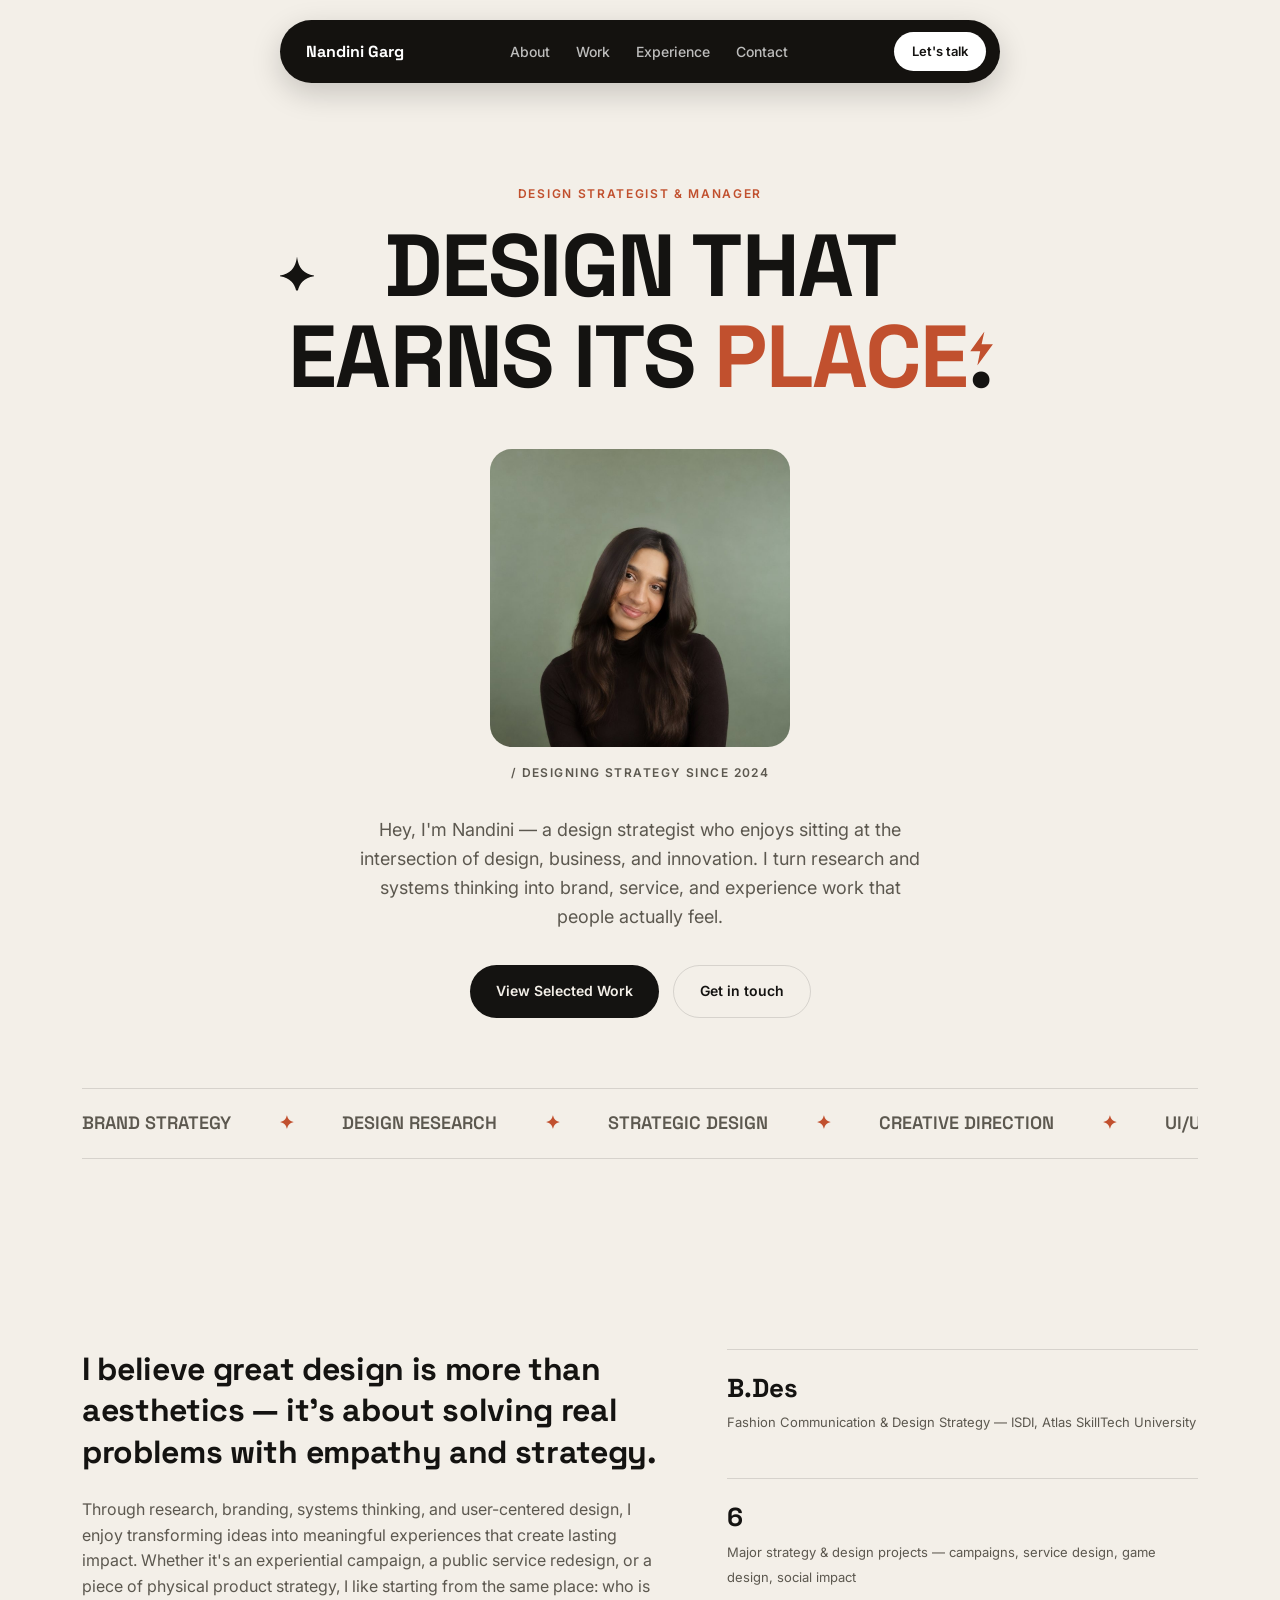
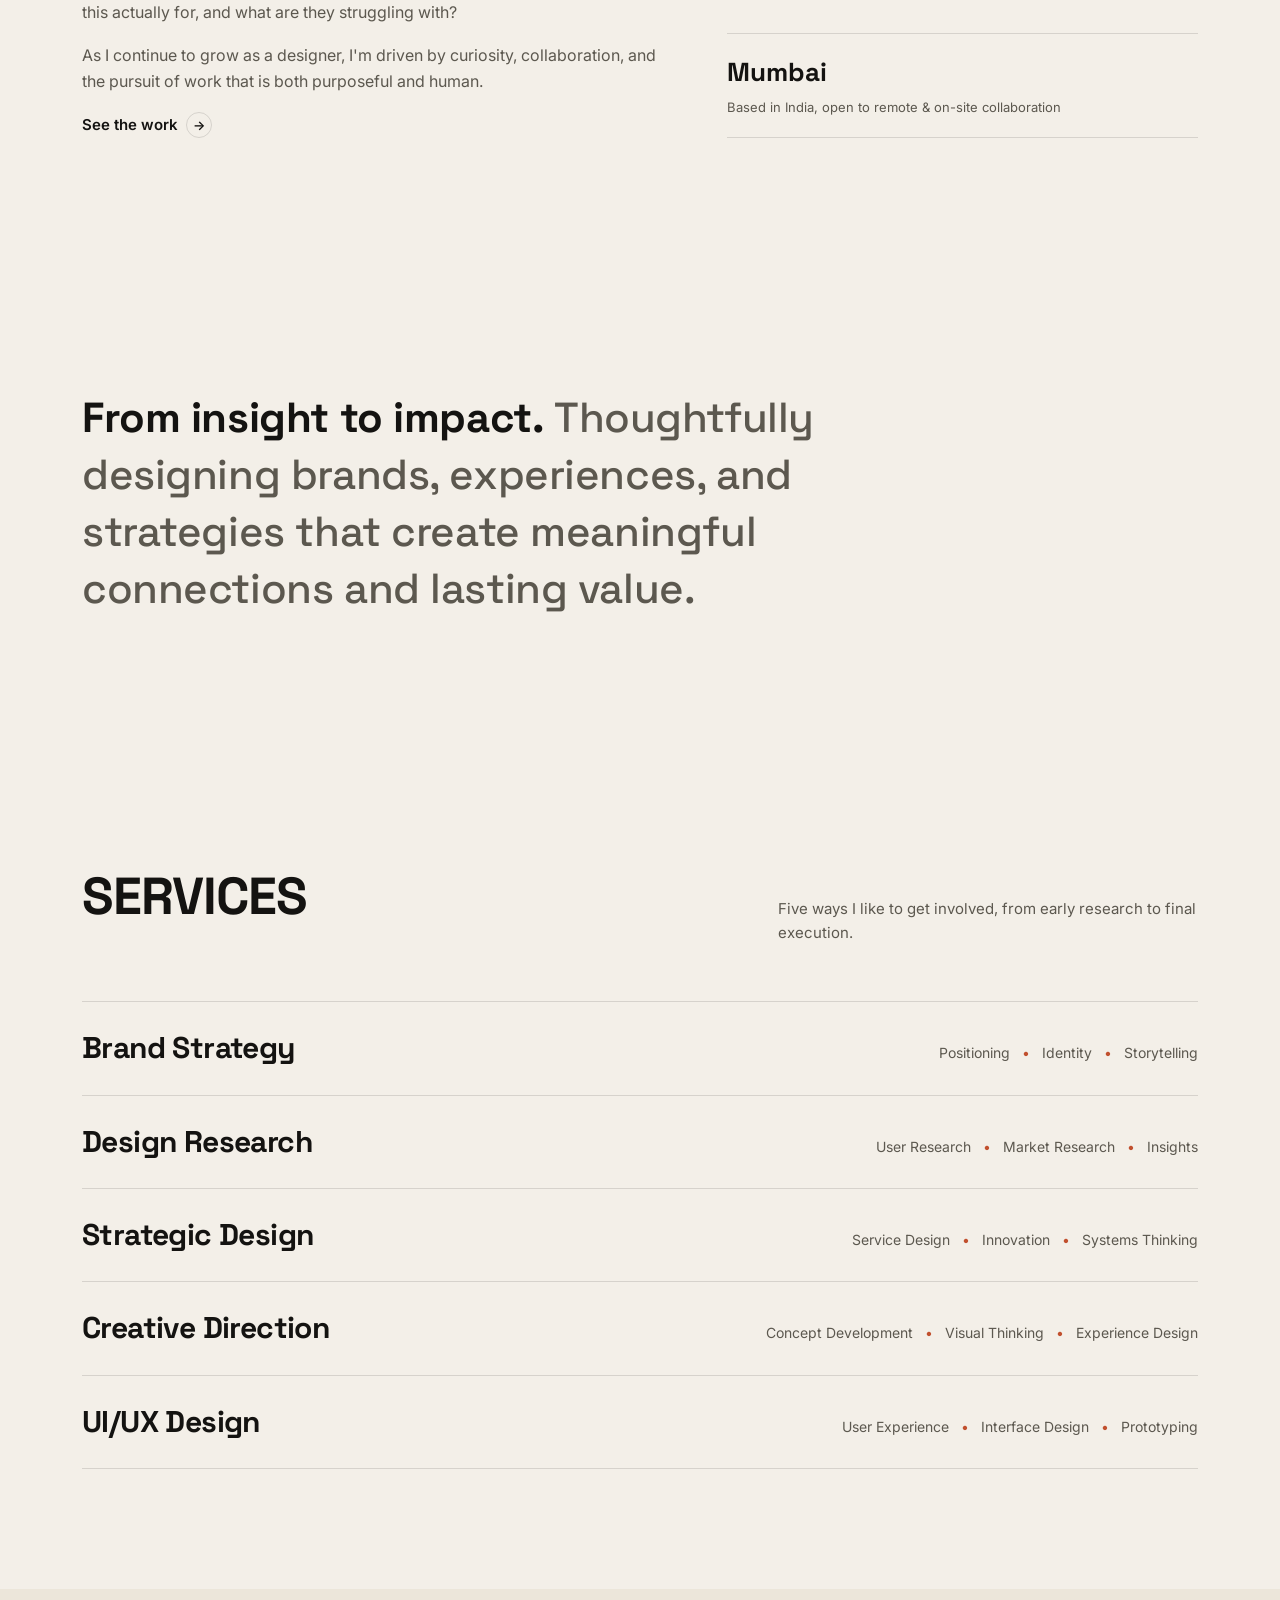
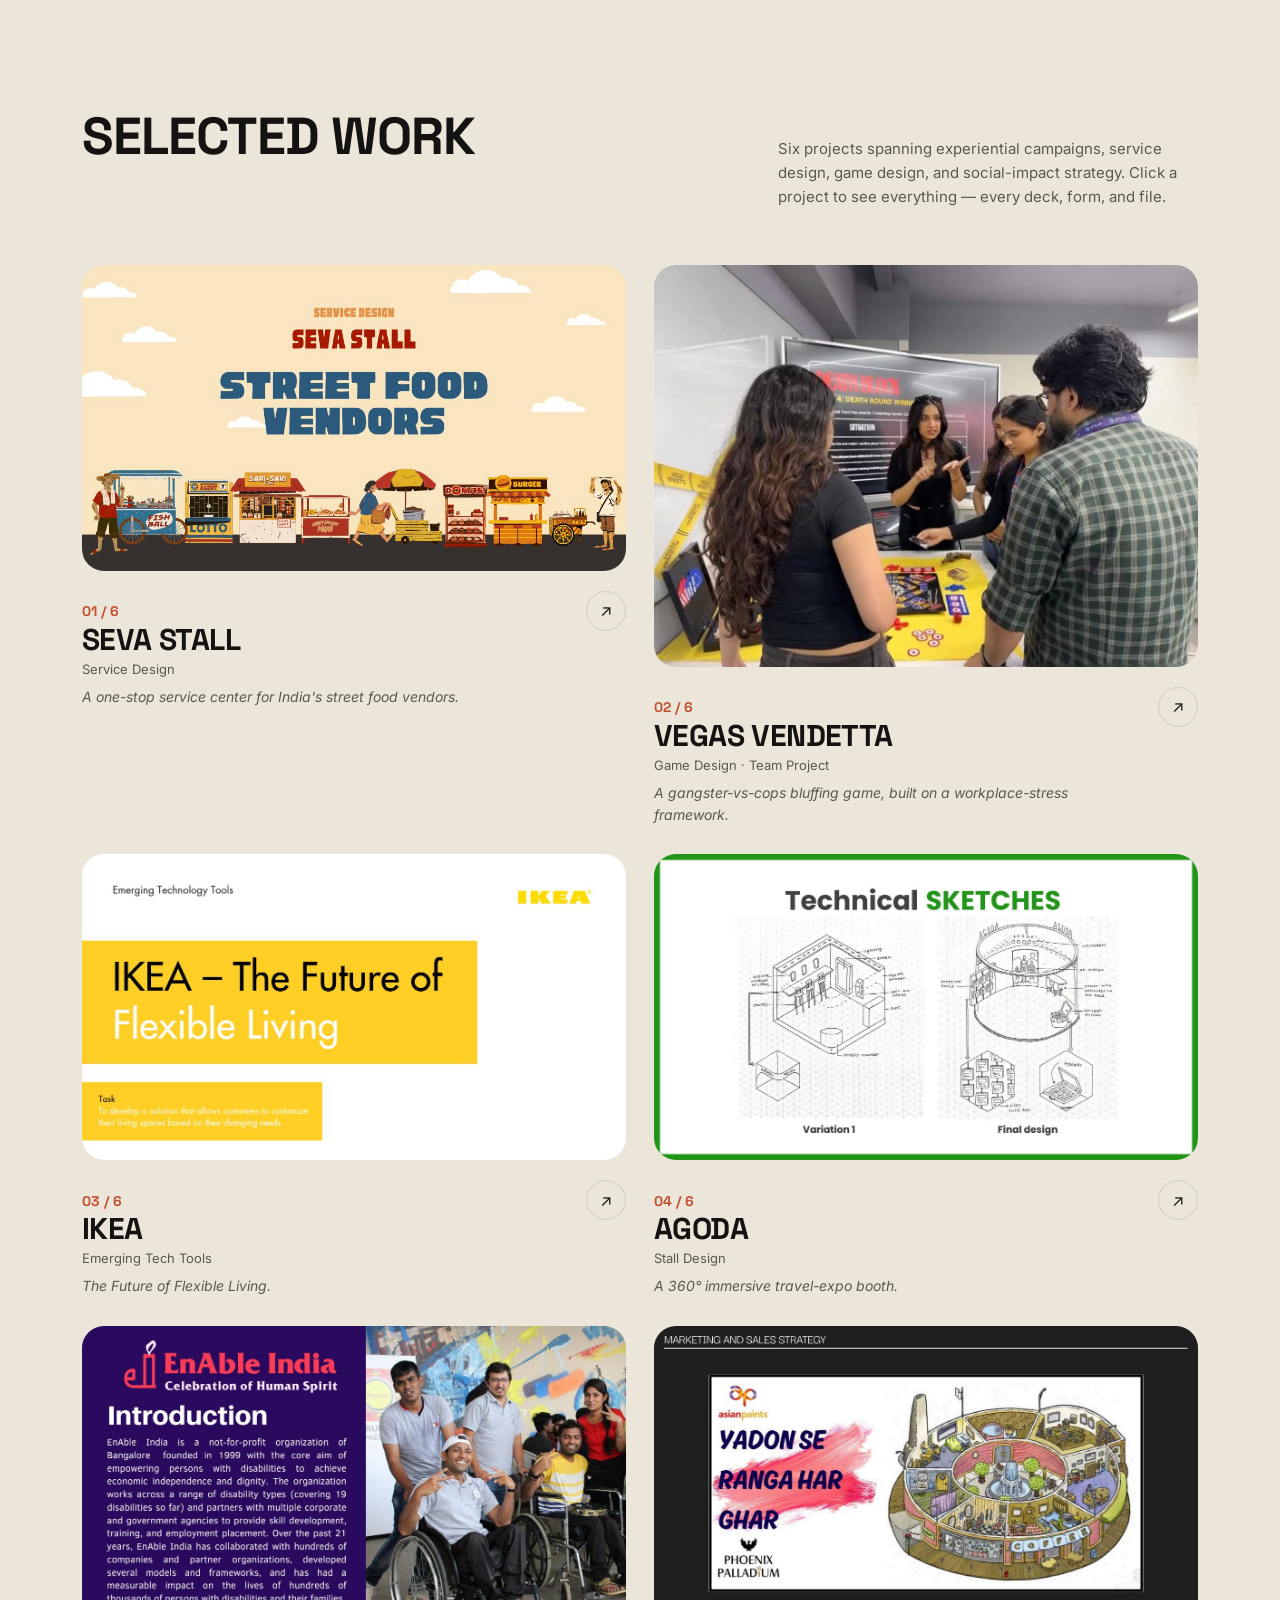
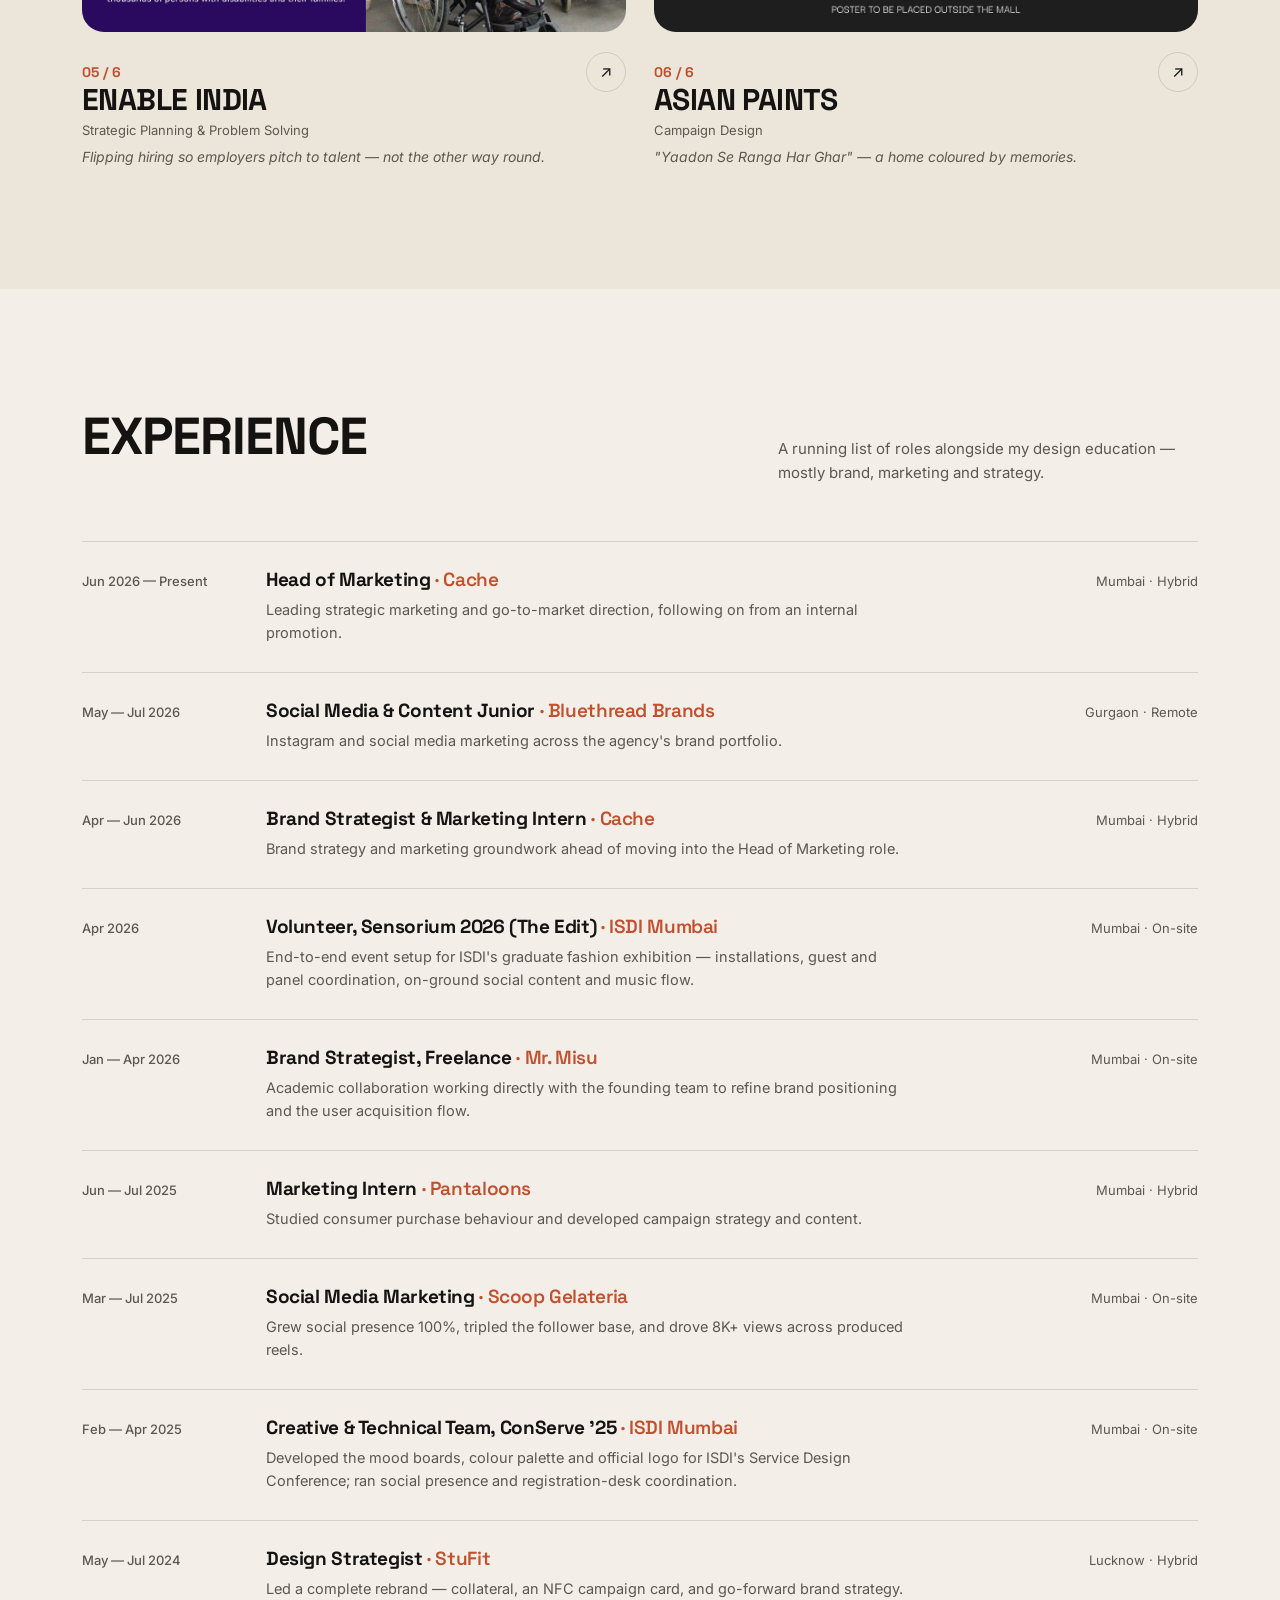
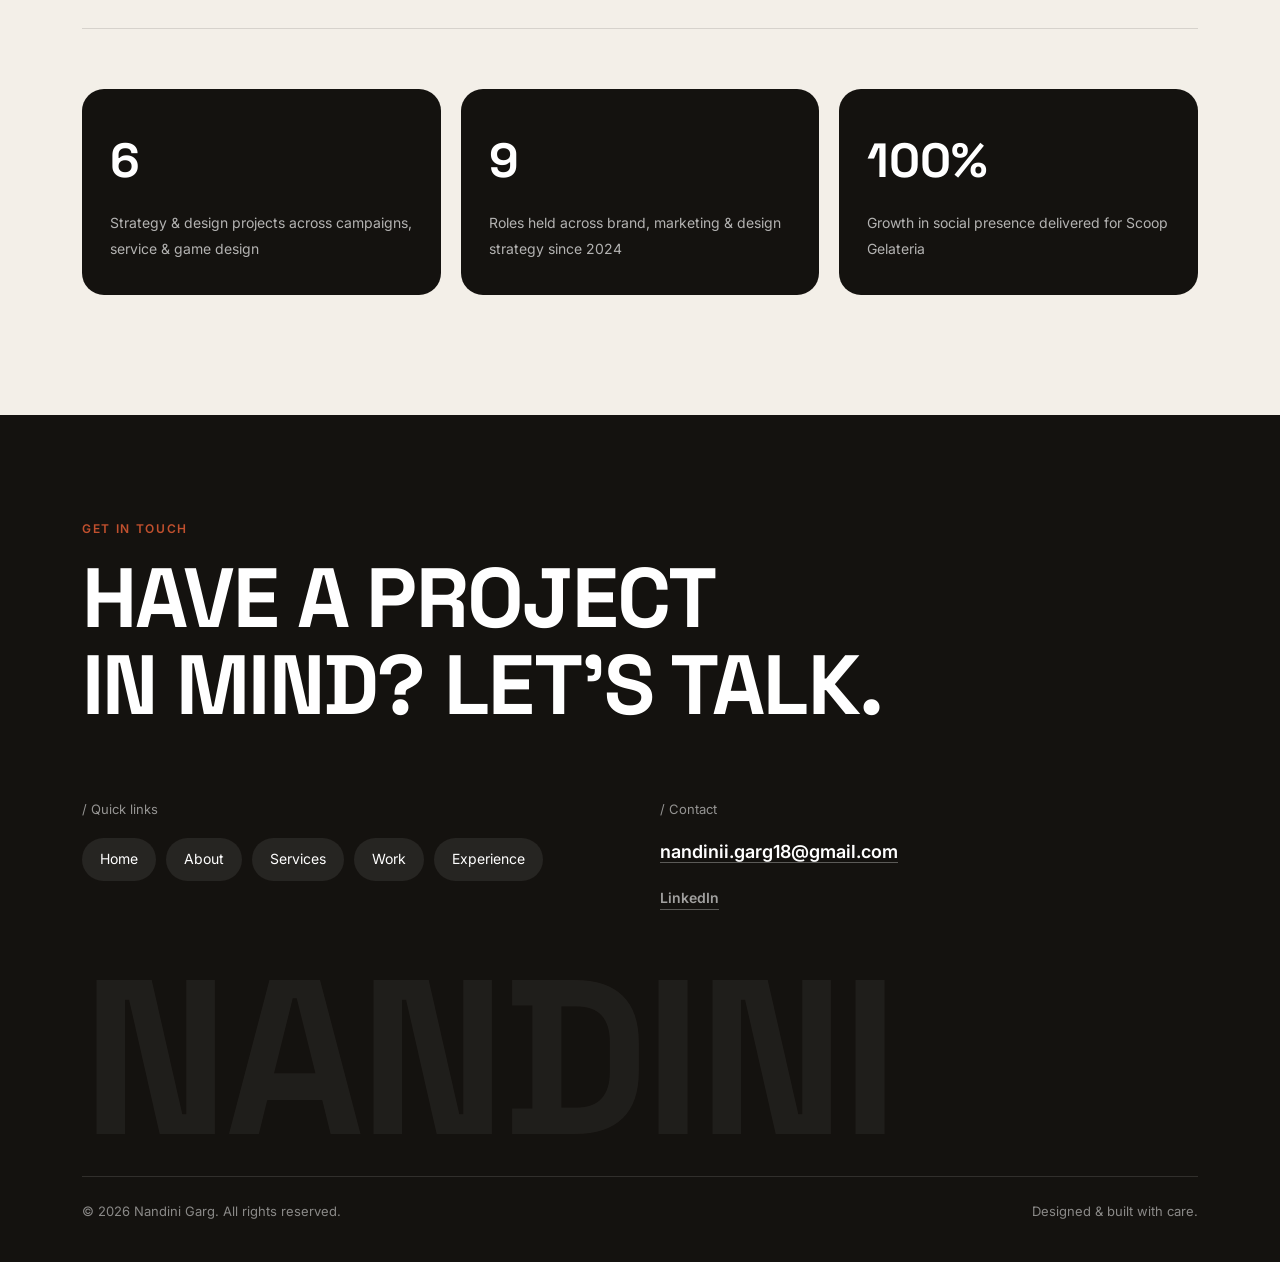
==== index.html @ 6c6f945d "Remove age reference from hero bio Co-Authored-By: Claude Sonnet 5 <noreply@anthropic.com>" ====
<!DOCTYPE html>
<html lang="en">
<head>
<meta charset="UTF-8" />
<meta name="viewport" content="width=device-width, initial-scale=1.0" />
<title>Nandini Garg — Design Strategist &amp; Manager</title>
<meta name="description" content="Portfolio of Nandini Garg — design strategist working across brand strategy, service design, and creative direction." />
<link rel="preconnect" href="https://fonts.googleapis.com">
<link rel="preconnect" href="https://fonts.gstatic.com" crossorigin>
<link href="https://fonts.googleapis.com/css2?family=Space+Grotesk:wght@500;700&family=Inter:wght@400;500;600;700&display=swap" rel="stylesheet">
<link rel="stylesheet" href="css/style.css" />
<link rel="icon" href="data:,">
</head>
<body>

<nav class="nav">
  <div class="nav-inner">
    <a href="#top" class="brand">Nandini Garg</a>
    <ul class="nav-links">
      <li><a href="#about">About</a></li>
      <li><a href="#work">Work</a></li>
      <li><a href="#experience">Experience</a></li>
      <li><a href="#contact">Contact</a></li>
    </ul>
    <a href="#contact" class="nav-cta">Let's talk</a>
    <button class="nav-toggle" aria-label="Toggle menu">&#8226;&#8226;&#8226;</button>
  </div>
</nav>

<main id="top">

  <!-- HERO -->
  <header class="hero">
    <div class="wrap hero-inner">
      <span class="eyebrow reveal in">Design Strategist &amp; Manager</span>
      <div class="hero-headline">
        <svg class="doodle doodle-star" viewBox="0 0 24 24" fill="currentColor"><path d="M12 0c.6 4.6 1.9 7.5 4 9.6 2.1 2.1 5 3.4 9.6 4-4.6.6-7.5 1.9-9.6 4-2.1 2.1-3.4 5-4 9.6-.6-4.6-1.9-7.5-4-9.6-2.1-2.1-5-3.4-9.6-4 4.6-.6 7.5-1.9 9.6-4 2.1-2.1 3.4-5 4-9.6z"/></svg>
        <h1 class="reveal in">Design that<br>earns its <span class="accent">place</span>.</h1>
        <svg class="doodle doodle-bolt" viewBox="0 0 24 24" fill="currentColor"><path d="M13 0 3 14h7l-2 10 11-15h-8l2-9z"/></svg>
      </div>

      <div class="hero-photo-wrap reveal in">
        <div class="hero-photo">
          <img src="images/headshot.jpg" alt="Portrait of Nandini Garg" />
        </div>
        <span class="hero-caption">/ Designing strategy since 2024</span>
      </div>

      <p class="hero-sub reveal in">Hey, I'm Nandini — a design strategist who enjoys sitting at the intersection of design, business, and innovation. I turn research and systems thinking into brand, service, and experience work that people actually feel.</p>

      <div class="hero-actions reveal in">
        <a href="#work" class="btn btn-solid">View Selected Work</a>
        <a href="#contact" class="btn btn-outline">Get in touch</a>
      </div>

      <div class="marquee">
        <div class="marquee-track">
          <span>Brand Strategy <i>&#10022;</i> Design Research <i>&#10022;</i> Strategic Design <i>&#10022;</i> Creative Direction <i>&#10022;</i> UI/UX Design <i>&#10022;</i></span>
          <span>Brand Strategy <i>&#10022;</i> Design Research <i>&#10022;</i> Strategic Design <i>&#10022;</i> Creative Direction <i>&#10022;</i> UI/UX Design <i>&#10022;</i></span>
        </div>
      </div>
    </div>
  </header>

  <!-- ABOUT -->
  <section id="about">
    <div class="wrap">
      <div class="about-grid">
        <div class="about-copy reveal">
          <p class="lede">I believe great design is more than aesthetics — it's about solving real problems with empathy and strategy.</p>
          <p class="body-p">Through research, branding, systems thinking, and user-centered design, I enjoy transforming ideas into meaningful experiences that create lasting impact. Whether it's an experiential campaign, a public service redesign, or a piece of physical product strategy, I like starting from the same place: who is this actually for, and what are they struggling with?</p>
          <p class="body-p">As I continue to grow as a designer, I'm driven by curiosity, collaboration, and the pursuit of work that is both purposeful and human.</p>
          <a href="#work" class="link-arrow">See the work <span>&#8594;</span></a>
        </div>
        <div class="about-side reveal">
          <div class="fact">
            <b>B.Des</b>
            <span>Fashion Communication &amp; Design Strategy — ISDI, Atlas SkillTech University</span>
          </div>
          <div class="fact">
            <b>6</b>
            <span>Major strategy &amp; design projects — campaigns, service design, game design, social impact</span>
          </div>
          <div class="fact">
            <b>Mumbai</b>
            <span>Based in India, open to remote &amp; on-site collaboration</span>
          </div>
        </div>
      </div>
    </div>
  </section>

  <!-- MISSION BAND -->
  <section class="mission">
    <div class="wrap">
      <p class="reveal"><strong>From insight to impact.</strong> <span class="dim">Thoughtfully designing brands, experiences, and strategies that create meaningful connections and lasting value.</span></p>
    </div>
  </section>

  <!-- SERVICES -->
  <section id="services-section">
    <div class="wrap">
      <div class="section-head reveal">
        <h2>Services</h2>
        <p>Five ways I like to get involved, from early research to final execution.</p>
      </div>
      <div class="services-list reveal">
        <div class="service-row">
          <h4>Brand Strategy</h4>
          <div class="tags">Positioning <i>&#8226;</i> Identity <i>&#8226;</i> Storytelling</div>
        </div>
        <div class="service-row">
          <h4>Design Research</h4>
          <div class="tags">User Research <i>&#8226;</i> Market Research <i>&#8226;</i> Insights</div>
        </div>
        <div class="service-row">
          <h4>Strategic Design</h4>
          <div class="tags">Service Design <i>&#8226;</i> Innovation <i>&#8226;</i> Systems Thinking</div>
        </div>
        <div class="service-row">
          <h4>Creative Direction</h4>
          <div class="tags">Concept Development <i>&#8226;</i> Visual Thinking <i>&#8226;</i> Experience Design</div>
        </div>
        <div class="service-row">
          <h4>UI/UX Design</h4>
          <div class="tags">User Experience <i>&#8226;</i> Interface Design <i>&#8226;</i> Prototyping</div>
        </div>
      </div>
    </div>
  </section>

  <!-- WORK -->
  <section id="work" class="work">
    <div class="wrap">
      <div class="section-head reveal">
        <h2>Selected Work</h2>
        <p>Six projects spanning experiential campaigns, service design, game design, and social-impact strategy. Click a project to see everything — every deck, form, and file.</p>
      </div>

      <div class="tile-grid" id="tile-grid"></div>
    </div>
  </section>

  <!-- EXPERIENCE -->
  <section id="experience">
    <div class="wrap">
      <div class="section-head reveal">
        <h2>Experience</h2>
        <p>A running list of roles alongside my design education — mostly brand, marketing and strategy.</p>
      </div>
      <div class="timeline reveal">

        <div class="trow">
          <div class="dates">Jun 2026 — Present</div>
          <div class="role">
            <h4>Head of Marketing <span class="company">· Cache</span></h4>
            <p>Leading strategic marketing and go-to-market direction, following on from an internal promotion.</p>
          </div>
          <div class="loc">Mumbai · Hybrid</div>
        </div>

        <div class="trow">
          <div class="dates">May — Jul 2026</div>
          <div class="role">
            <h4>Social Media &amp; Content Junior <span class="company">· Bluethread Brands</span></h4>
            <p>Instagram and social media marketing across the agency's brand portfolio.</p>
          </div>
          <div class="loc">Gurgaon · Remote</div>
        </div>

        <div class="trow">
          <div class="dates">Apr — Jun 2026</div>
          <div class="role">
            <h4>Brand Strategist &amp; Marketing Intern <span class="company">· Cache</span></h4>
            <p>Brand strategy and marketing groundwork ahead of moving into the Head of Marketing role.</p>
          </div>
          <div class="loc">Mumbai · Hybrid</div>
        </div>

        <div class="trow">
          <div class="dates">Apr 2026</div>
          <div class="role">
            <h4>Volunteer, Sensorium 2026 (The Edit) <span class="company">· ISDI Mumbai</span></h4>
            <p>End-to-end event setup for ISDI's graduate fashion exhibition — installations, guest and panel coordination, on-ground social content and music flow.</p>
          </div>
          <div class="loc">Mumbai · On-site</div>
        </div>

        <div class="trow">
          <div class="dates">Jan — Apr 2026</div>
          <div class="role">
            <h4>Brand Strategist, Freelance <span class="company">· Mr. Misu</span></h4>
            <p>Academic collaboration working directly with the founding team to refine brand positioning and the user acquisition flow.</p>
          </div>
          <div class="loc">Mumbai · On-site</div>
        </div>

        <div class="trow">
          <div class="dates">Jun — Jul 2025</div>
          <div class="role">
            <h4>Marketing Intern <span class="company">· Pantaloons</span></h4>
            <p>Studied consumer purchase behaviour and developed campaign strategy and content.</p>
          </div>
          <div class="loc">Mumbai · Hybrid</div>
        </div>

        <div class="trow">
          <div class="dates">Mar — Jul 2025</div>
          <div class="role">
            <h4>Social Media Marketing <span class="company">· Scoop Gelateria</span></h4>
            <p>Grew social presence 100%, tripled the follower base, and drove 8K+ views across produced reels.</p>
          </div>
          <div class="loc">Mumbai · On-site</div>
        </div>

        <div class="trow">
          <div class="dates">Feb — Apr 2025</div>
          <div class="role">
            <h4>Creative &amp; Technical Team, ConServe '25 <span class="company">· ISDI Mumbai</span></h4>
            <p>Developed the mood boards, colour palette and official logo for ISDI's Service Design Conference; ran social presence and registration-desk coordination.</p>
          </div>
          <div class="loc">Mumbai · On-site</div>
        </div>

        <div class="trow">
          <div class="dates">May — Jul 2024</div>
          <div class="role">
            <h4>Design Strategist <span class="company">· StuFit</span></h4>
            <p>Led a complete rebrand — collateral, an NFC campaign card, and go-forward brand strategy.</p>
          </div>
          <div class="loc">Lucknow · Hybrid</div>
        </div>

      </div>

      <div class="stats reveal" style="margin-top:60px;">
        <div class="stat-card"><b>6</b><span>Strategy &amp; design projects across campaigns, service &amp; game design</span></div>
        <div class="stat-card"><b>9</b><span>Roles held across brand, marketing &amp; design strategy since 2024</span></div>
        <div class="stat-card"><b>100%</b><span>Growth in social presence delivered for Scoop Gelateria</span></div>
      </div>
    </div>
  </section>

</main>

<!-- FOOTER / CONTACT -->
<footer id="contact" class="footer-band">
  <div class="wrap">
    <span class="eyebrow reveal">Get in touch</span>
    <h2 class="reveal">Have a project<br>in mind? Let's talk.</h2>

    <div class="footer-grid">
      <div class="footer-col reveal">
        <span class="label">/ Quick links</span>
        <div class="quick-links">
          <a href="#top">Home</a>
          <a href="#about">About</a>
          <a href="#services-section">Services</a>
          <a href="#work">Work</a>
          <a href="#experience">Experience</a>
        </div>
      </div>
      <div class="footer-col footer-contact reveal">
        <span class="label">/ Contact</span>
        <a href="mailto:nandinii.garg18@gmail.com">nandinii.garg18@gmail.com</a>
        <div class="footer-social">
          <a href="https://linkedin.com/in/nandini-garg-9a07162a7" target="_blank" rel="noopener">LinkedIn</a>
        </div>
      </div>
    </div>

    <div class="footer-wordmark" aria-hidden="true">NANDINI</div>

    <div class="copyline">
      <span>&copy; <span id="year"></span> Nandini Garg. All rights reserved.</span>
      <span>Designed &amp; built with care.</span>
    </div>
  </div>
</footer>

<div class="lightbox">
  <button class="lightbox-close" aria-label="Close">&times;</button>
  <img src="" alt="" />
</div>

<script src="js/projects-data.js"></script>
<script src="js/home.js"></script>
<script src="js/main.js"></script>
</body>
</html>
---- css/style.css ----
/* ============================================
   Nandini Garg — Portfolio
   ============================================ */

:root {
  --paper: #f3efe8;
  --paper-dim: #ece6da;
  --ink: #141311;
  --ink-soft: #5c584f;
  --rust: #c1502e;
  --rust-dark: #9c3d22;
  --sage: #7c8a6e;
  --line: rgba(20, 19, 17, 0.13);
  --card: #ffffff;
  --pill: #14120f;

  --font-display: "Space Grotesk", "Inter", -apple-system, sans-serif;
  --font-body: "Inter", -apple-system, BlinkMacSystemFont, "Segoe UI", sans-serif;

  --maxw: 1180px;
  --radius: 22px;
}

* { box-sizing: border-box; }
html { scroll-behavior: smooth; }

body {
  margin: 0;
  background: var(--paper);
  color: var(--ink);
  font-family: var(--font-body);
  font-size: 16px;
  line-height: 1.6;
  -webkit-font-smoothing: antialiased;
}

img { max-width: 100%; display: block; }
a { color: inherit; }

.wrap {
  max-width: var(--maxw);
  margin: 0 auto;
  padding: 0 32px;
}

h1, h2, h3, h4 {
  font-family: var(--font-display);
  font-weight: 700;
  line-height: 1.04;
  margin: 0;
  letter-spacing: -0.02em;
}

.eyebrow {
  font-family: var(--font-body);
  text-transform: uppercase;
  letter-spacing: 0.14em;
  font-size: 12px;
  font-weight: 600;
  color: var(--rust);
}

.section-head {
  display: flex;
  align-items: baseline;
  justify-content: space-between;
  gap: 24px;
  margin-bottom: 56px;
  flex-wrap: wrap;
}

.section-head h2 {
  font-size: clamp(34px, 4.4vw, 52px);
  text-transform: uppercase;
}

.section-head p {
  max-width: 420px;
  color: var(--ink-soft);
  margin: 0;
  font-size: 15px;
}

section { padding: 120px 0; }

/* ---------- Floating pill nav ---------- */
.nav {
  position: fixed;
  top: 20px; left: 20px; right: 20px;
  z-index: 100;
  display: flex;
  justify-content: center;
}

.nav-inner {
  width: 100%;
  max-width: 720px;
  margin: 0 auto;
  padding: 12px 14px 12px 26px;
  display: flex;
  align-items: center;
  justify-content: space-between;
  background: var(--pill);
  border-radius: 100px;
  box-shadow: 0 10px 30px rgba(0,0,0,0.18);
}

.brand {
  font-family: var(--font-display);
  font-size: 16px;
  font-weight: 700;
  text-decoration: none;
  color: #fff;
  white-space: nowrap;
}

.nav-links {
  display: flex;
  gap: 26px;
  list-style: none;
  margin: 0;
  padding: 0;
}

.nav-links a {
  text-decoration: none;
  font-size: 14px;
  font-weight: 500;
  color: rgba(255,255,255,0.72);
  transition: color 0.2s ease;
}
.nav-links a:hover { color: #fff; }

.nav-cta {
  background: #fff;
  color: var(--ink);
  padding: 9px 18px;
  border-radius: 100px;
  font-size: 13px;
  font-weight: 600;
  text-decoration: none;
  white-space: nowrap;
  transition: background 0.2s ease;
}
.nav-cta:hover { background: var(--rust); color: #fff; }

.nav-toggle {
  display: none;
  width: 34px; height: 34px;
  align-items: center;
  justify-content: center;
  border-radius: 50%;
  background: rgba(255,255,255,0.1);
  border: none;
  cursor: pointer;
  color: #fff;
  font-size: 20px;
  letter-spacing: 1px;
}

/* ---------- Hero ---------- */
.hero {
  padding: 180px 0 70px;
  overflow: hidden;
  position: relative;
}

.hero-inner { text-align: center; }

.hero-headline {
  position: relative;
  margin-top: 14px;
}

.hero h1 {
  font-size: clamp(40px, 7vw, 88px);
  text-transform: uppercase;
}

.hero h1 .accent { color: var(--rust); }

.doodle {
  position: absolute;
  width: 34px; height: 34px;
  color: var(--ink);
  top: 50%;
}
.doodle-star { left: calc(50% - min(46vw, 360px)); transform: translateY(-160%); }
.doodle-bolt { right: calc(50% - min(46vw, 360px)); transform: translateY(60%); color: var(--rust); }

.hero-photo-wrap {
  margin: 46px auto 14px;
  display: flex;
  flex-direction: column;
  align-items: center;
}

.hero-photo {
  width: min(300px, 62vw);
  border-radius: var(--radius);
  overflow: hidden;
  background: var(--sage);
  line-height: 0;
}
.hero-photo img { width: 100%; height: auto; }

.hero-caption {
  margin-top: 16px;
  font-size: 12px;
  font-weight: 600;
  text-transform: uppercase;
  letter-spacing: 0.12em;
  color: var(--ink-soft);
}

.hero-sub {
  margin: 34px auto 0;
  font-size: 18px;
  color: var(--ink-soft);
  max-width: 560px;
}

.hero-actions {
  margin-top: 34px;
  display: flex;
  gap: 14px;
  flex-wrap: wrap;
  justify-content: center;
}

.btn {
  display: inline-flex;
  align-items: center;
  gap: 8px;
  padding: 14px 26px;
  border-radius: 100px;
  text-decoration: none;
  font-weight: 600;
  font-size: 14px;
  transition: transform 0.2s ease, background 0.2s ease, color 0.2s ease;
}

.btn-solid { background: var(--ink); color: var(--paper); }
.btn-solid:hover { background: var(--rust); transform: translateY(-2px); }

.btn-outline { border: 1px solid var(--line); color: var(--ink); }
.btn-outline:hover { border-color: var(--ink); transform: translateY(-2px); }

.link-arrow {
  display: inline-flex;
  align-items: center;
  gap: 8px;
  text-decoration: none;
  font-weight: 600;
  font-size: 15px;
  color: var(--ink);
}
.link-arrow span {
  width: 26px; height: 26px;
  border-radius: 50%;
  border: 1px solid var(--line);
  display: inline-flex;
  align-items: center;
  justify-content: center;
  font-size: 13px;
  transition: background 0.2s ease, color 0.2s ease;
}
.link-arrow:hover span { background: var(--ink); color: var(--paper); }

.marquee {
  margin-top: 70px;
  border-top: 1px solid var(--line);
  border-bottom: 1px solid var(--line);
  padding: 20px 0;
  overflow: hidden;
  white-space: nowrap;
}
.marquee-track { display: inline-flex; gap: 48px; animation: scroll-left 28s linear infinite; }
.marquee span {
  font-family: var(--font-display);
  font-size: 18px;
  font-weight: 600;
  text-transform: uppercase;
  color: var(--ink-soft);
  display: inline-flex; align-items: center; gap: 48px;
}
.marquee span i { color: var(--rust); font-style: normal; }

@keyframes scroll-left {
  from { transform: translateX(0); }
  to { transform: translateX(-50%); }
}

/* ---------- About ---------- */
.about-grid {
  display: grid;
  grid-template-columns: 1.1fr 0.9fr;
  gap: 70px;
}

.about-copy .lede {
  font-family: var(--font-display);
  font-size: clamp(24px, 2.6vw, 32px);
  font-weight: 700;
  line-height: 1.3;
  margin: 0 0 24px;
  letter-spacing: -0.01em;
}
.about-copy p.body-p {
  font-size: 16px;
  color: var(--ink-soft);
  margin: 0 0 18px;
}

.about-side { display: flex; flex-direction: column; justify-content: space-between; }
.about-side .fact {
  border-top: 1px solid var(--line);
  padding: 18px 0;
}
.about-side .fact:last-child { border-bottom: 1px solid var(--line); }
.about-side .fact b {
  display: block;
  font-family: var(--font-display);
  font-size: 26px;
}
.about-side .fact span {
  font-size: 13px;
  color: var(--ink-soft);
}

/* ---------- Mission band ---------- */
.mission {
  padding: 90px 0;
}
.mission p {
  font-family: var(--font-display);
  font-size: clamp(24px, 4vw, 42px);
  font-weight: 700;
  line-height: 1.35;
  max-width: 920px;
  letter-spacing: -0.01em;
}
.mission p .dim { color: var(--ink-soft); font-weight: 500; }

/* ---------- Services (stacked, template-style) ---------- */
.services-list { margin-top: 10px; }
.service-row {
  padding: 30px 0;
  border-top: 1px solid var(--line);
  display: flex;
  align-items: baseline;
  justify-content: space-between;
  gap: 20px;
  flex-wrap: wrap;
}
.services-list .service-row:last-child { border-bottom: 1px solid var(--line); }
.service-row h4 {
  font-size: clamp(22px, 3vw, 30px);
  font-weight: 700;
}
.service-row .tags {
  color: var(--ink-soft);
  font-size: 14px;
}
.service-row .tags i { color: var(--rust); font-style: normal; margin: 0 8px; }

/* ---------- Work (tile grid) ---------- */
.work { background: var(--paper-dim); }

.tile-grid {
  display: grid;
  grid-template-columns: 1fr 1fr;
  gap: 28px;
}

.tile {
  text-decoration: none;
  color: var(--ink);
  display: block;
  grid-column: span 1;
}
.tile.tile-wide { grid-column: span 2; }

.tile-media {
  border-radius: var(--radius);
  overflow: hidden;
  position: relative;
  transition: transform 0.35s ease, box-shadow 0.35s ease;
}
.tile:hover .tile-media { transform: translateY(-4px); box-shadow: 0 20px 40px rgba(0,0,0,0.15); }
.tile-media img {
  width: 100%;
  height: auto;
  display: block;
}

.tile-info {
  display: flex;
  justify-content: space-between;
  align-items: baseline;
  gap: 16px;
  margin-top: 20px;
  flex-wrap: wrap;
}
.tile-info h3 {
  font-size: clamp(22px, 2.6vw, 30px);
  text-transform: uppercase;
}
.tile-num {
  font-family: var(--font-display);
  font-weight: 700;
  color: var(--rust);
  font-size: 14px;
}
.tile-cat {
  font-size: 13px;
  color: var(--ink-soft);
  margin-top: 4px;
}
.tile-tagline {
  font-size: 14px;
  color: var(--ink-soft);
  font-style: italic;
  margin-top: 6px;
  max-width: 480px;
}
.tile-arrow {
  width: 40px; height: 40px;
  border-radius: 50%;
  border: 1px solid var(--line);
  display: inline-flex;
  align-items: center;
  justify-content: center;
  font-size: 16px;
  flex-shrink: 0;
  transition: background 0.2s ease, color 0.2s ease, transform 0.2s ease;
}
.tile:hover .tile-arrow { background: var(--ink); color: var(--paper); transform: rotate(45deg); }

/* ---------- Project detail page ---------- */
.project-hero { padding: 150px 0 60px; }
.back-link {
  display: inline-flex;
  align-items: center;
  gap: 8px;
  text-decoration: none;
  color: var(--ink-soft);
  font-size: 14px;
  font-weight: 500;
  margin-bottom: 40px;
}
.back-link:hover { color: var(--ink); }

.project-hero h1 {
  font-size: clamp(36px, 6vw, 68px);
  text-transform: uppercase;
  margin-top: 10px;
}
.project-tagline {
  font-family: var(--font-display);
  font-size: clamp(18px, 2.2vw, 24px);
  font-style: italic;
  color: var(--ink-soft);
  margin: 20px 0 30px;
  max-width: 760px;
}
.project-desc {
  font-size: 16px;
  color: var(--ink-soft);
  max-width: 760px;
  margin: 0 0 28px;
}
.project-desc strong { color: var(--ink); }
.project-meta-row {
  display: flex;
  align-items: center;
  gap: 24px;
  flex-wrap: wrap;
}
.project-role {
  font-size: 14px;
  color: var(--ink);
}
.project-role strong {
  display: block;
  font-size: 11px;
  text-transform: uppercase;
  letter-spacing: 0.1em;
  color: var(--rust);
  margin-bottom: 6px;
}
.project-tags { display: flex; gap: 8px; flex-wrap: wrap; }
.tag {
  font-size: 11px;
  font-weight: 600;
  letter-spacing: 0.03em;
  padding: 6px 12px;
  border-radius: 100px;
  background: var(--card);
  border: 1px solid var(--line);
  color: var(--ink-soft);
}

.gallery-section { background: var(--paper-dim); padding: 70px 0 100px; }
.gallery-head {
  display: flex;
  justify-content: space-between;
  align-items: baseline;
  margin-bottom: 40px;
  flex-wrap: wrap;
  gap: 10px;
}
.gallery-head h2 { font-size: 22px; text-transform: uppercase; }
.gallery-head span { font-size: 13px; color: var(--ink-soft); }

.gallery {
  display: flex;
  flex-direction: column;
  gap: 22px;
  max-width: 920px;
  margin: 0 auto;
}
.gallery img {
  width: 100%;
  height: auto;
  border-radius: 12px;
  cursor: zoom-in;
  box-shadow: 0 2px 14px rgba(0,0,0,0.06);
}

.project-next {
  text-align: center;
  padding: 90px 0;
}
.project-next .eyebrow { display: block; margin-bottom: 14px; }
.project-next a.next-project {
  text-decoration: none;
  color: var(--ink);
  font-family: var(--font-display);
  font-size: clamp(30px, 5vw, 56px);
  text-transform: uppercase;
  display: inline-flex;
  align-items: center;
  gap: 18px;
}
.project-next a.next-project:hover { color: var(--rust); }

/* ---------- Experience ---------- */
.timeline { display: flex; flex-direction: column; }
.trow {
  display: grid;
  grid-template-columns: 160px 1fr auto;
  gap: 24px;
  padding: 28px 0;
  border-top: 1px solid var(--line);
  align-items: baseline;
}
.timeline .trow:last-child { border-bottom: 1px solid var(--line); }
.trow .dates { font-size: 13px; color: var(--ink-soft); font-weight: 500; }
.trow .role h4 { font-size: 19px; font-weight: 700; margin-bottom: 4px; font-family: var(--font-display); }
.trow .role span.company { color: var(--rust); font-weight: 600; }
.trow .role p { margin: 8px 0 0; color: var(--ink-soft); font-size: 14.5px; max-width: 640px; }
.trow .loc { font-size: 13px; color: var(--ink-soft); text-align: right; white-space: nowrap; }

/* ---------- Stats band ---------- */
.stats {
  display: grid;
  grid-template-columns: repeat(3, 1fr);
  gap: 20px;
}
.stat-card {
  background: var(--pill);
  color: #fff;
  border-radius: var(--radius);
  padding: 34px 28px;
}
.stat-card b {
  display: block;
  font-family: var(--font-display);
  font-size: clamp(34px, 4vw, 48px);
  margin-bottom: 10px;
}
.stat-card span { color: rgba(255,255,255,0.68); font-size: 14px; }

/* ---------- Footer / Contact ---------- */
.footer-band {
  background: var(--pill);
  color: #fff;
  padding: 100px 0 40px;
  position: relative;
  overflow: hidden;
}
.footer-band .eyebrow { color: var(--rust); }
.footer-band h2 {
  font-size: clamp(40px, 7vw, 84px);
  text-transform: uppercase;
  max-width: 900px;
  color: #fff;
  margin-top: 14px;
}
.footer-grid {
  display: grid;
  grid-template-columns: 1fr 1fr;
  gap: 40px;
  margin-top: 70px;
  position: relative;
  z-index: 2;
}
.footer-col span.label {
  display: block;
  font-size: 13px;
  color: rgba(255,255,255,0.55);
  margin-bottom: 18px;
}
.quick-links { display: flex; flex-wrap: wrap; gap: 10px; }
.quick-links a {
  background: rgba(255,255,255,0.08);
  color: #fff;
  padding: 10px 18px;
  border-radius: 100px;
  text-decoration: none;
  font-size: 14px;
  transition: background 0.2s ease;
}
.quick-links a:hover { background: var(--rust); }

.footer-contact a {
  color: #fff;
  text-decoration: none;
  font-size: 18px;
  font-weight: 600;
  border-bottom: 1px solid rgba(255,255,255,0.3);
}
.footer-contact a:hover { border-color: var(--rust); color: var(--rust); }
.footer-social { margin-top: 20px; display: flex; gap: 20px; }
.footer-social a { color: rgba(255,255,255,0.6); text-decoration: none; font-size: 14px; }
.footer-social a:hover { color: #fff; }

.footer-wordmark {
  position: relative;
  z-index: 1;
  margin-top: 60px;
  font-family: var(--font-display);
  font-weight: 700;
  font-size: clamp(90px, 18vw, 220px);
  line-height: 0.8;
  color: rgba(255,255,255,0.05);
  white-space: nowrap;
  letter-spacing: -0.02em;
  user-select: none;
}

.copyline {
  position: relative;
  z-index: 2;
  margin-top: 30px;
  padding-top: 24px;
  border-top: 1px solid rgba(255,255,255,0.12);
  font-size: 13px;
  color: rgba(255,255,255,0.5);
  display: flex;
  justify-content: space-between;
  flex-wrap: wrap;
  gap: 10px;
}

/* ---------- Lightbox ---------- */
.lightbox {
  position: fixed; inset: 0;
  background: rgba(20, 18, 15, 0.92);
  display: none;
  align-items: center;
  justify-content: center;
  z-index: 999;
  padding: 40px;
}
.lightbox.open { display: flex; }
.lightbox img { max-width: 100%; max-height: 90vh; border-radius: 8px; }
.lightbox-close {
  position: absolute; top: 28px; right: 32px;
  color: #fff; font-size: 28px; background: none; border: none; cursor: pointer;
}

/* ---------- Reveal ---------- */
.reveal { opacity: 0; transform: translateY(24px); transition: opacity 0.7s ease, transform 0.7s ease; }
.reveal.in { opacity: 1; transform: translateY(0); }

/* ---------- Responsive ---------- */
@media (max-width: 900px) {
  .about-grid { grid-template-columns: 1fr; gap: 40px; }
  .tile-grid { grid-template-columns: 1fr; }
  .tile.tile-wide { grid-column: span 1; }
  .stats { grid-template-columns: 1fr; }
  .footer-grid { grid-template-columns: 1fr; gap: 36px; }
  .trow { grid-template-columns: 1fr; gap: 6px; }
  .trow .loc { text-align: left; }
  .nav-links { display: none; }
  .nav-links.open {
    display: flex;
    flex-direction: column;
    position: absolute;
    top: 64px; left: 0; right: 0;
    background: var(--pill);
    border-radius: 20px;
    padding: 14px 22px;
    gap: 14px;
  }
  .nav-toggle { display: inline-flex; }
  .doodle { display: none; }
}

@media (max-width: 560px) {
  .wrap { padding: 0 20px; }
  section { padding: 80px 0; }
  .hero { padding-top: 130px; }
  .nav { left: 12px; right: 12px; top: 12px; }
  .nav-inner { padding: 10px 10px 10px 20px; }
  .case-block { padding: 16px; }
}
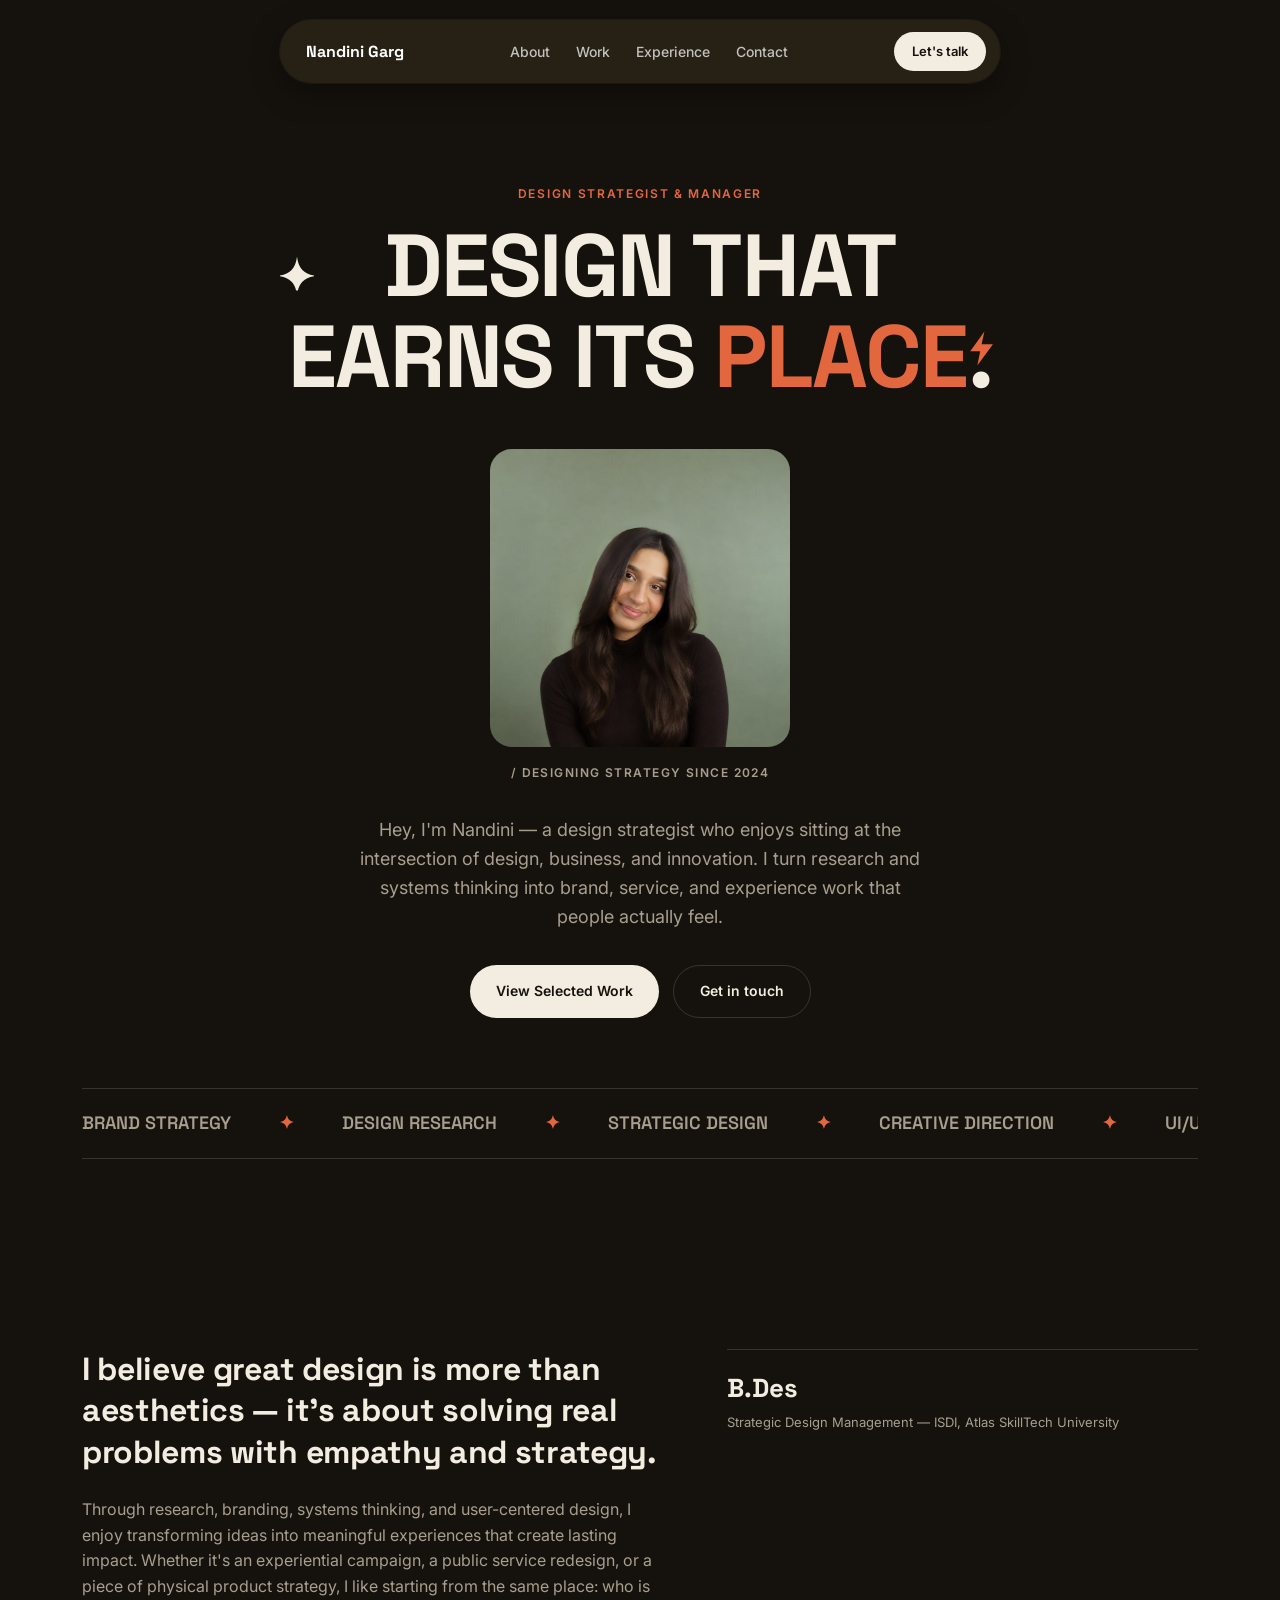
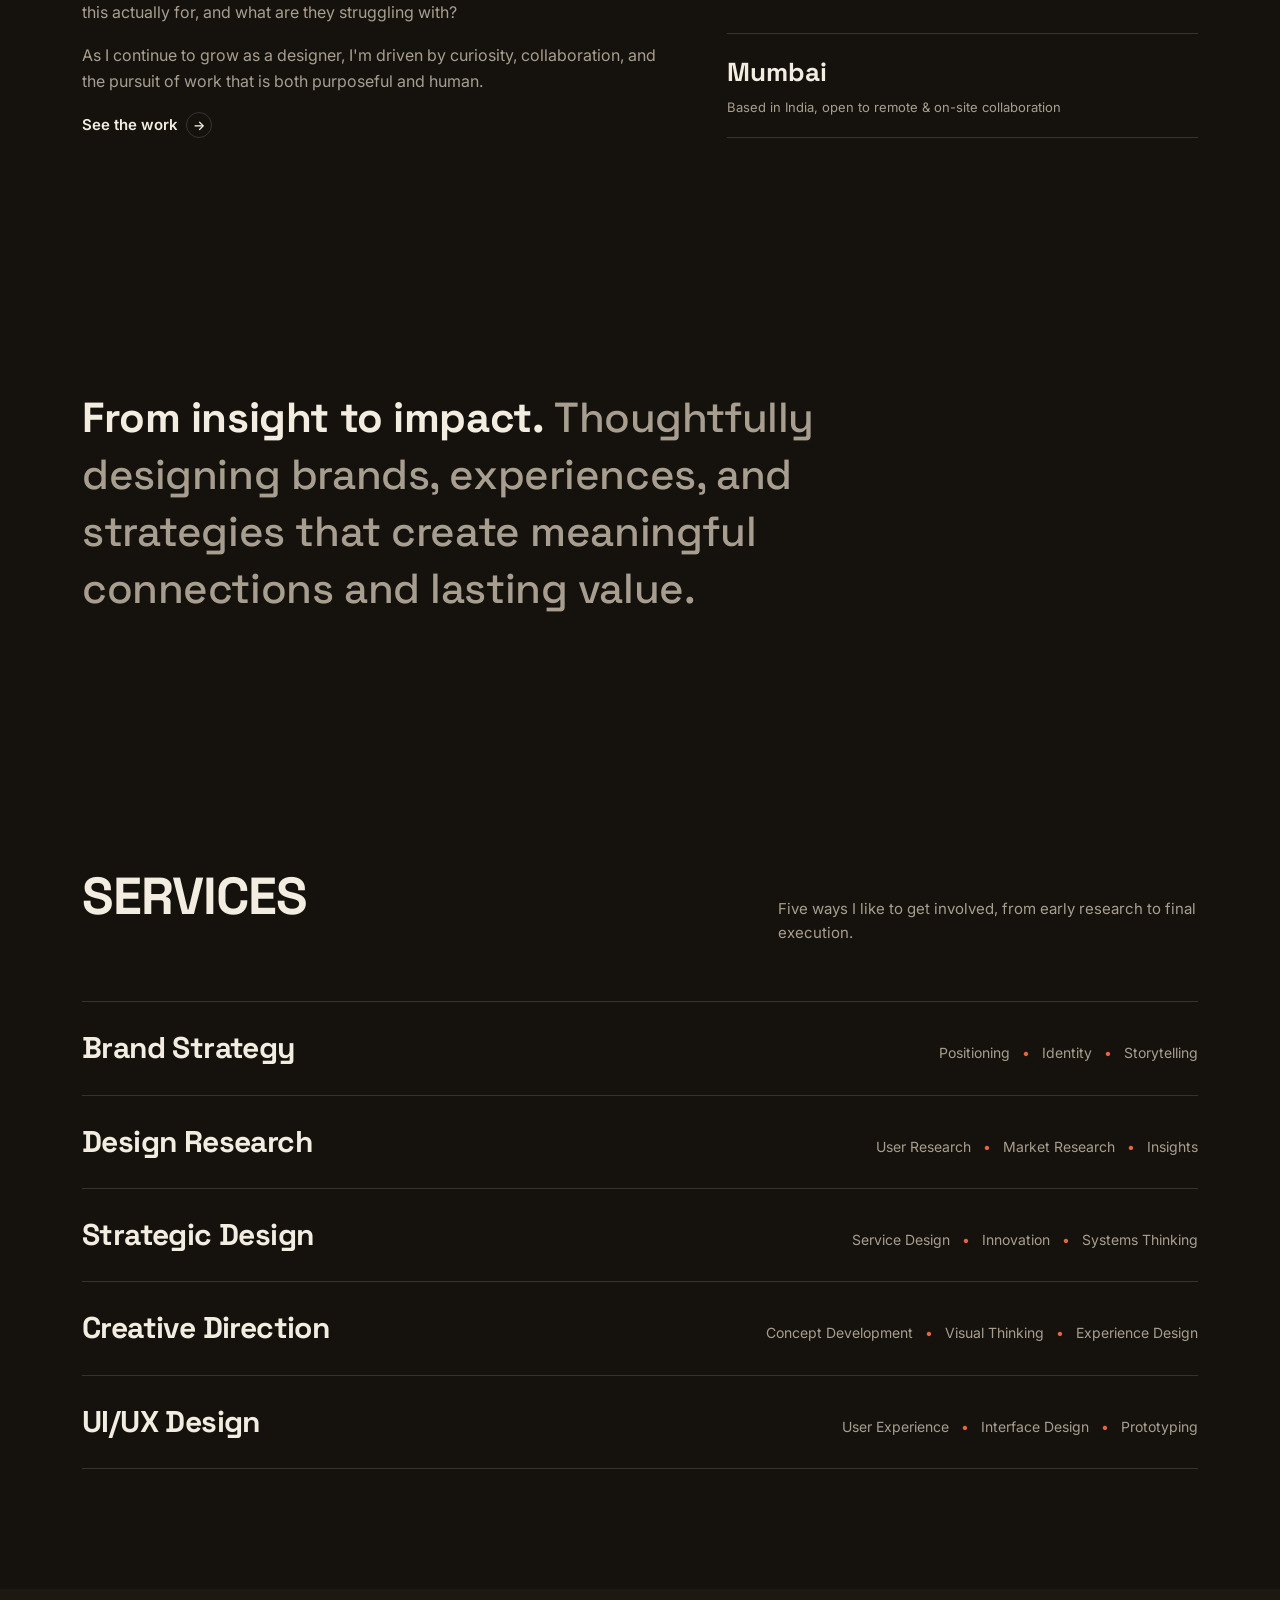
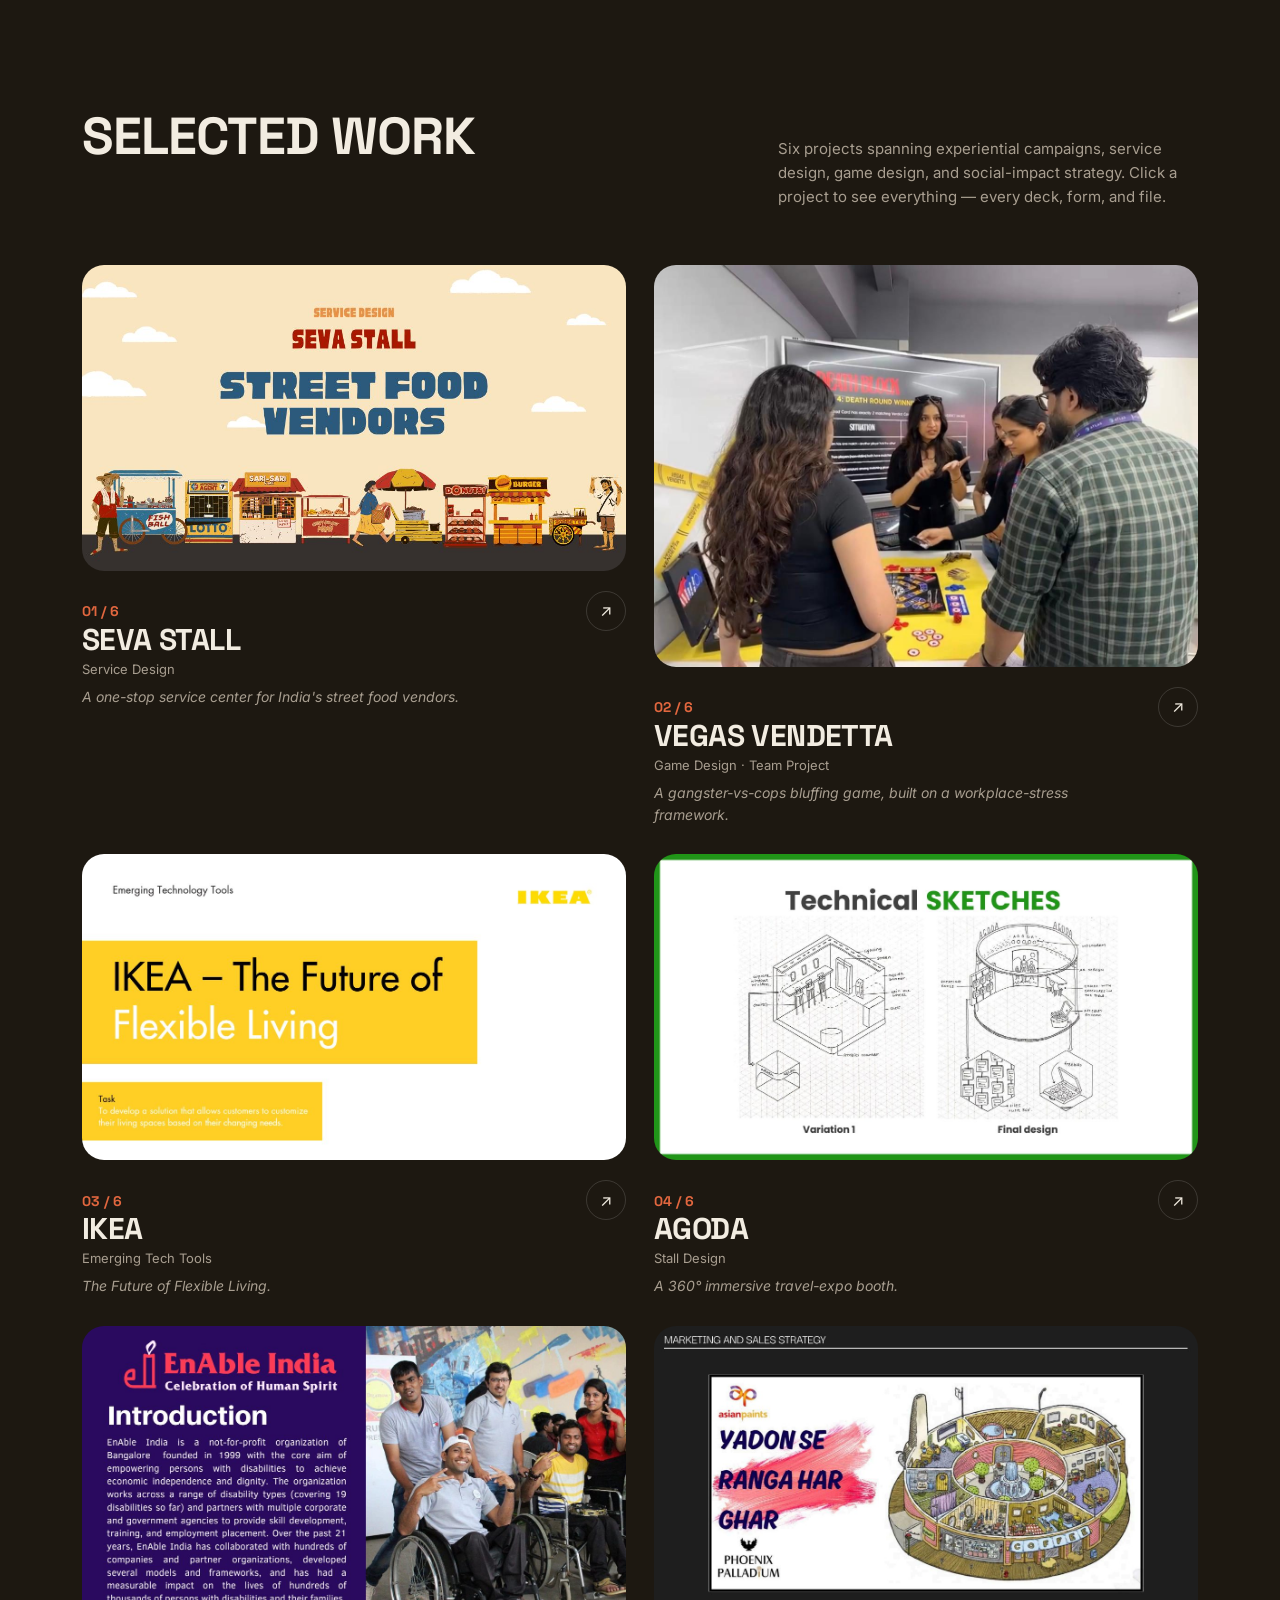
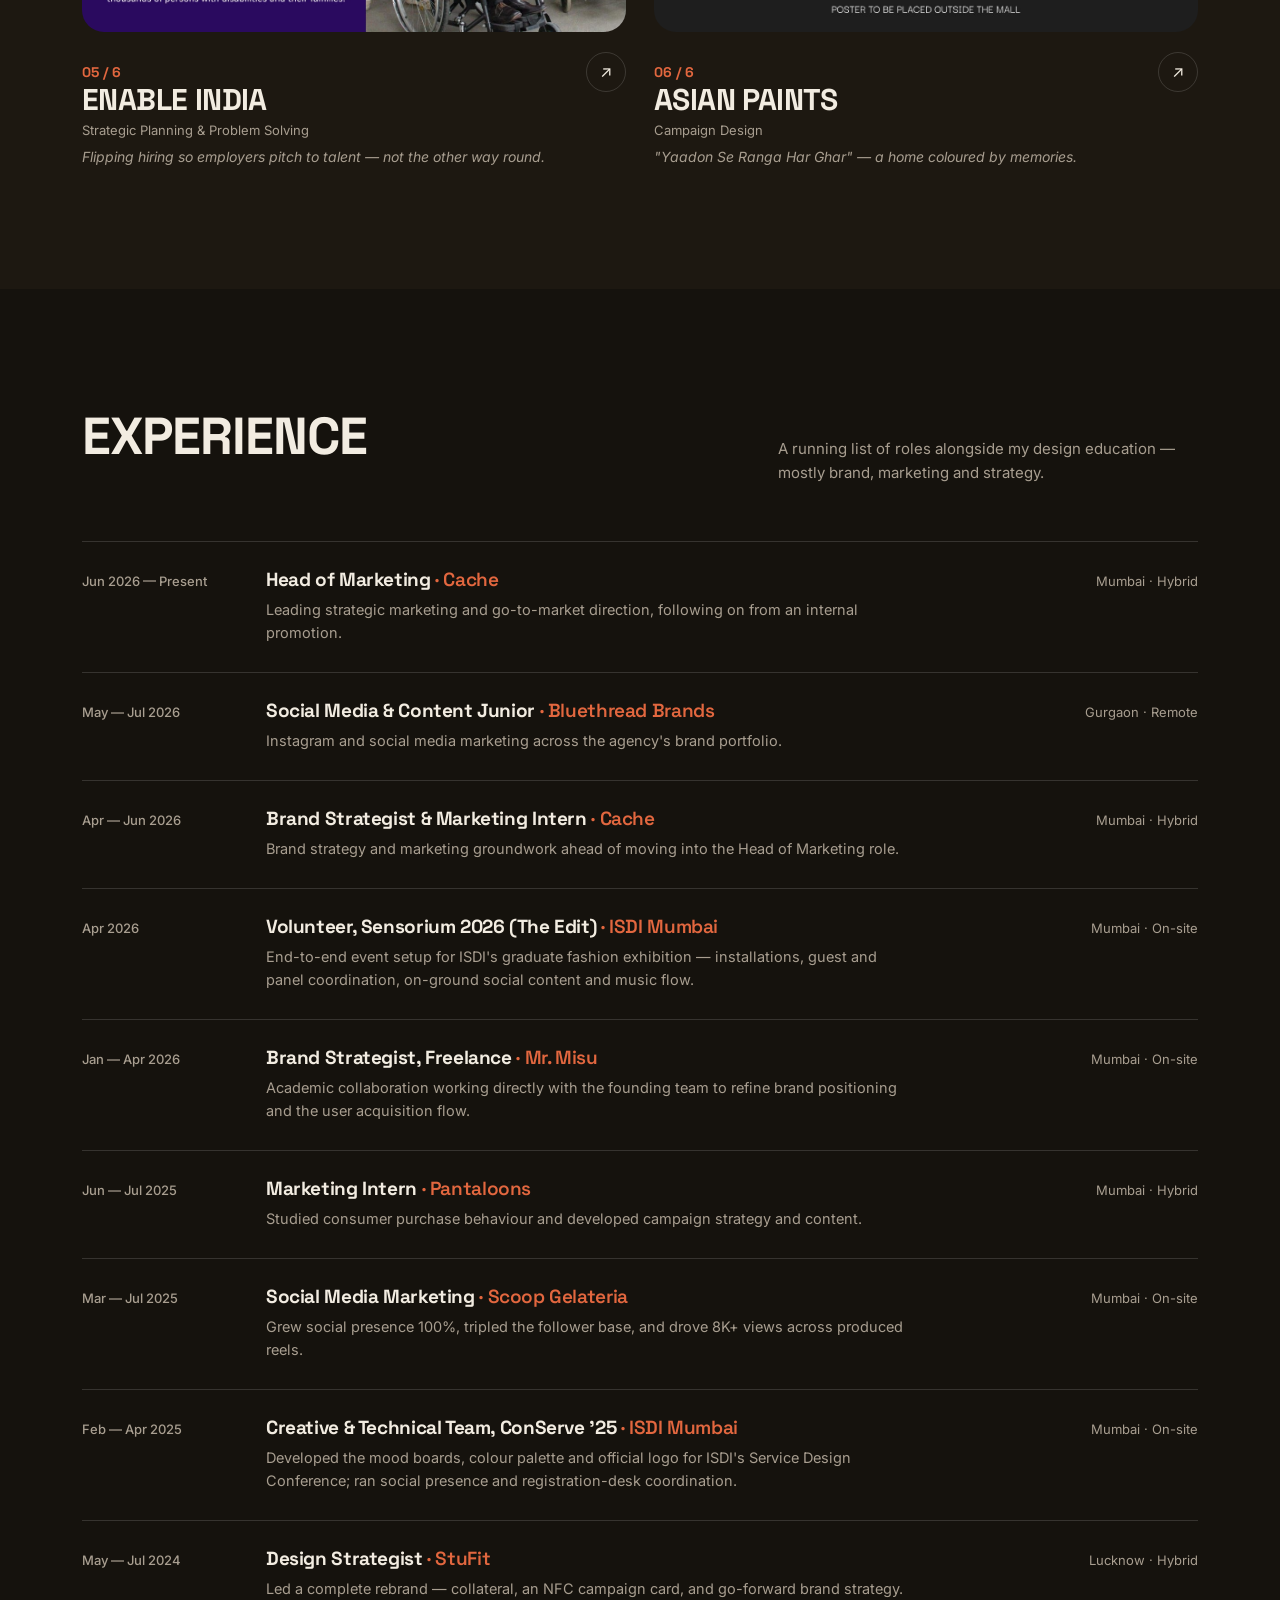
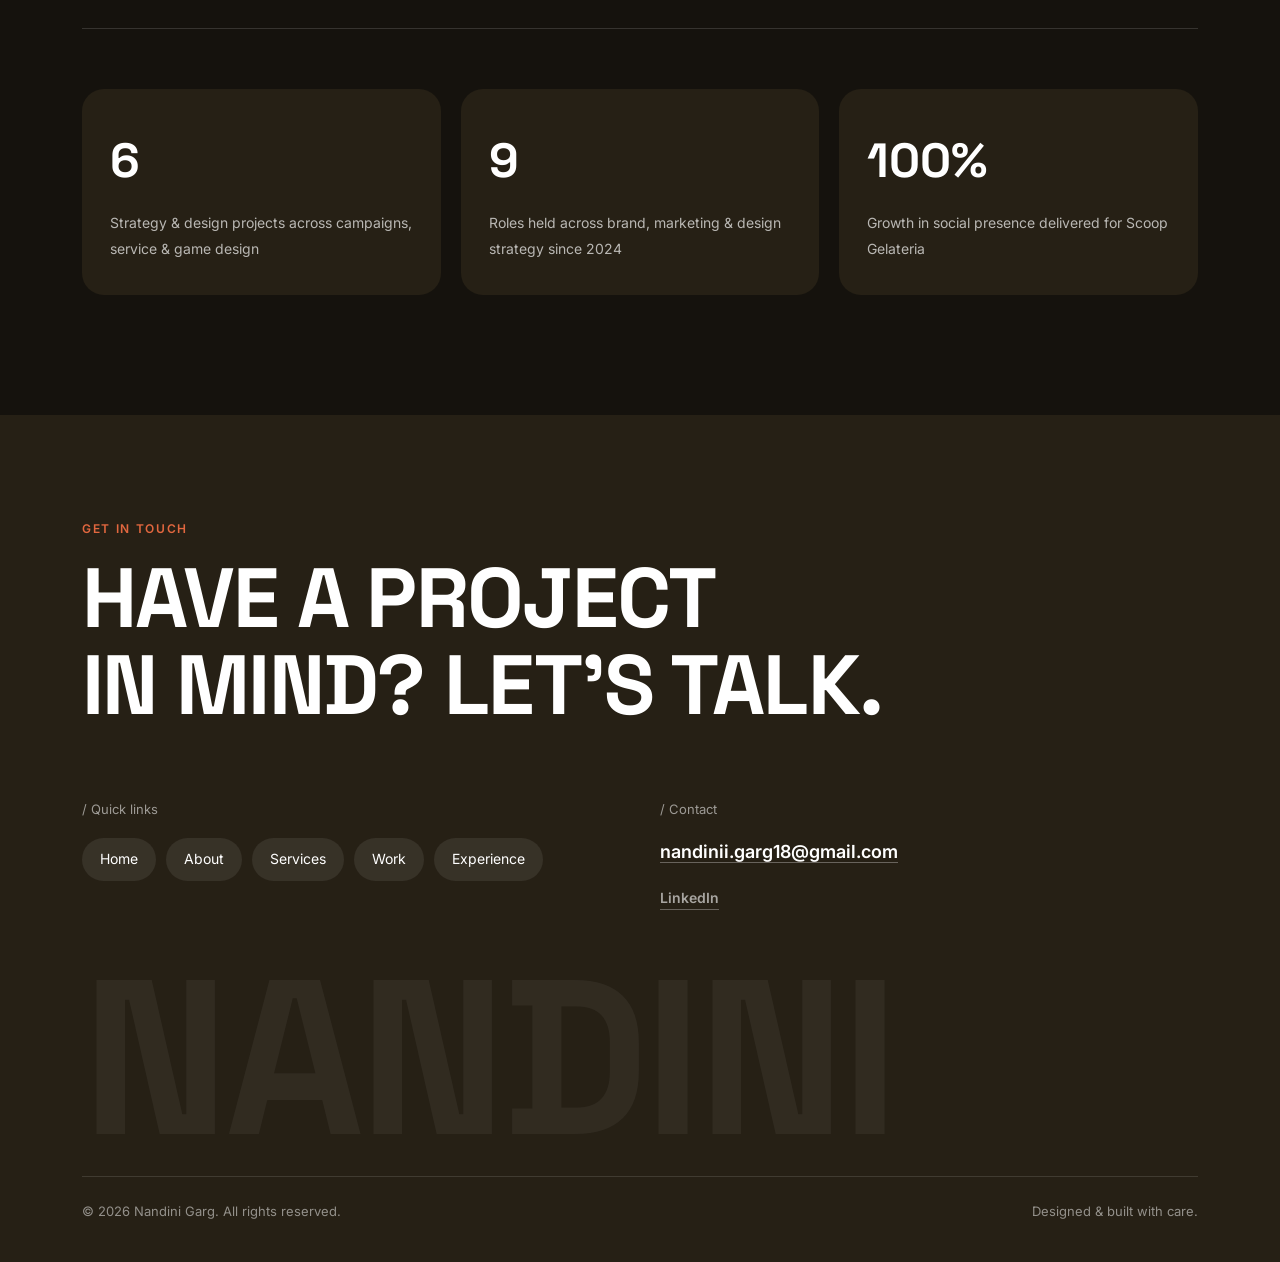
==== commit 9d604a30: "Switch to dark theme; update bio/education copy - Flip color system to dark background with light te" ====
--- a/index.html
+++ b/index.html
@@ -75,11 +75,7 @@
         <div class="about-side reveal">
           <div class="fact">
             <b>B.Des</b>
-            <span>Fashion Communication &amp; Design Strategy — ISDI, Atlas SkillTech University</span>
-          </div>
-          <div class="fact">
-            <b>6</b>
-            <span>Major strategy &amp; design projects — campaigns, service design, game design, social impact</span>
+            <span>Strategic Design Management — ISDI, Atlas SkillTech University</span>
           </div>
           <div class="fact">
             <b>Mumbai</b>
--- a/css/style.css
+++ b/css/style.css
@@ -3,16 +3,16 @@
    ============================================ */
 
 :root {
-  --paper: #f3efe8;
-  --paper-dim: #ece6da;
-  --ink: #141311;
-  --ink-soft: #5c584f;
-  --rust: #c1502e;
-  --rust-dark: #9c3d22;
+  --paper: #15120d;
+  --paper-dim: #1d1811;
+  --ink: #f2ece1;
+  --ink-soft: #a89e90;
+  --rust: #e2673f;
+  --rust-dark: #b8502e;
   --sage: #7c8a6e;
-  --line: rgba(20, 19, 17, 0.13);
-  --card: #ffffff;
-  --pill: #14120f;
+  --line: rgba(255, 255, 255, 0.14);
+  --card: #241f17;
+  --pill: #262015;
 
   --font-display: "Space Grotesk", "Inter", -apple-system, sans-serif;
   --font-body: "Inter", -apple-system, BlinkMacSystemFont, "Segoe UI", sans-serif;
@@ -102,7 +102,7 @@
   justify-content: space-between;
   background: var(--pill);
   border-radius: 100px;
-  box-shadow: 0 10px 30px rgba(0,0,0,0.18);
+  box-shadow: 0 10px 30px rgba(0,0,0,0.35), 0 0 0 1px rgba(255,255,255,0.06);
 }
 
 .brand {
@@ -132,8 +132,8 @@
 .nav-links a:hover { color: #fff; }
 
 .nav-cta {
-  background: #fff;
-  color: var(--ink);
+  background: var(--ink);
+  color: var(--paper);
   padding: 9px 18px;
   border-radius: 100px;
   font-size: 13px;
@@ -387,7 +387,7 @@
   position: relative;
   transition: transform 0.35s ease, box-shadow 0.35s ease;
 }
-.tile:hover .tile-media { transform: translateY(-4px); box-shadow: 0 20px 40px rgba(0,0,0,0.15); }
+.tile:hover .tile-media { transform: translateY(-4px); box-shadow: 0 20px 40px rgba(0,0,0,0.5); }
 .tile-media img {
   width: 100%;
   height: auto;
@@ -525,7 +525,7 @@
   height: auto;
   border-radius: 12px;
   cursor: zoom-in;
-  box-shadow: 0 2px 14px rgba(0,0,0,0.06);
+  box-shadow: 0 2px 14px rgba(0,0,0,0.35);
 }
 
 .project-next {
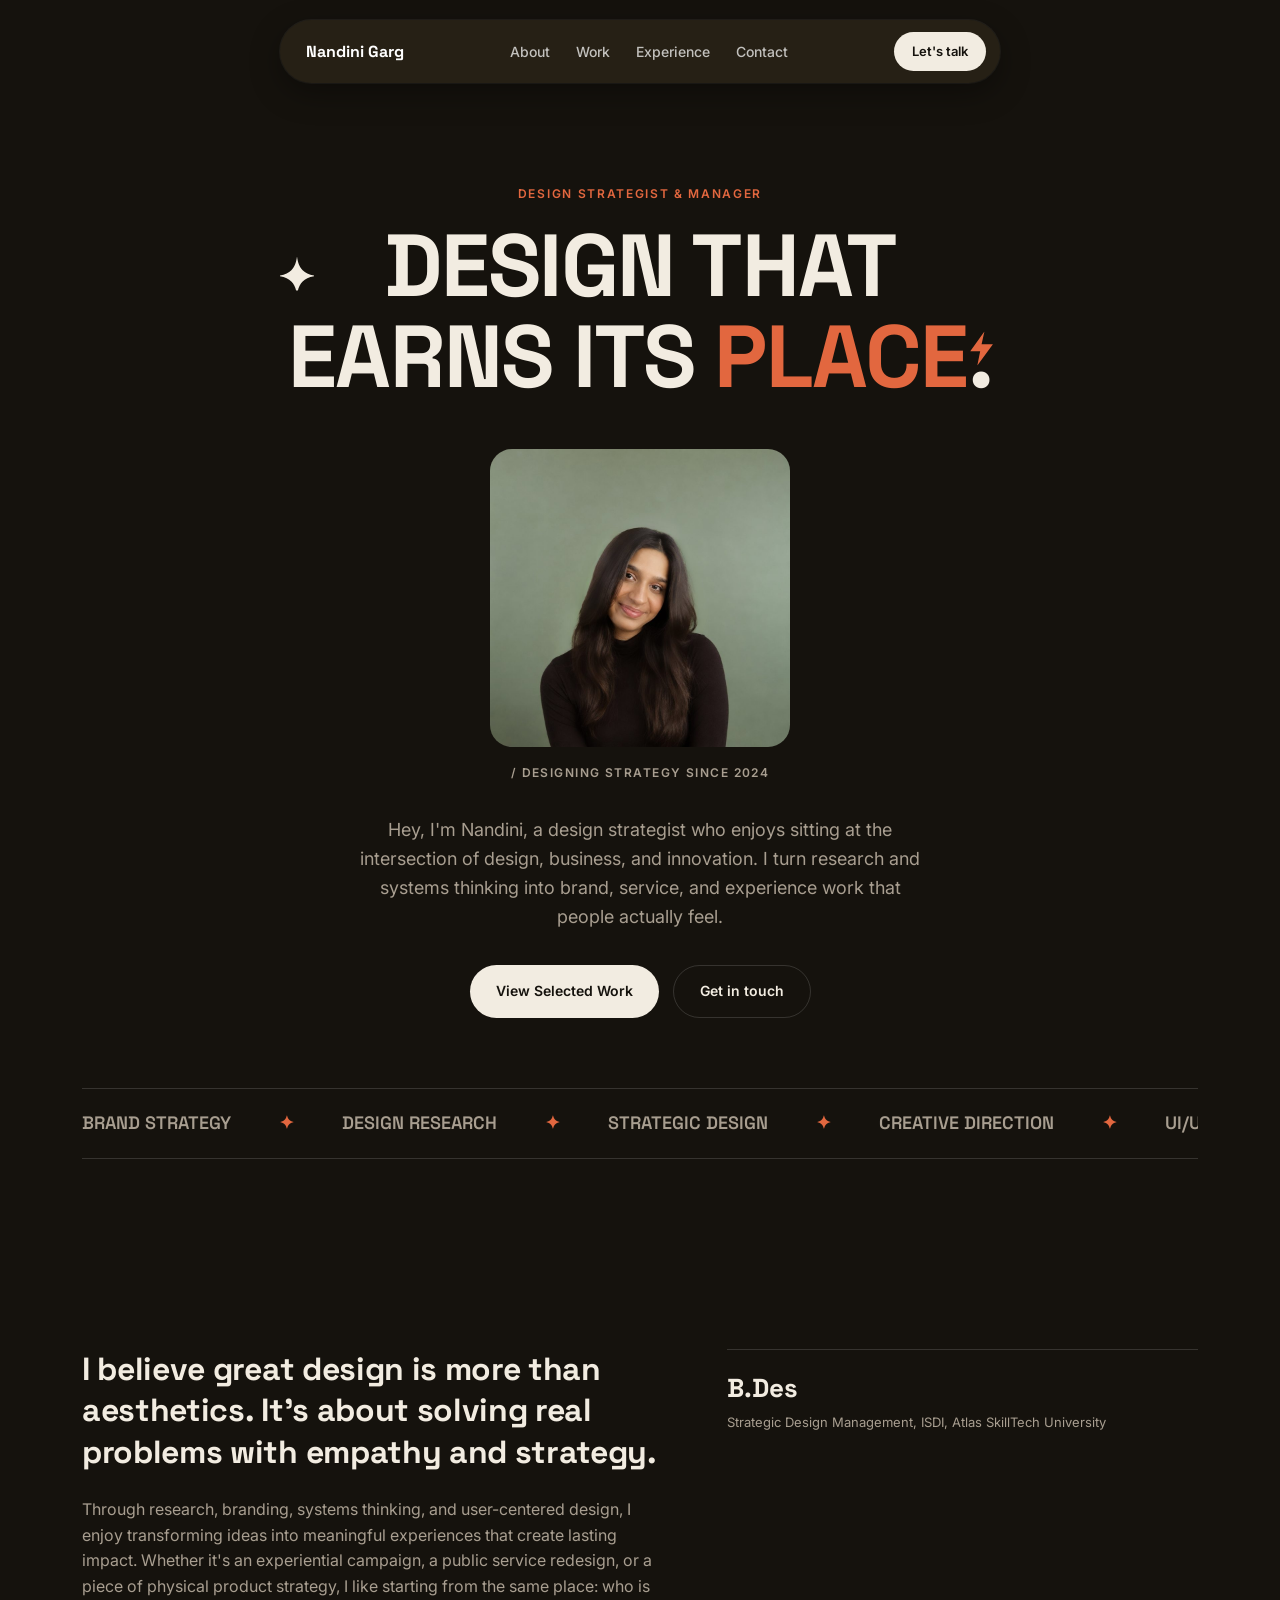
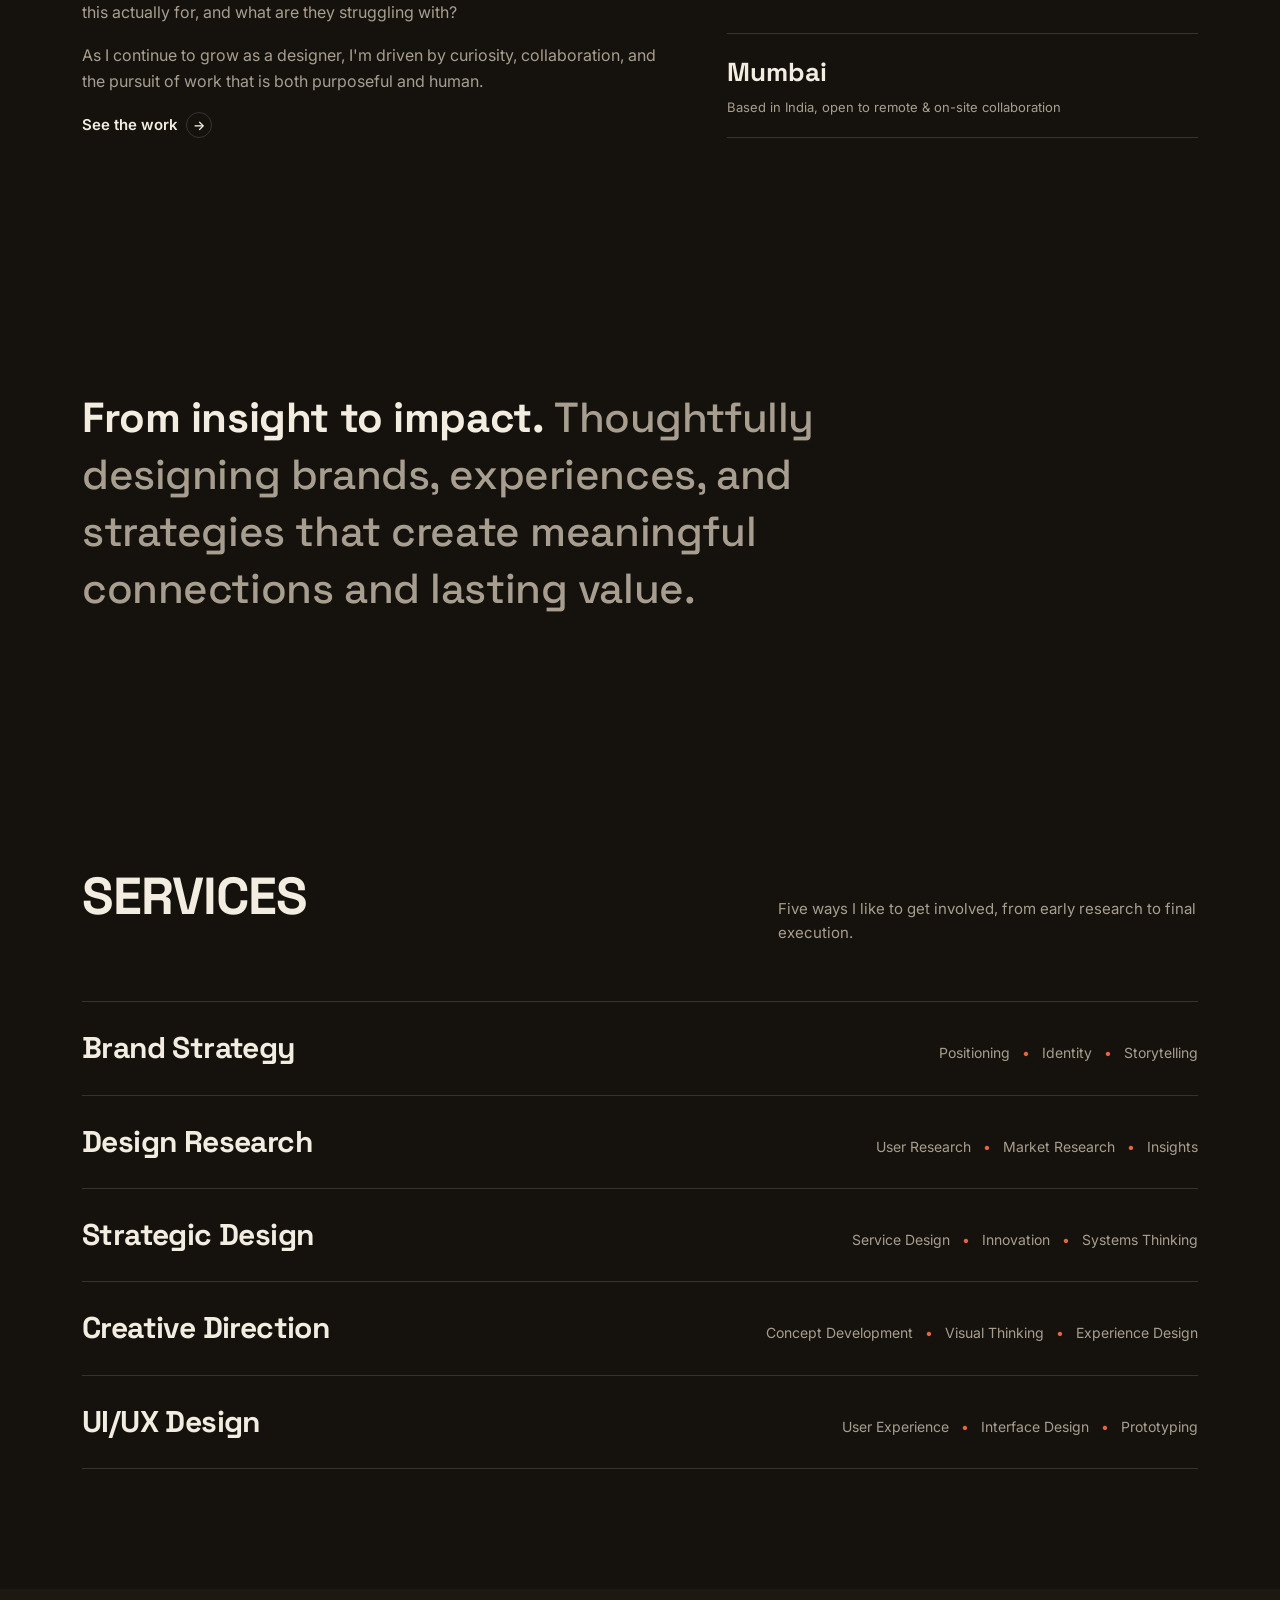
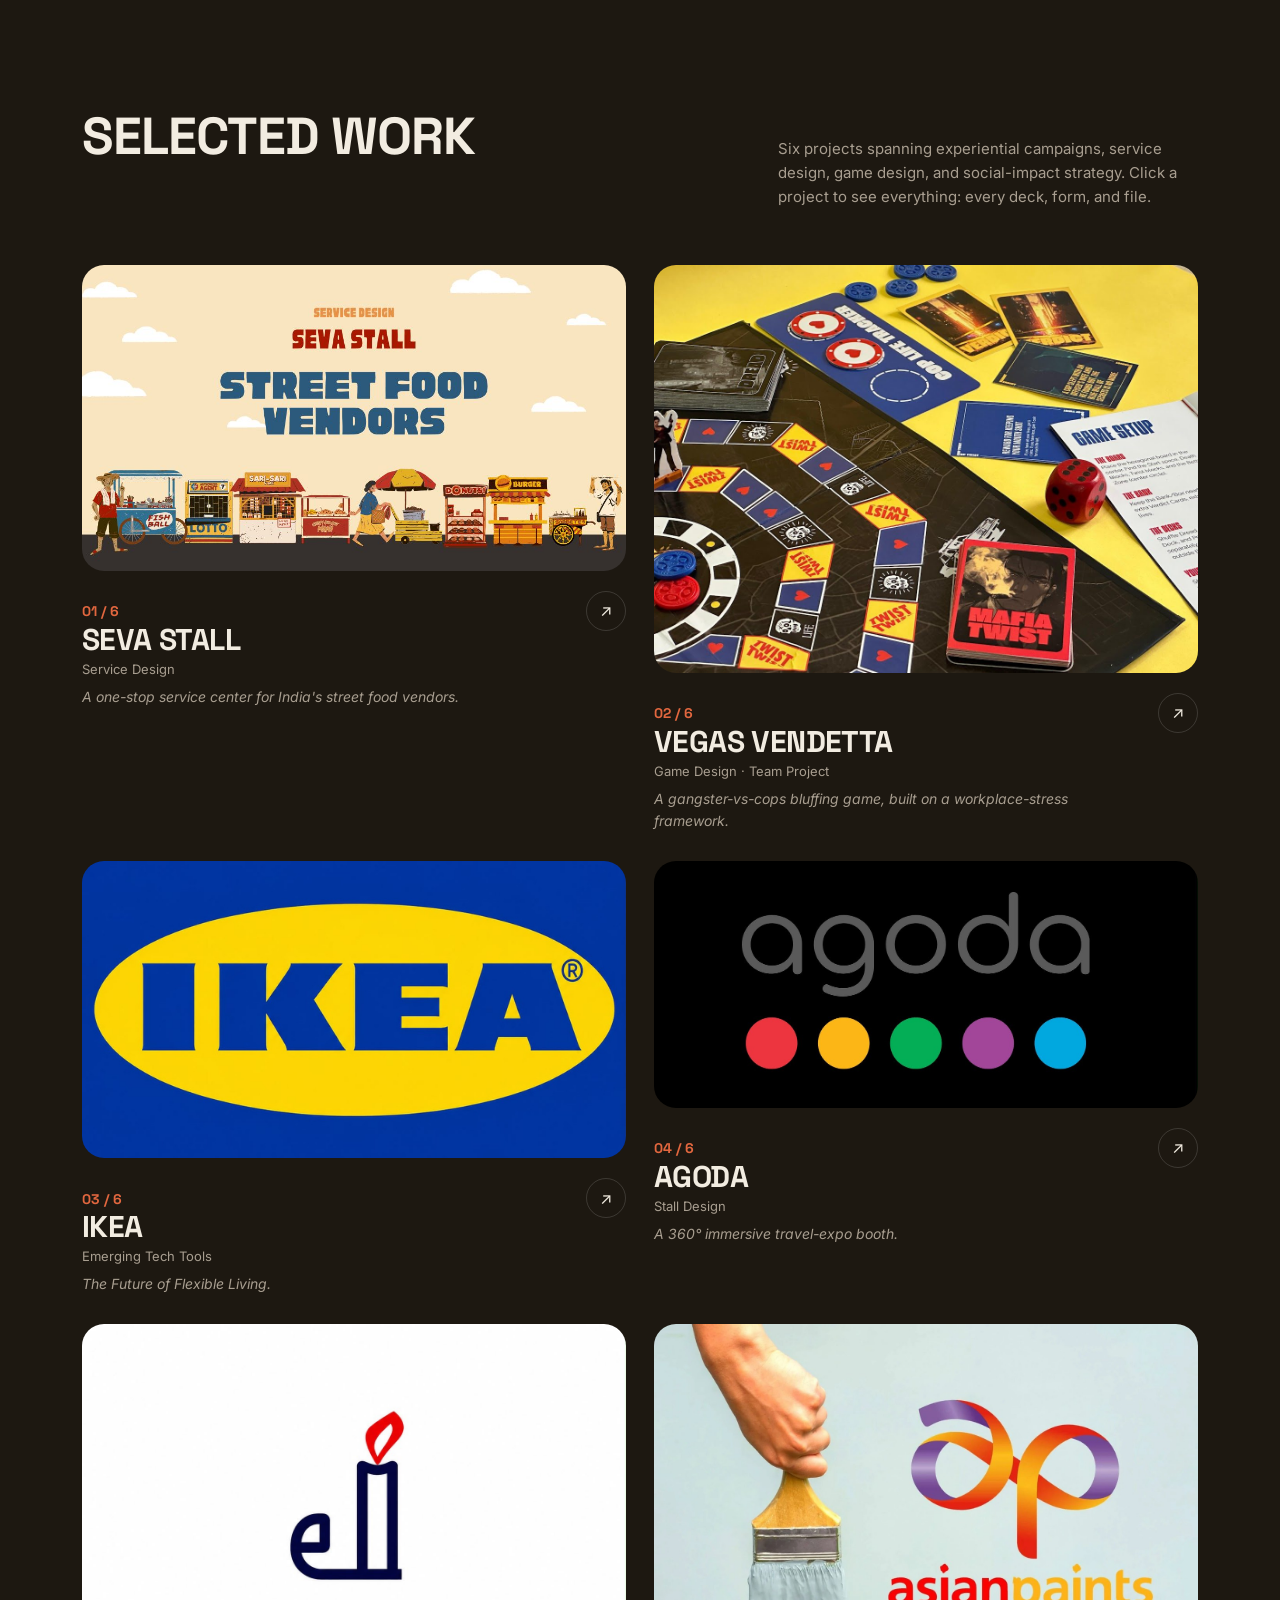
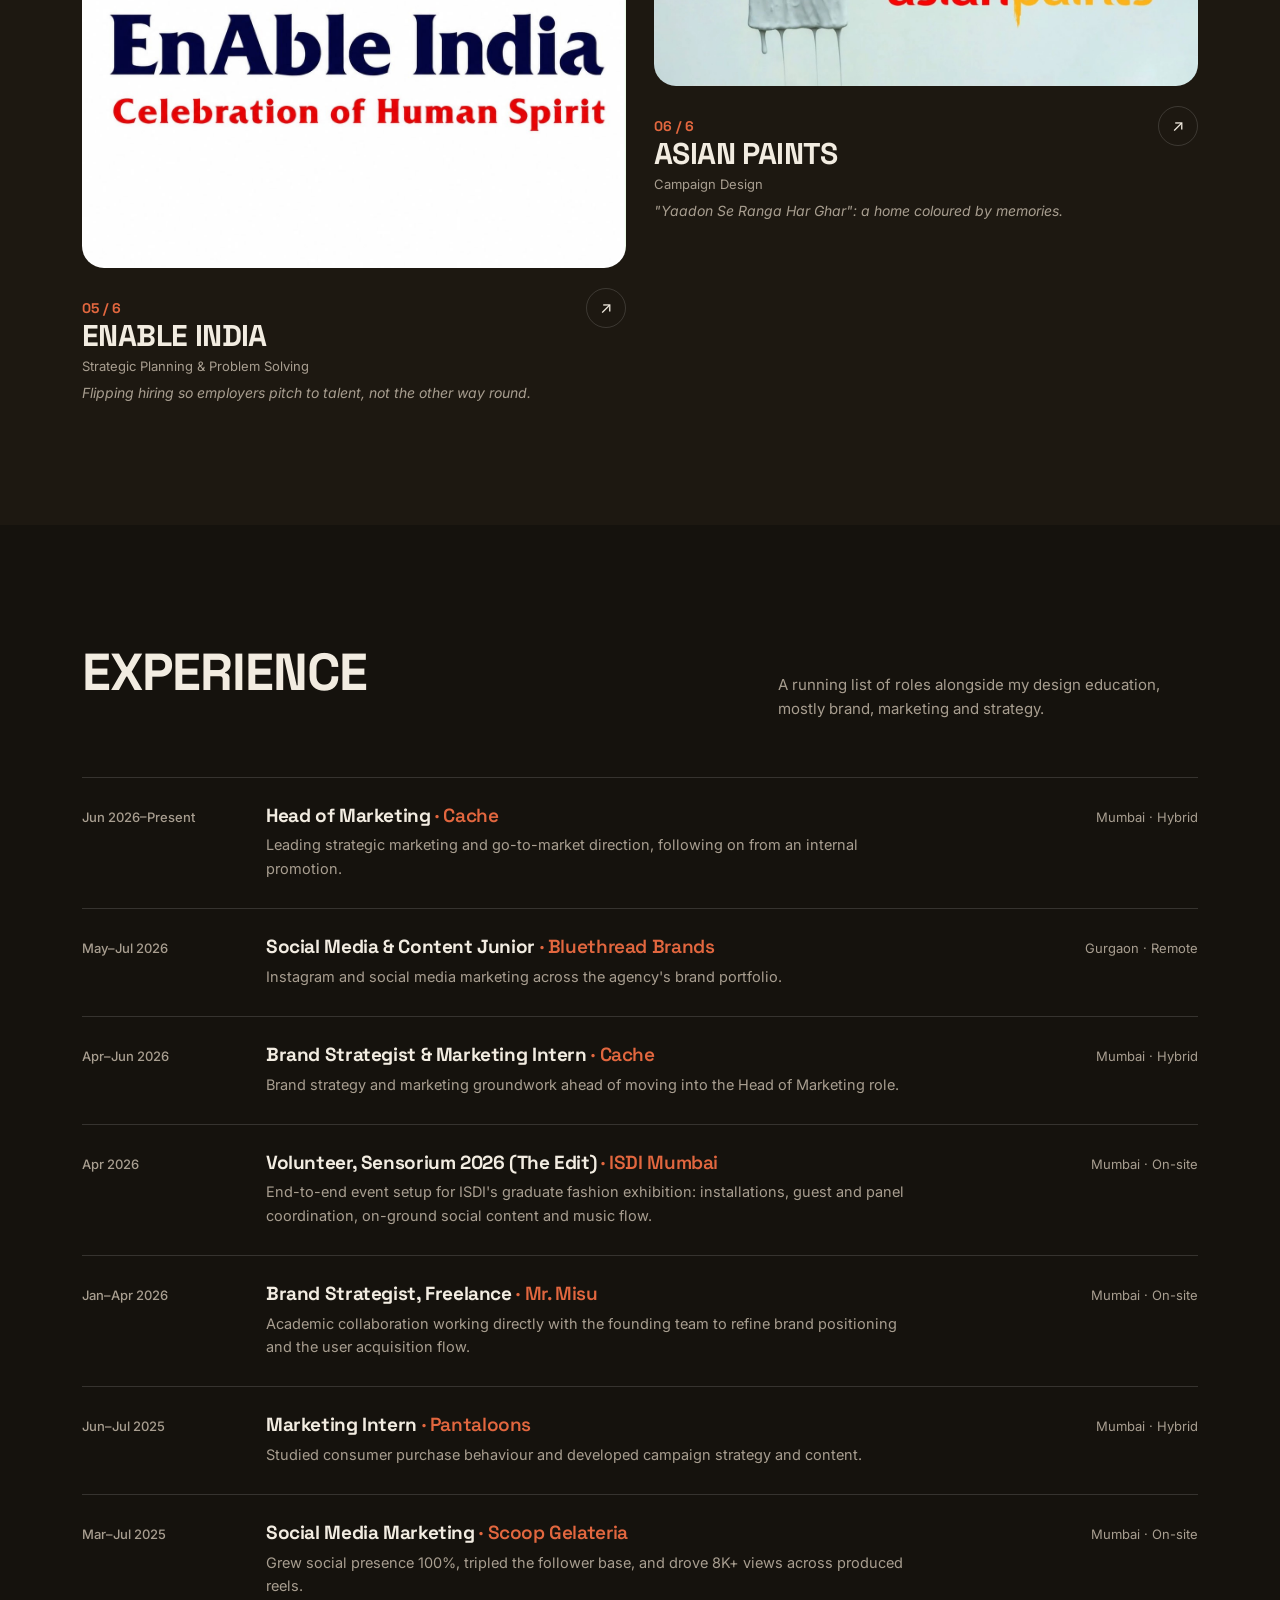
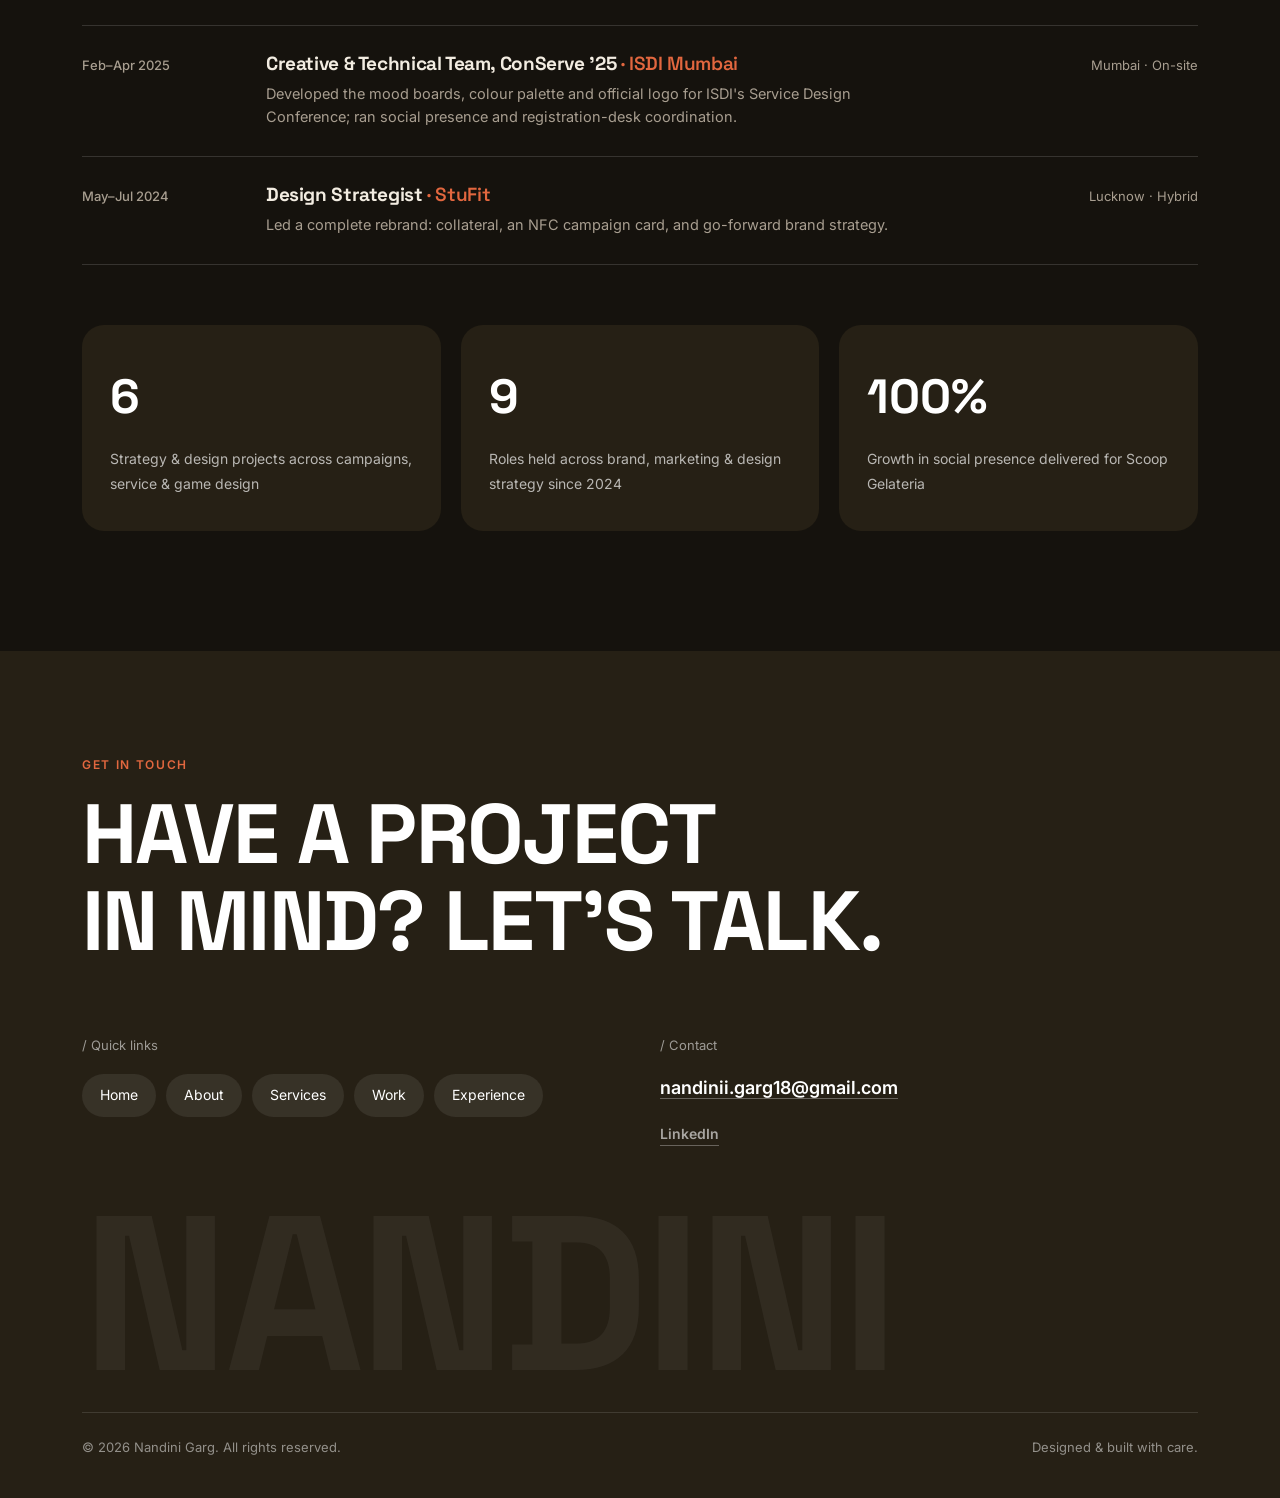
==== commit 23e3658d: "Move project collateral to labeled link buttons; remove em dashes site-wide - EnAble India: gallery " ====
--- a/index.html
+++ b/index.html
@@ -3,8 +3,8 @@
 <head>
 <meta charset="UTF-8" />
 <meta name="viewport" content="width=device-width, initial-scale=1.0" />
-<title>Nandini Garg — Design Strategist &amp; Manager</title>
-<meta name="description" content="Portfolio of Nandini Garg — design strategist working across brand strategy, service design, and creative direction." />
+<title>Nandini Garg: Design Strategist &amp; Manager</title>
+<meta name="description" content="Portfolio of Nandini Garg, design strategist working across brand strategy, service design, and creative direction." />
 <link rel="preconnect" href="https://fonts.googleapis.com">
 <link rel="preconnect" href="https://fonts.gstatic.com" crossorigin>
 <link href="https://fonts.googleapis.com/css2?family=Space+Grotesk:wght@500;700&family=Inter:wght@400;500;600;700&display=swap" rel="stylesheet">
@@ -46,7 +46,7 @@
         <span class="hero-caption">/ Designing strategy since 2024</span>
       </div>
 
-      <p class="hero-sub reveal in">Hey, I'm Nandini — a design strategist who enjoys sitting at the intersection of design, business, and innovation. I turn research and systems thinking into brand, service, and experience work that people actually feel.</p>
+      <p class="hero-sub reveal in">Hey, I'm Nandini, a design strategist who enjoys sitting at the intersection of design, business, and innovation. I turn research and systems thinking into brand, service, and experience work that people actually feel.</p>
 
       <div class="hero-actions reveal in">
         <a href="#work" class="btn btn-solid">View Selected Work</a>
@@ -67,7 +67,7 @@
     <div class="wrap">
       <div class="about-grid">
         <div class="about-copy reveal">
-          <p class="lede">I believe great design is more than aesthetics — it's about solving real problems with empathy and strategy.</p>
+          <p class="lede">I believe great design is more than aesthetics. It's about solving real problems with empathy and strategy.</p>
           <p class="body-p">Through research, branding, systems thinking, and user-centered design, I enjoy transforming ideas into meaningful experiences that create lasting impact. Whether it's an experiential campaign, a public service redesign, or a piece of physical product strategy, I like starting from the same place: who is this actually for, and what are they struggling with?</p>
           <p class="body-p">As I continue to grow as a designer, I'm driven by curiosity, collaboration, and the pursuit of work that is both purposeful and human.</p>
           <a href="#work" class="link-arrow">See the work <span>&#8594;</span></a>
@@ -75,7 +75,7 @@
         <div class="about-side reveal">
           <div class="fact">
             <b>B.Des</b>
-            <span>Strategic Design Management — ISDI, Atlas SkillTech University</span>
+            <span>Strategic Design Management, ISDI, Atlas SkillTech University</span>
           </div>
           <div class="fact">
             <b>Mumbai</b>
@@ -130,7 +130,7 @@
     <div class="wrap">
       <div class="section-head reveal">
         <h2>Selected Work</h2>
-        <p>Six projects spanning experiential campaigns, service design, game design, and social-impact strategy. Click a project to see everything — every deck, form, and file.</p>
+        <p>Six projects spanning experiential campaigns, service design, game design, and social-impact strategy. Click a project to see everything: every deck, form, and file.</p>
       </div>
 
       <div class="tile-grid" id="tile-grid"></div>
@@ -142,12 +142,12 @@
     <div class="wrap">
       <div class="section-head reveal">
         <h2>Experience</h2>
-        <p>A running list of roles alongside my design education — mostly brand, marketing and strategy.</p>
+        <p>A running list of roles alongside my design education, mostly brand, marketing and strategy.</p>
       </div>
       <div class="timeline reveal">
 
         <div class="trow">
-          <div class="dates">Jun 2026 — Present</div>
+          <div class="dates">Jun 2026–Present</div>
           <div class="role">
             <h4>Head of Marketing <span class="company">· Cache</span></h4>
             <p>Leading strategic marketing and go-to-market direction, following on from an internal promotion.</p>
@@ -156,7 +156,7 @@
         </div>
 
         <div class="trow">
-          <div class="dates">May — Jul 2026</div>
+          <div class="dates">May–Jul 2026</div>
           <div class="role">
             <h4>Social Media &amp; Content Junior <span class="company">· Bluethread Brands</span></h4>
             <p>Instagram and social media marketing across the agency's brand portfolio.</p>
@@ -165,7 +165,7 @@
         </div>
 
         <div class="trow">
-          <div class="dates">Apr — Jun 2026</div>
+          <div class="dates">Apr–Jun 2026</div>
           <div class="role">
             <h4>Brand Strategist &amp; Marketing Intern <span class="company">· Cache</span></h4>
             <p>Brand strategy and marketing groundwork ahead of moving into the Head of Marketing role.</p>
@@ -177,13 +177,13 @@
           <div class="dates">Apr 2026</div>
           <div class="role">
             <h4>Volunteer, Sensorium 2026 (The Edit) <span class="company">· ISDI Mumbai</span></h4>
-            <p>End-to-end event setup for ISDI's graduate fashion exhibition — installations, guest and panel coordination, on-ground social content and music flow.</p>
-          </div>
-          <div class="loc">Mumbai · On-site</div>
-        </div>
-
-        <div class="trow">
-          <div class="dates">Jan — Apr 2026</div>
+            <p>End-to-end event setup for ISDI's graduate fashion exhibition: installations, guest and panel coordination, on-ground social content and music flow.</p>
+          </div>
+          <div class="loc">Mumbai · On-site</div>
+        </div>
+
+        <div class="trow">
+          <div class="dates">Jan–Apr 2026</div>
           <div class="role">
             <h4>Brand Strategist, Freelance <span class="company">· Mr. Misu</span></h4>
             <p>Academic collaboration working directly with the founding team to refine brand positioning and the user acquisition flow.</p>
@@ -192,7 +192,7 @@
         </div>
 
         <div class="trow">
-          <div class="dates">Jun — Jul 2025</div>
+          <div class="dates">Jun–Jul 2025</div>
           <div class="role">
             <h4>Marketing Intern <span class="company">· Pantaloons</span></h4>
             <p>Studied consumer purchase behaviour and developed campaign strategy and content.</p>
@@ -201,7 +201,7 @@
         </div>
 
         <div class="trow">
-          <div class="dates">Mar — Jul 2025</div>
+          <div class="dates">Mar–Jul 2025</div>
           <div class="role">
             <h4>Social Media Marketing <span class="company">· Scoop Gelateria</span></h4>
             <p>Grew social presence 100%, tripled the follower base, and drove 8K+ views across produced reels.</p>
@@ -210,7 +210,7 @@
         </div>
 
         <div class="trow">
-          <div class="dates">Feb — Apr 2025</div>
+          <div class="dates">Feb–Apr 2025</div>
           <div class="role">
             <h4>Creative &amp; Technical Team, ConServe '25 <span class="company">· ISDI Mumbai</span></h4>
             <p>Developed the mood boards, colour palette and official logo for ISDI's Service Design Conference; ran social presence and registration-desk coordination.</p>
@@ -219,10 +219,10 @@
         </div>
 
         <div class="trow">
-          <div class="dates">May — Jul 2024</div>
+          <div class="dates">May–Jul 2024</div>
           <div class="role">
             <h4>Design Strategist <span class="company">· StuFit</span></h4>
-            <p>Led a complete rebrand — collateral, an NFC campaign card, and go-forward brand strategy.</p>
+            <p>Led a complete rebrand: collateral, an NFC campaign card, and go-forward brand strategy.</p>
           </div>
           <div class="loc">Lucknow · Hybrid</div>
         </div>
--- a/css/style.css
+++ b/css/style.css
@@ -1,5 +1,5 @@
 /* ============================================
-   Nandini Garg — Portfolio
+   Nandini Garg: Portfolio
    ============================================ */
 
 :root {
@@ -490,6 +490,13 @@
   margin-bottom: 6px;
 }
 .project-tags { display: flex; gap: 8px; flex-wrap: wrap; }
+.project-links {
+  display: flex;
+  gap: 14px;
+  flex-wrap: wrap;
+  margin-top: 30px;
+}
+.project-links .btn span { font-size: 13px; }
 .tag {
   font-size: 11px;
   font-weight: 600;
@@ -502,6 +509,19 @@
 }
 
 .gallery-section { background: var(--paper-dim); padding: 70px 0 100px; }
+.video-wrap {
+  max-width: 920px;
+  margin: 0 auto 50px;
+}
+.video-wrap video {
+  width: 100%;
+  height: auto;
+  border-radius: 14px;
+  box-shadow: 0 8px 30px rgba(0,0,0,0.4);
+  display: block;
+  background: #000;
+}
+
 .gallery-head {
   display: flex;
   justify-content: space-between;
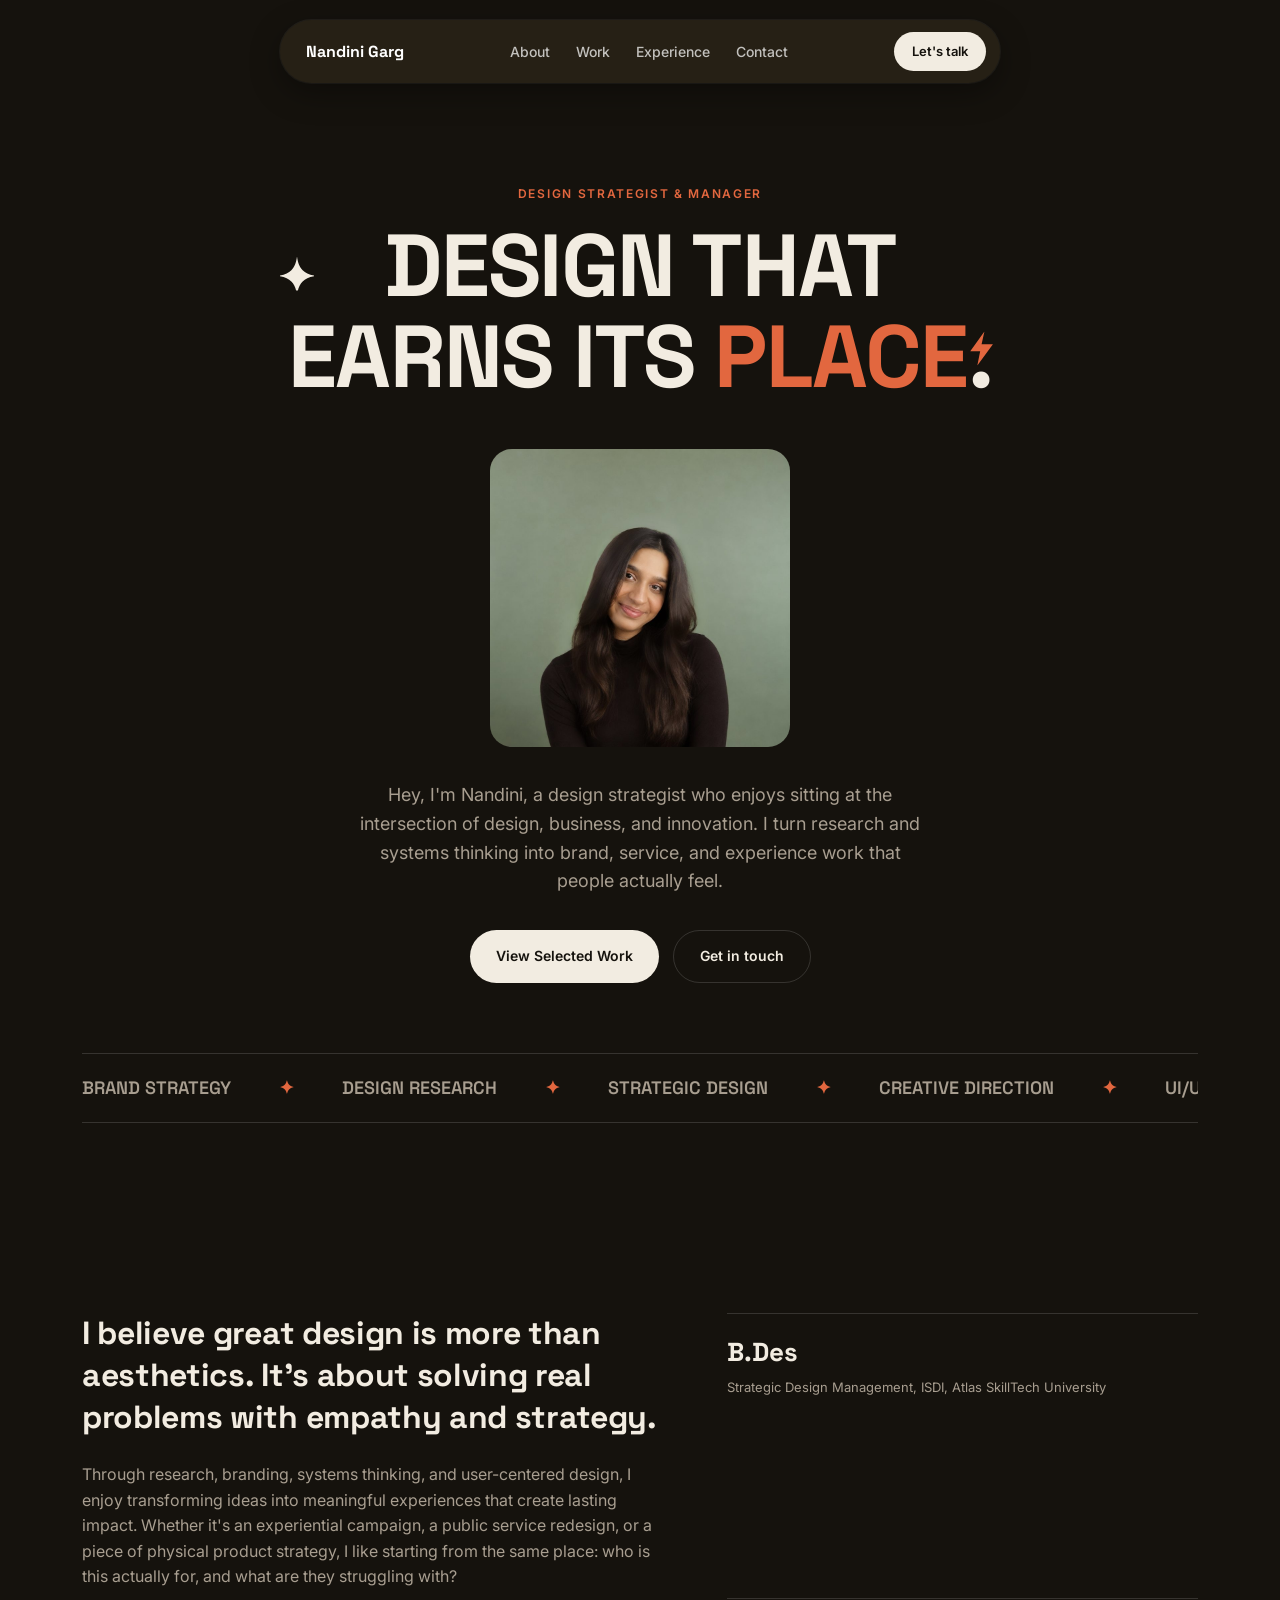
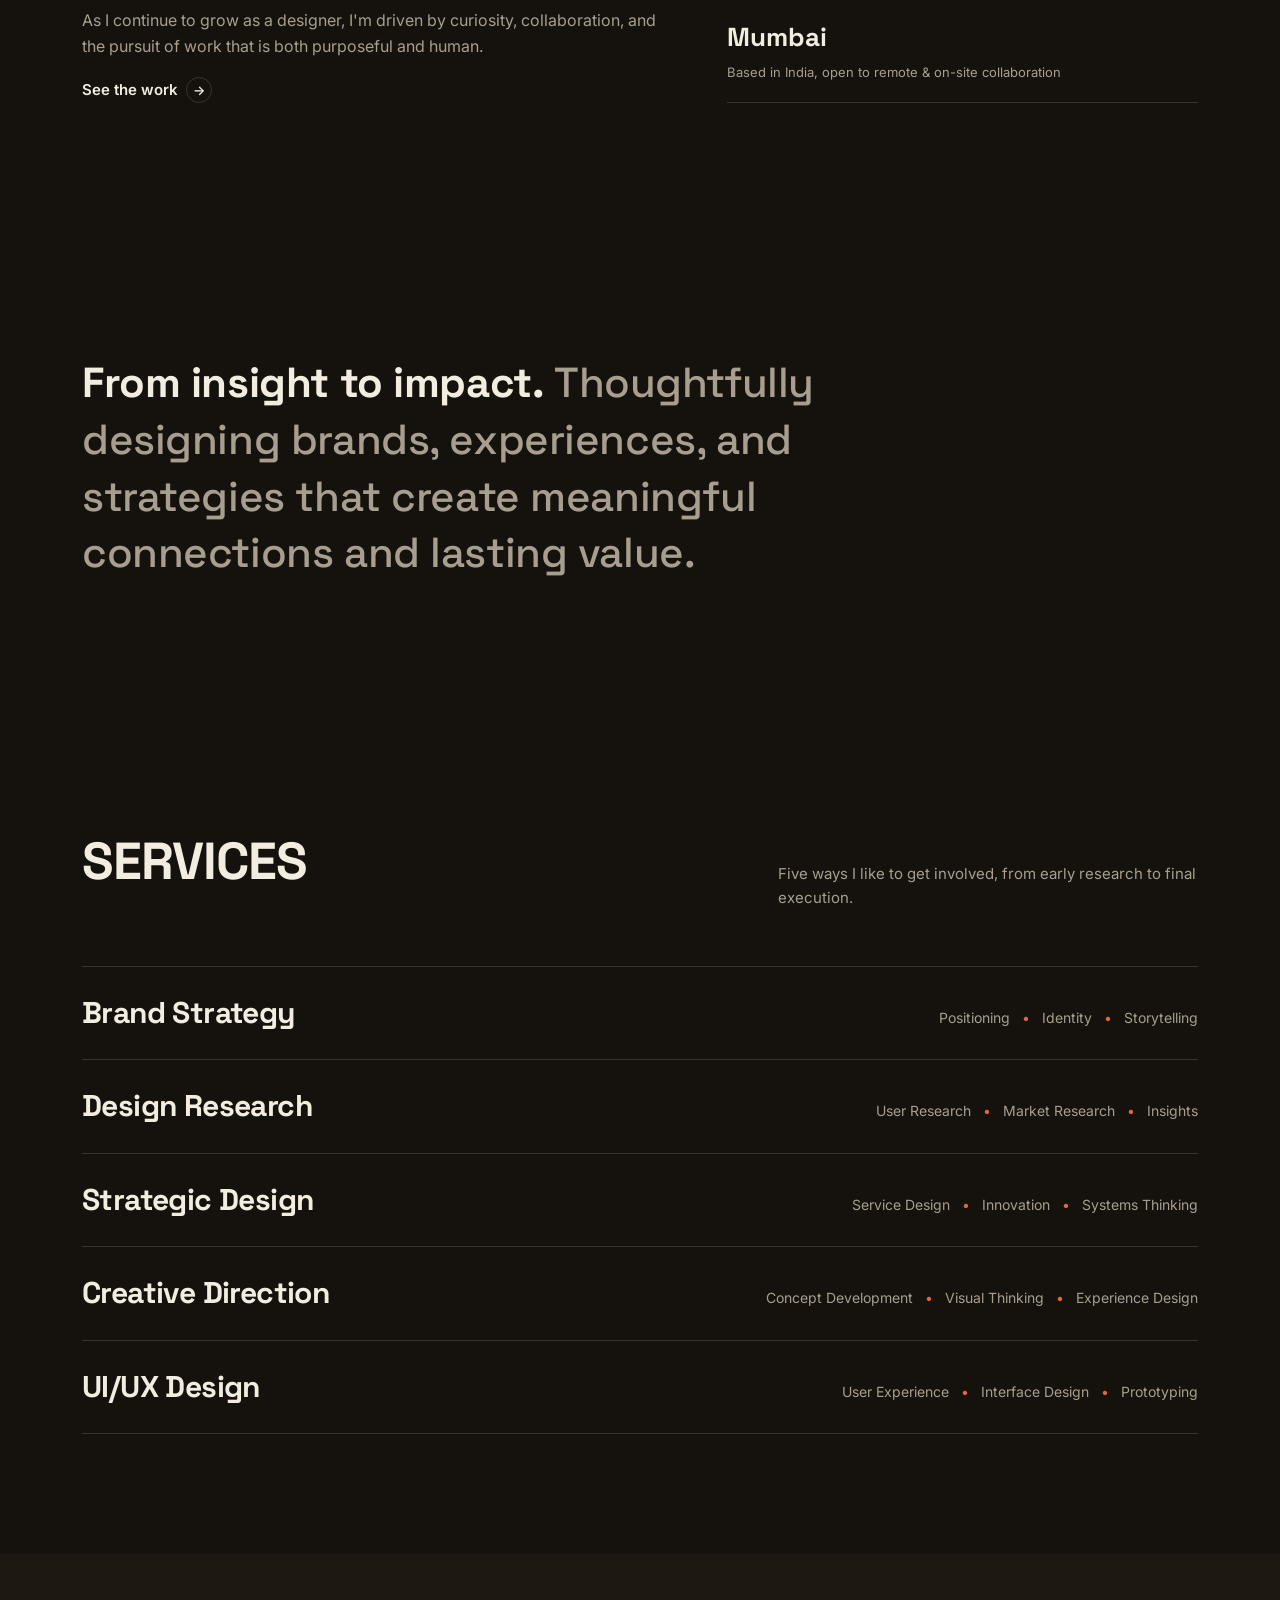
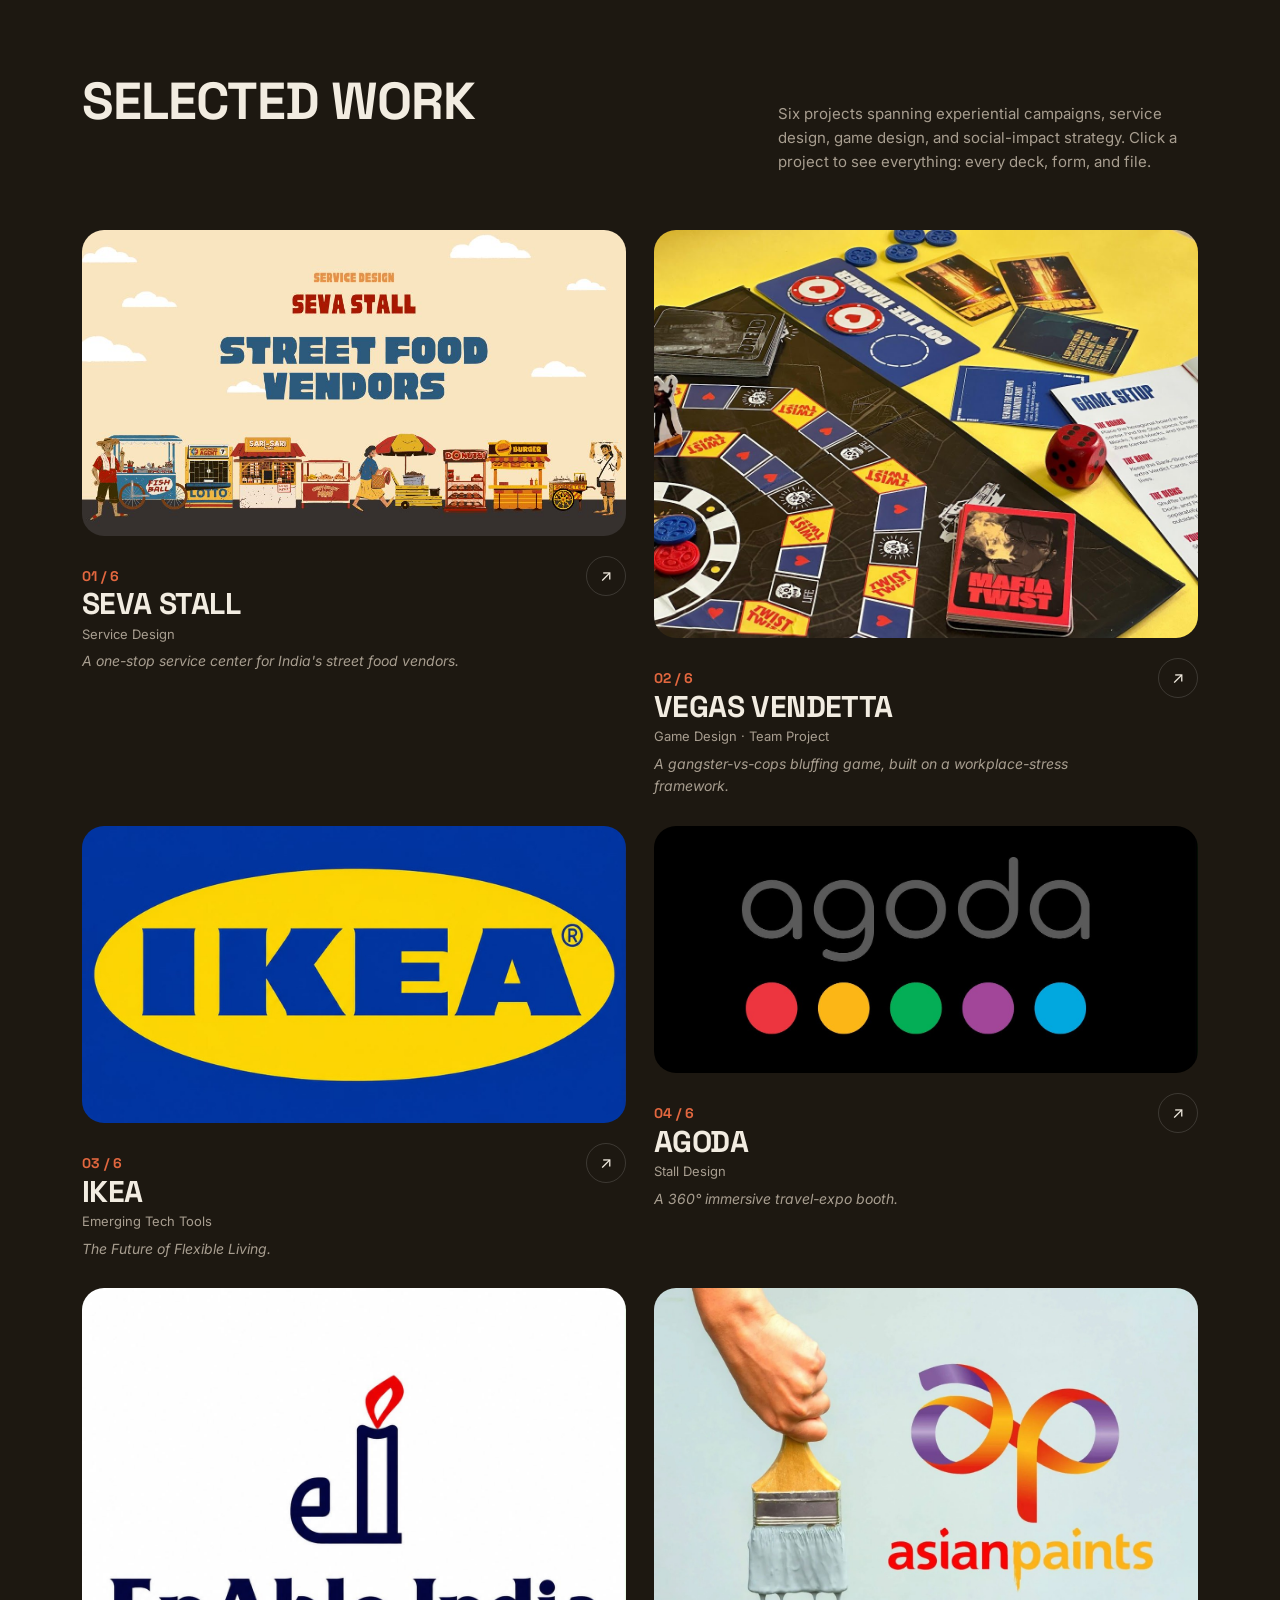
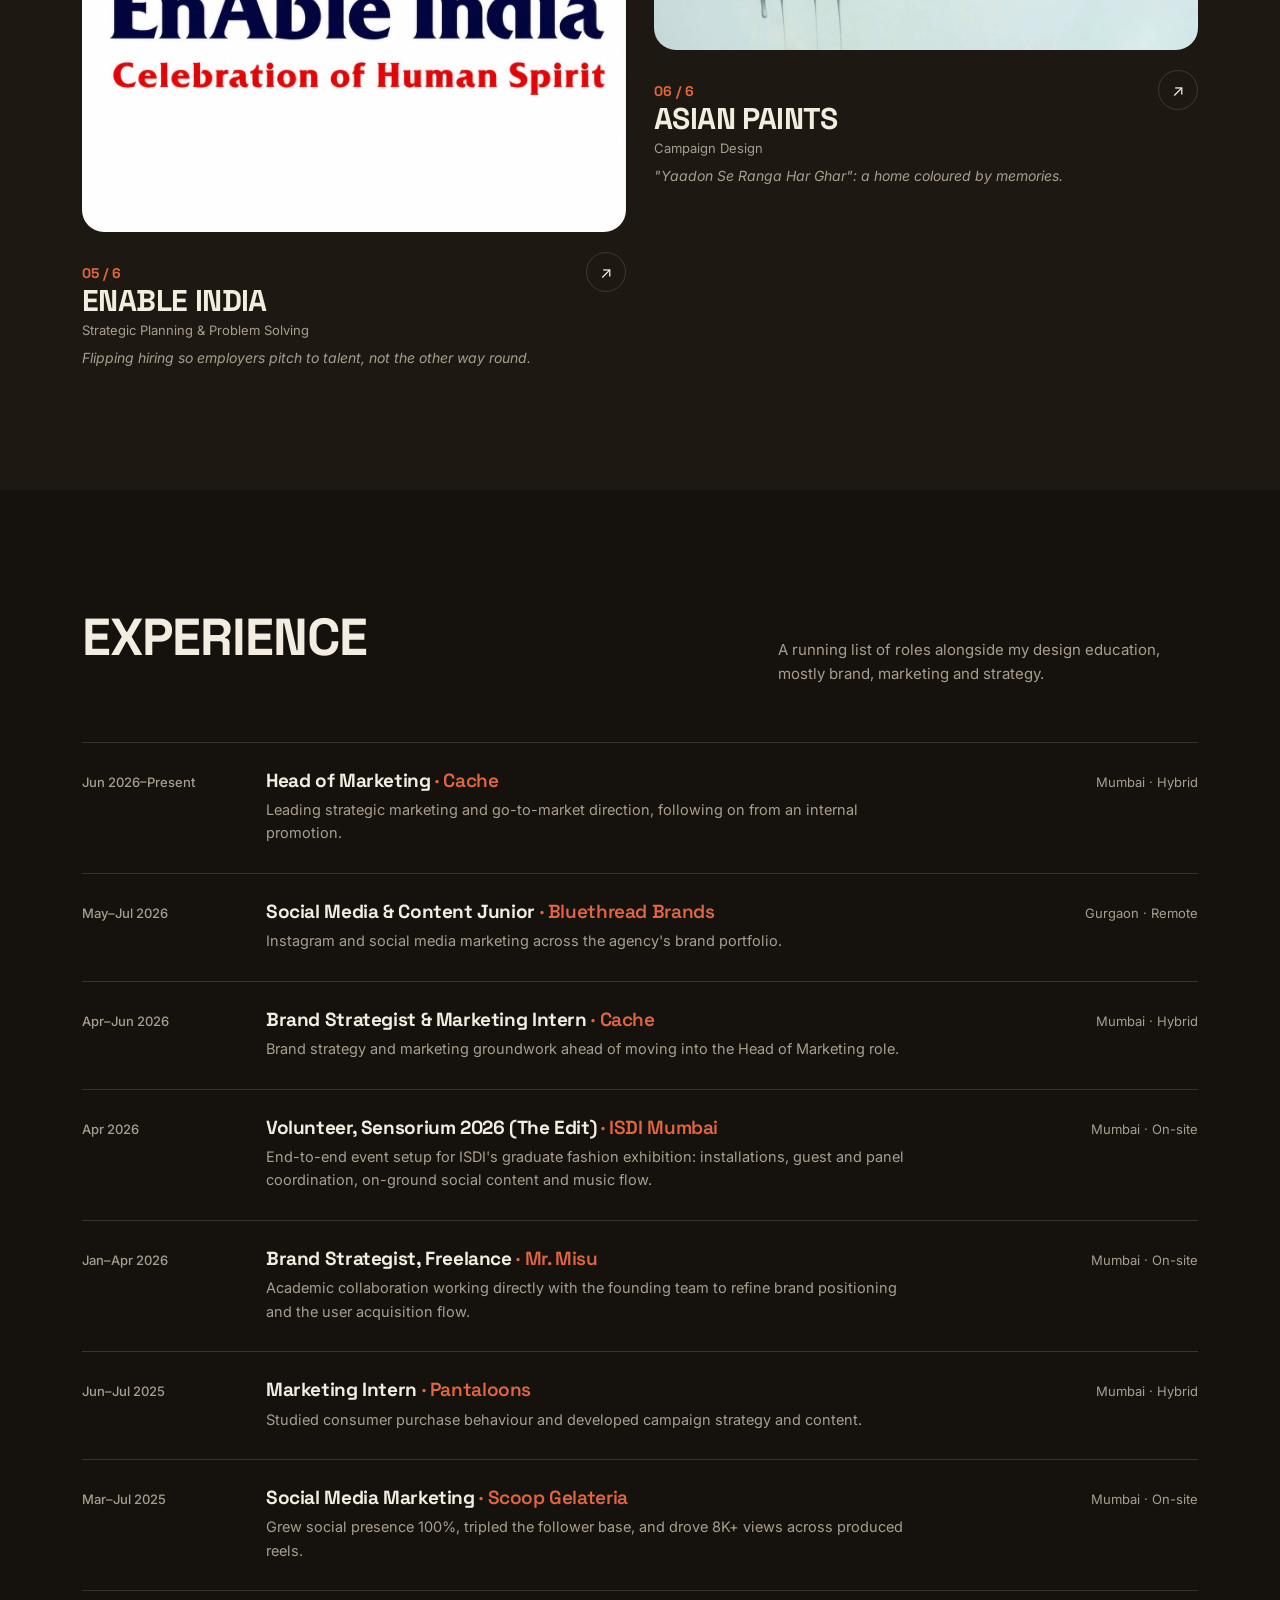
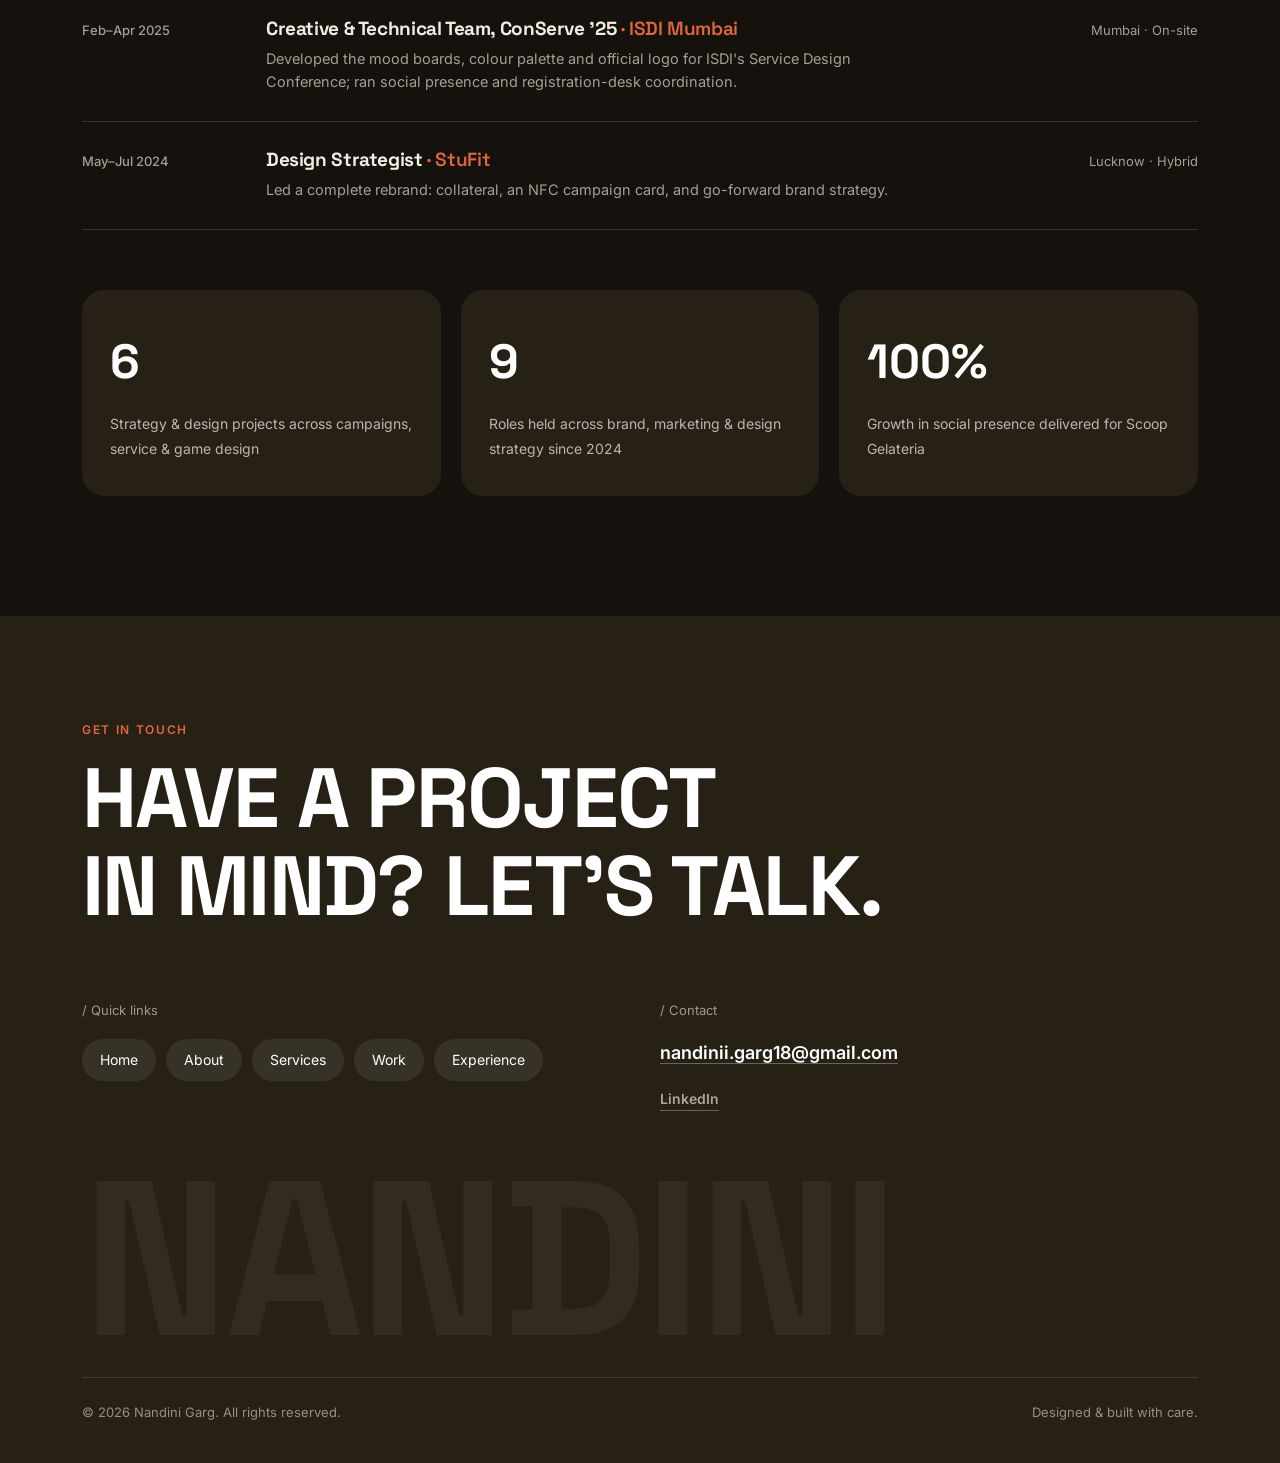
==== commit 84cd1b24: "Remove hero caption below headshot Co-Authored-By: Claude Sonnet 5 <noreply@anthropic.com>" ====
--- a/index.html
+++ b/index.html
@@ -43,7 +43,6 @@
         <div class="hero-photo">
           <img src="images/headshot.jpg" alt="Portrait of Nandini Garg" />
         </div>
-        <span class="hero-caption">/ Designing strategy since 2024</span>
       </div>
 
       <p class="hero-sub reveal in">Hey, I'm Nandini, a design strategist who enjoys sitting at the intersection of design, business, and innovation. I turn research and systems thinking into brand, service, and experience work that people actually feel.</p>
--- a/css/style.css
+++ b/css/style.css
@@ -520,6 +520,22 @@
   box-shadow: 0 8px 30px rgba(0,0,0,0.4);
   display: block;
   background: #000;
+}
+.drive-video-frame {
+  position: relative;
+  width: 100%;
+  aspect-ratio: 16/9;
+  border-radius: 14px;
+  overflow: hidden;
+  box-shadow: 0 8px 30px rgba(0,0,0,0.4);
+  background: #000;
+}
+.drive-video-frame iframe {
+  position: absolute;
+  inset: 0;
+  width: 100%;
+  height: 100%;
+  border: none;
 }
 
 .gallery-head {
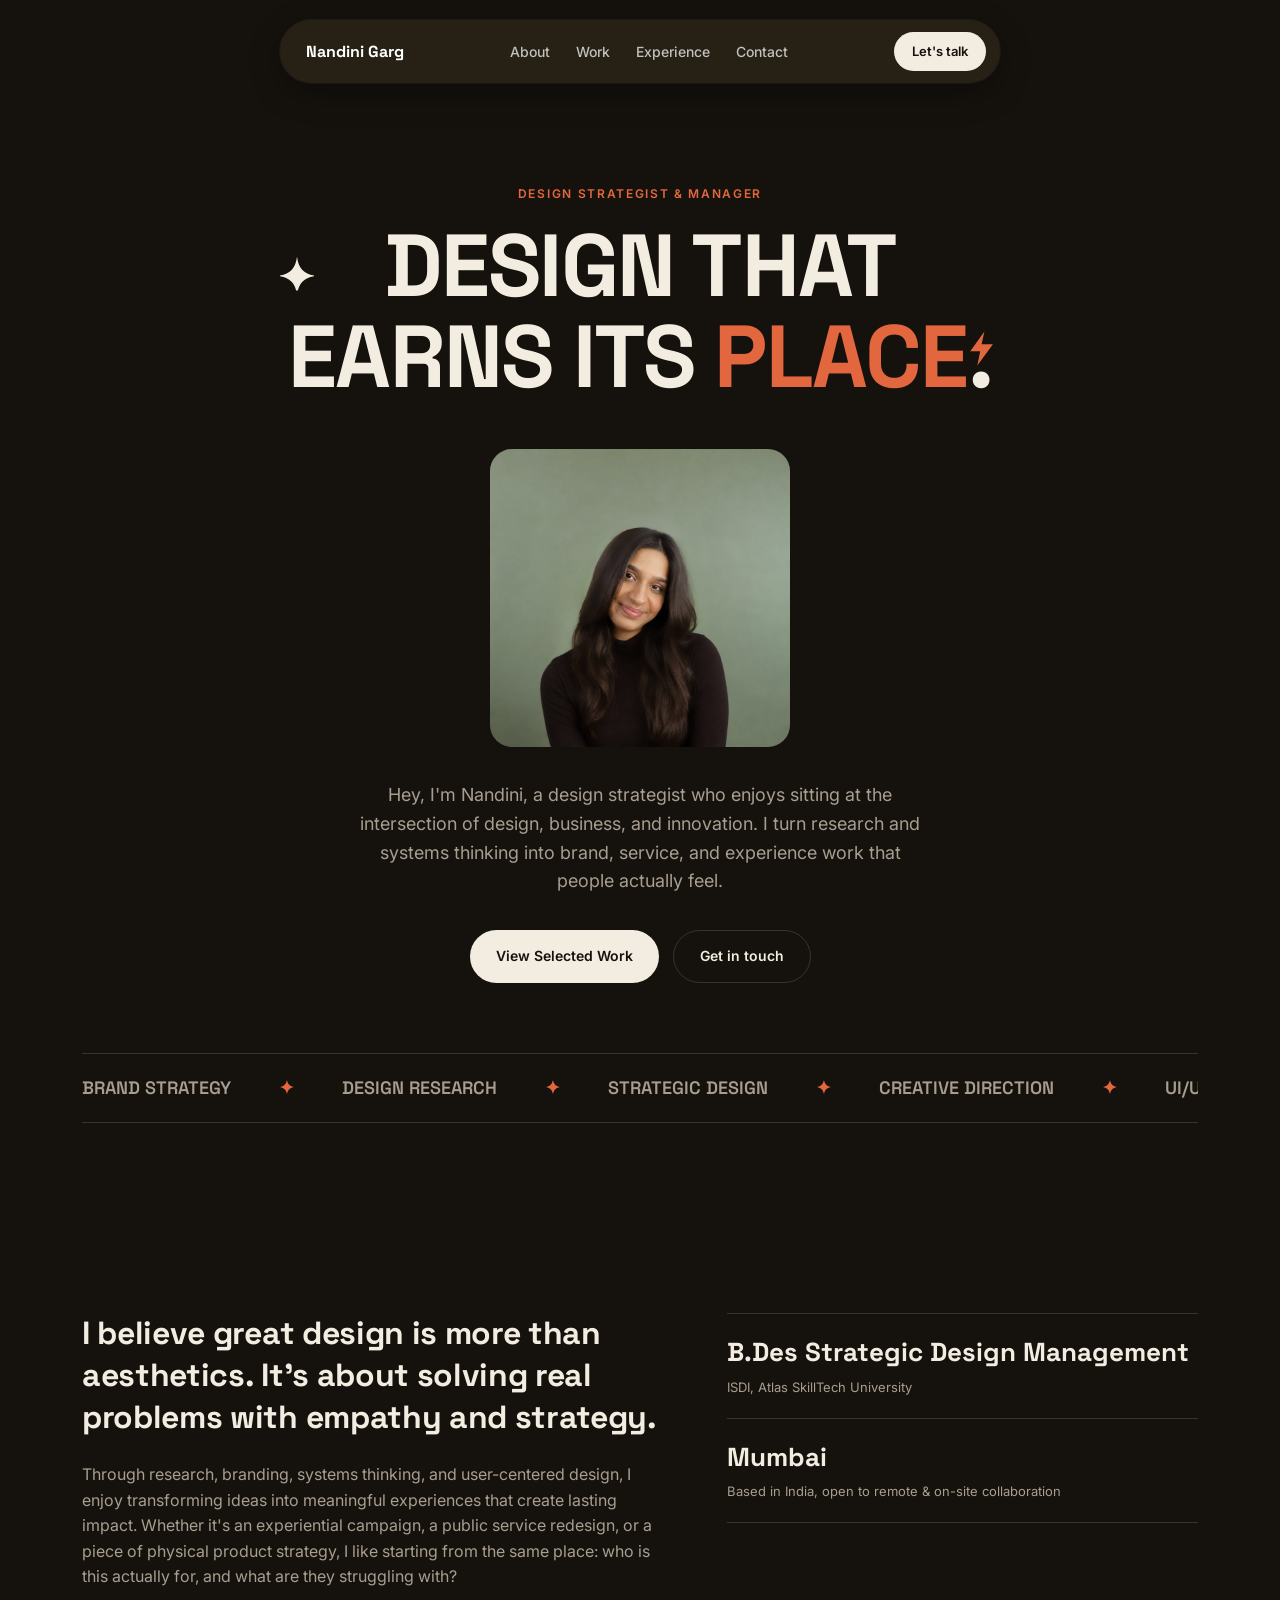
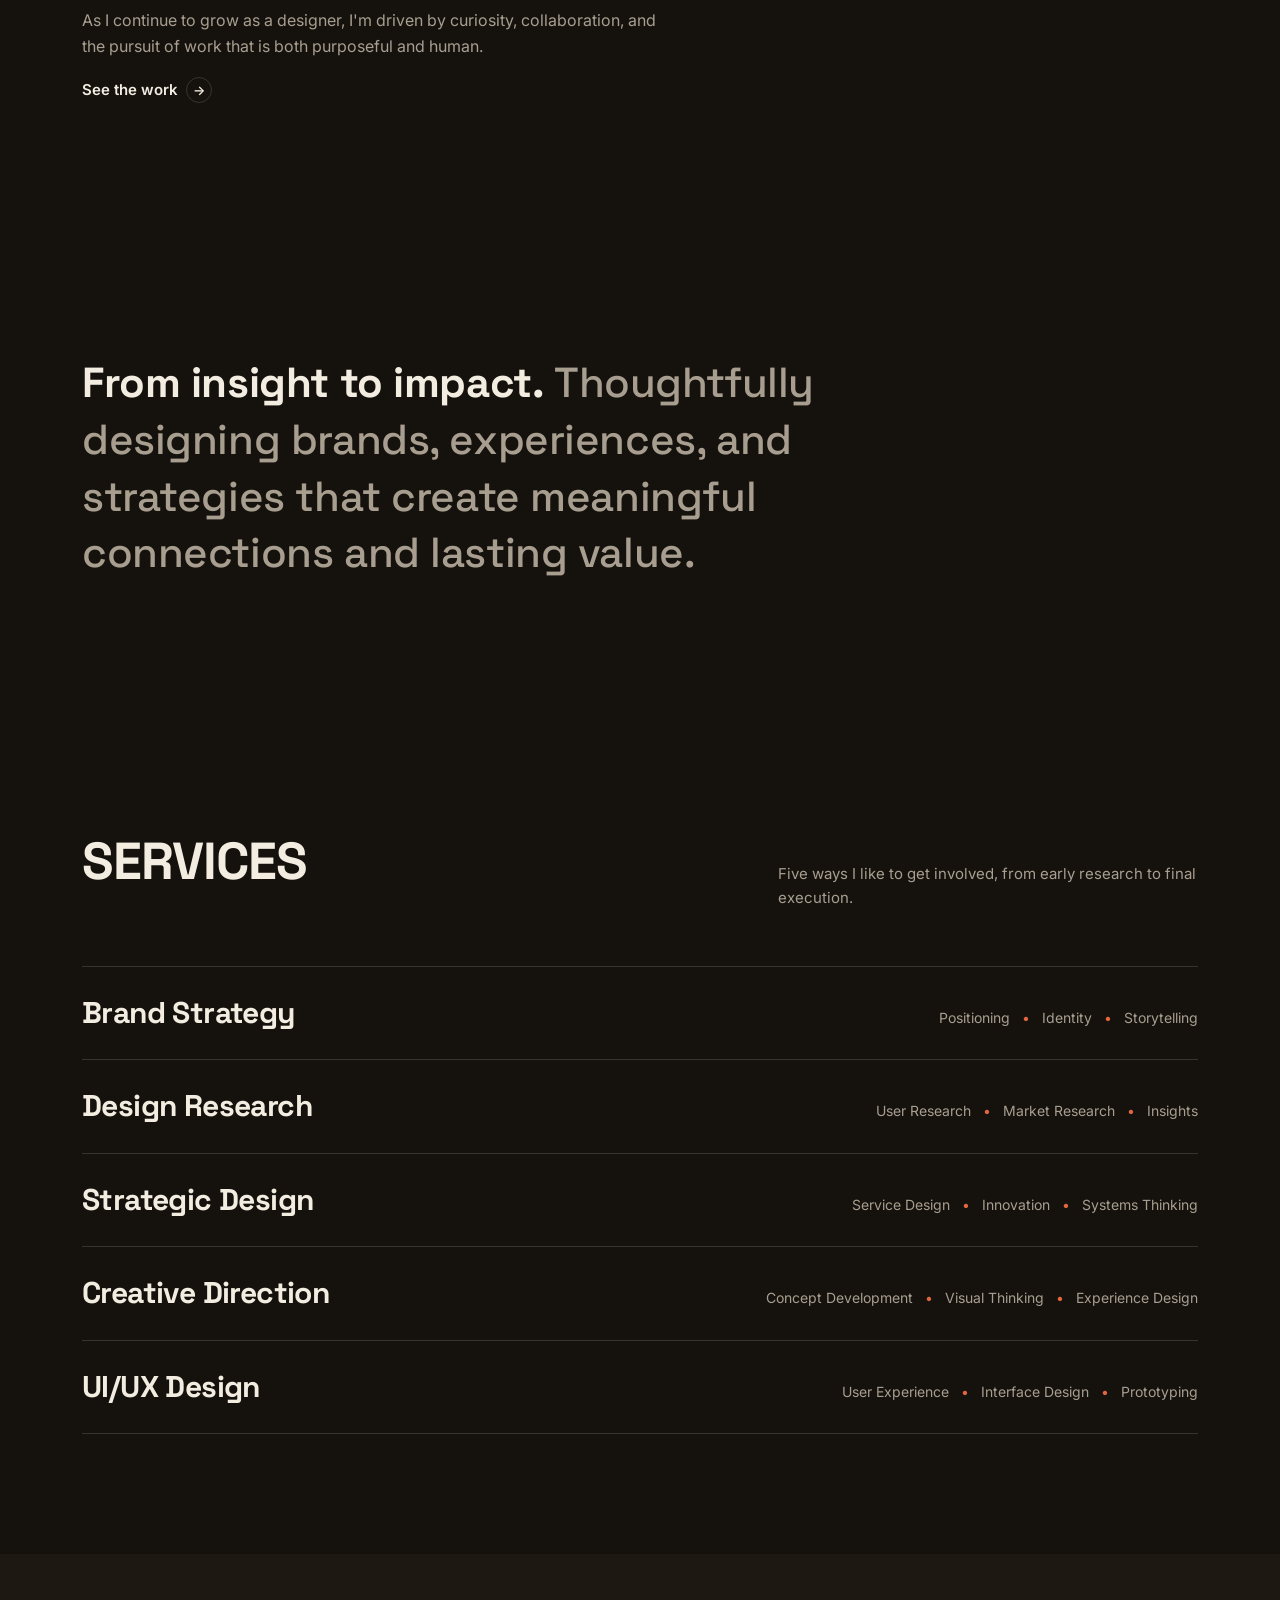
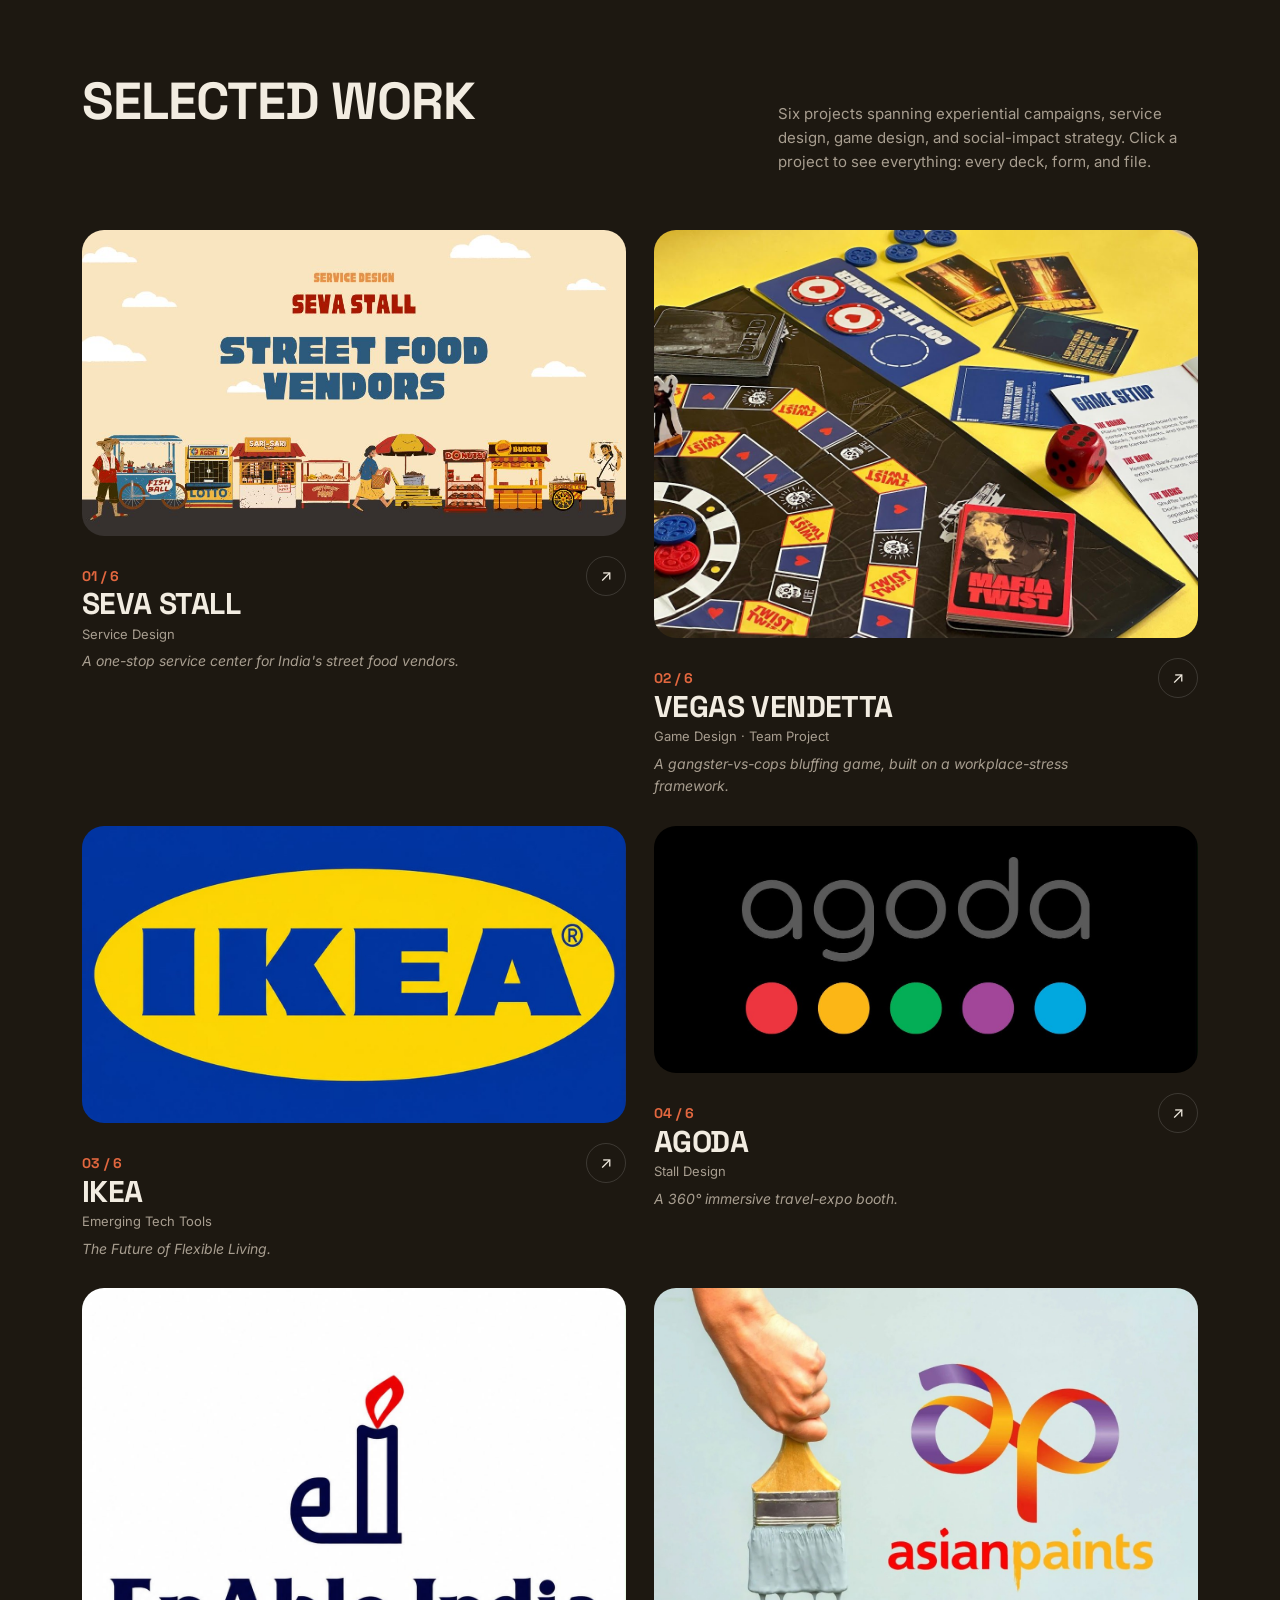
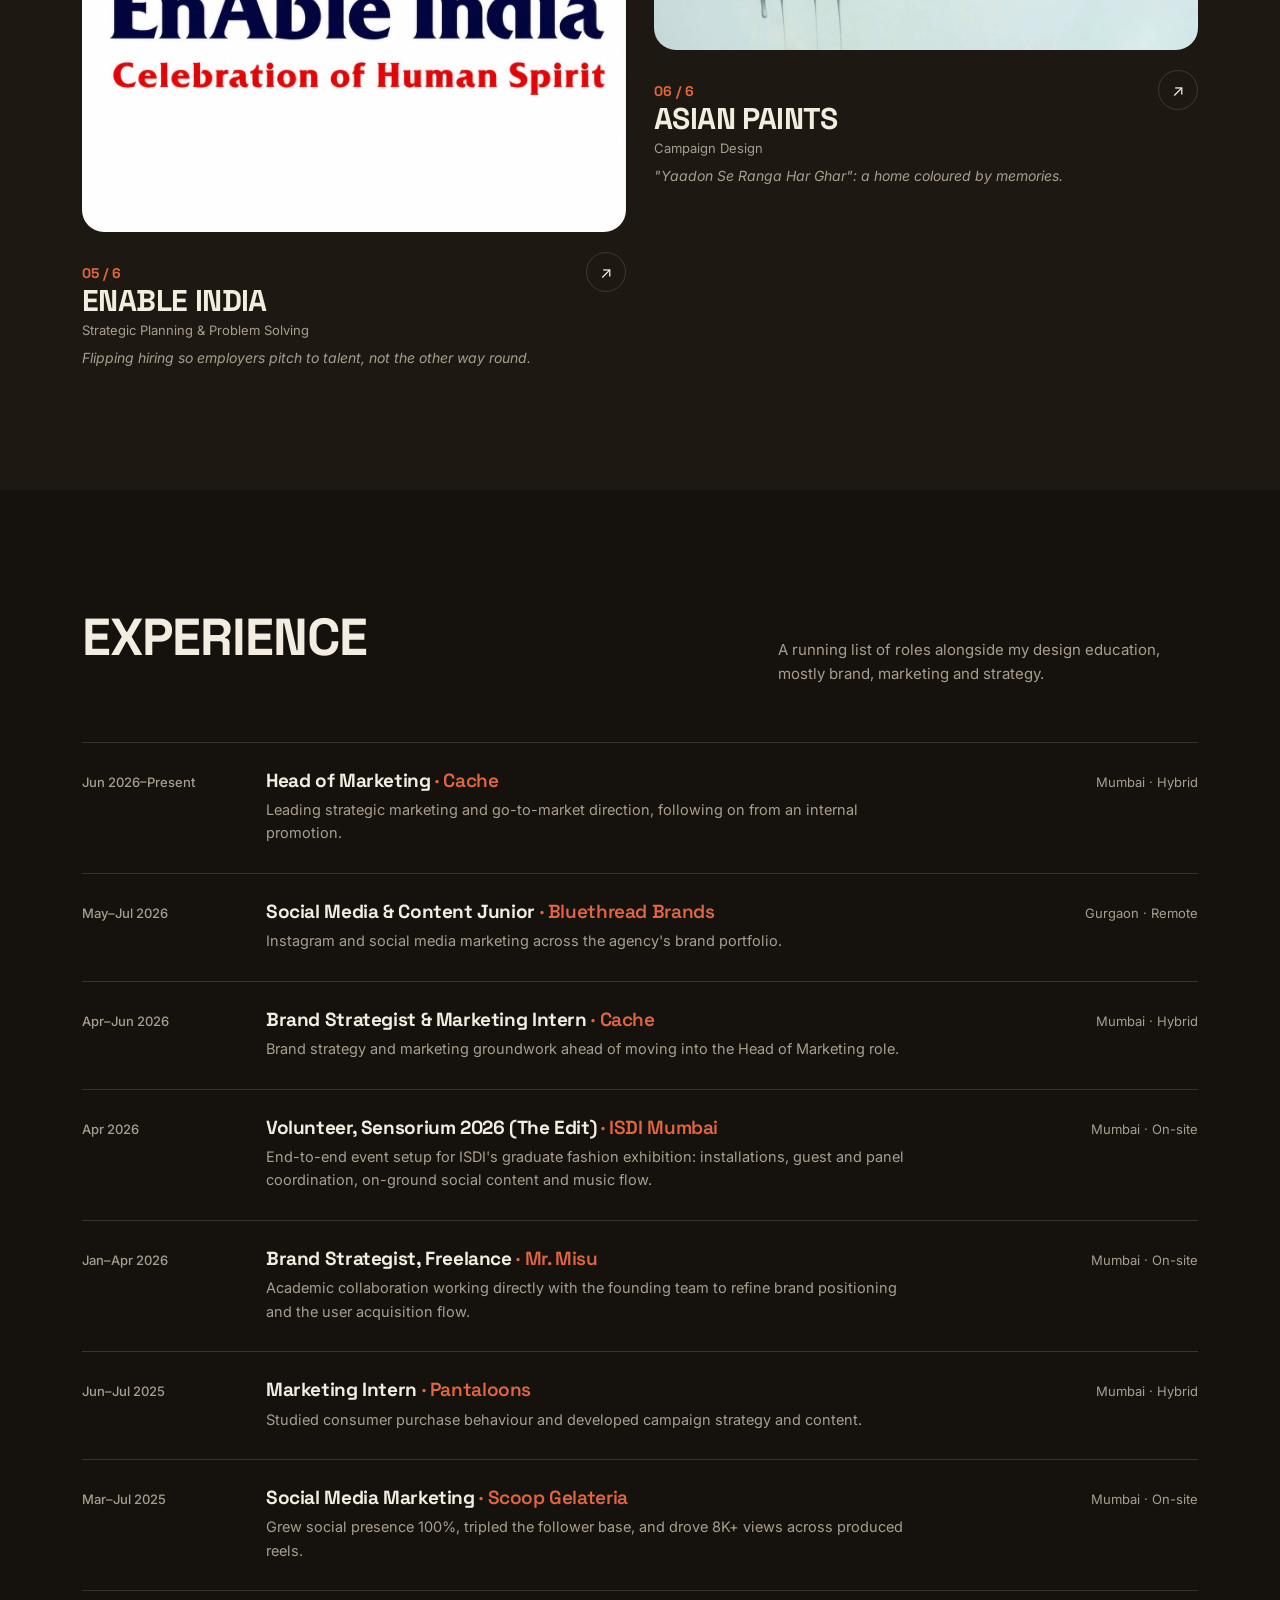
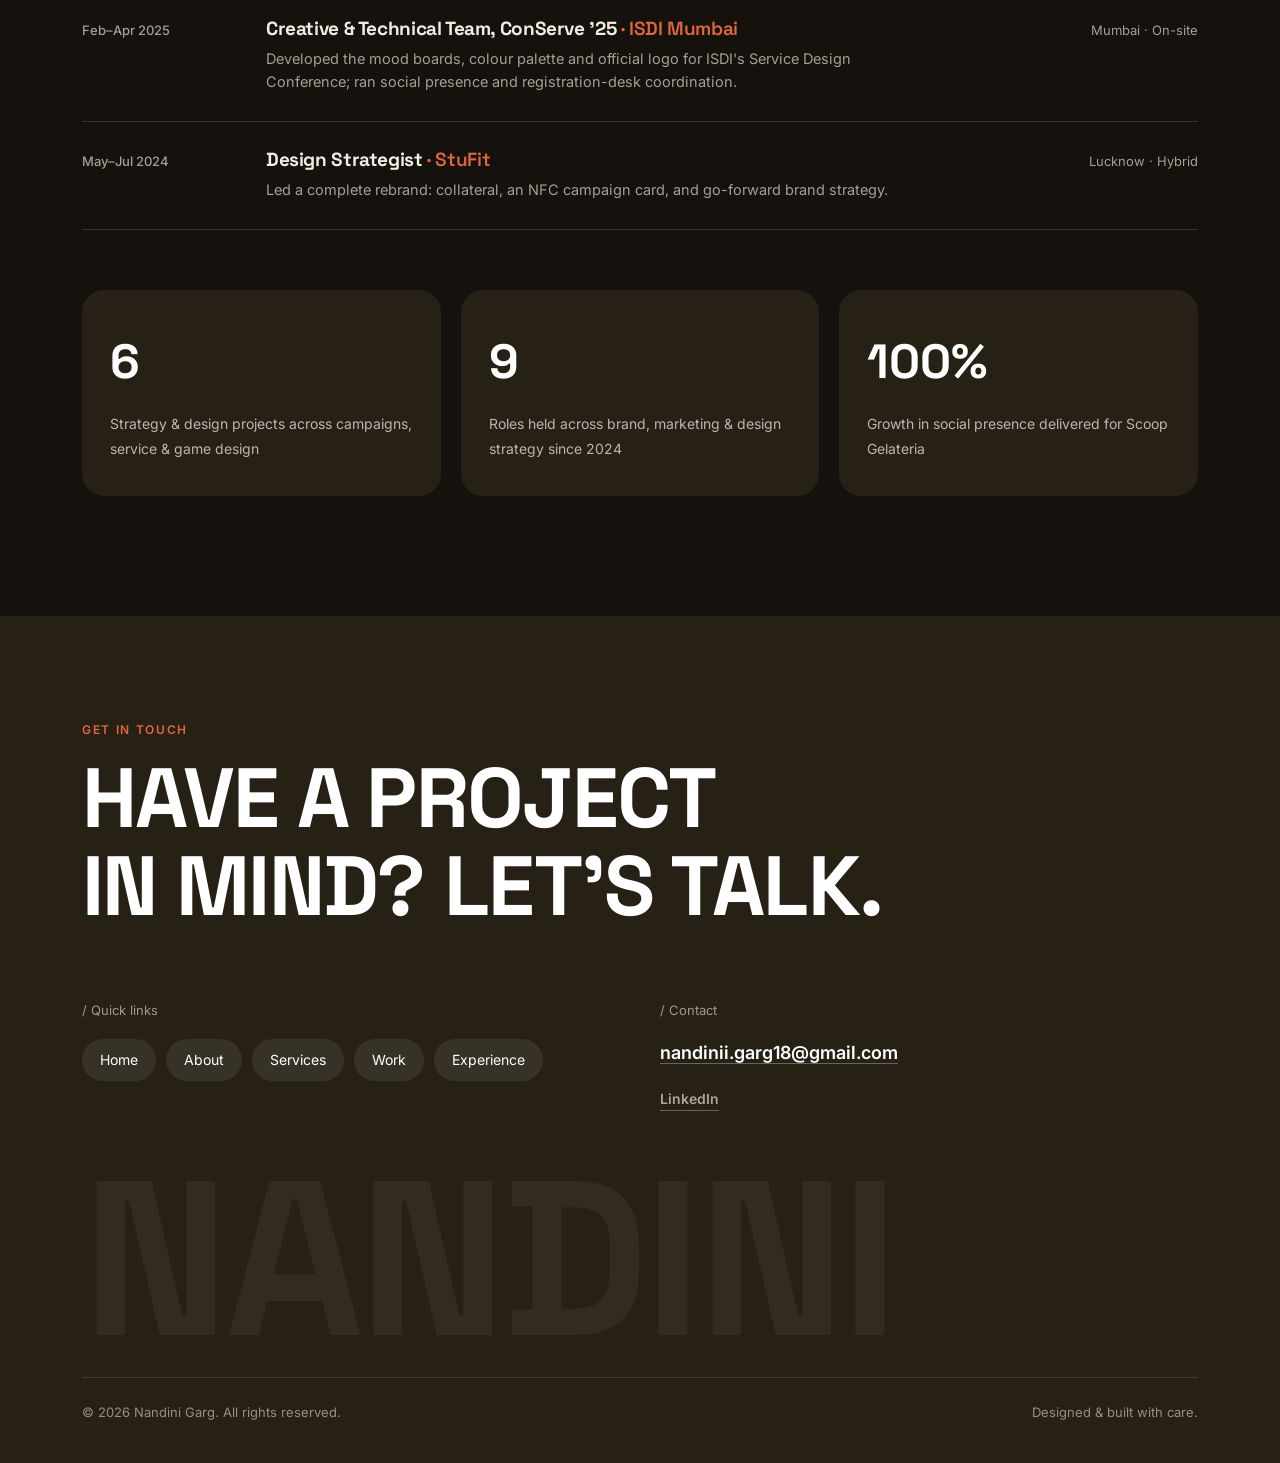
==== commit 54fbf549: "Fix education fact card: combine B.Des + Strategic Design Management in bold, ISDI/university as sub" ====
--- a/index.html
+++ b/index.html
@@ -73,8 +73,8 @@
         </div>
         <div class="about-side reveal">
           <div class="fact">
-            <b>B.Des</b>
-            <span>Strategic Design Management, ISDI, Atlas SkillTech University</span>
+            <b>B.Des Strategic Design Management</b>
+            <span>ISDI, Atlas SkillTech University</span>
           </div>
           <div class="fact">
             <b>Mumbai</b>
--- a/css/style.css
+++ b/css/style.css
@@ -312,7 +312,7 @@
   margin: 0 0 18px;
 }
 
-.about-side { display: flex; flex-direction: column; justify-content: space-between; }
+.about-side { display: flex; flex-direction: column; justify-content: flex-start; }
 .about-side .fact {
   border-top: 1px solid var(--line);
   padding: 18px 0;
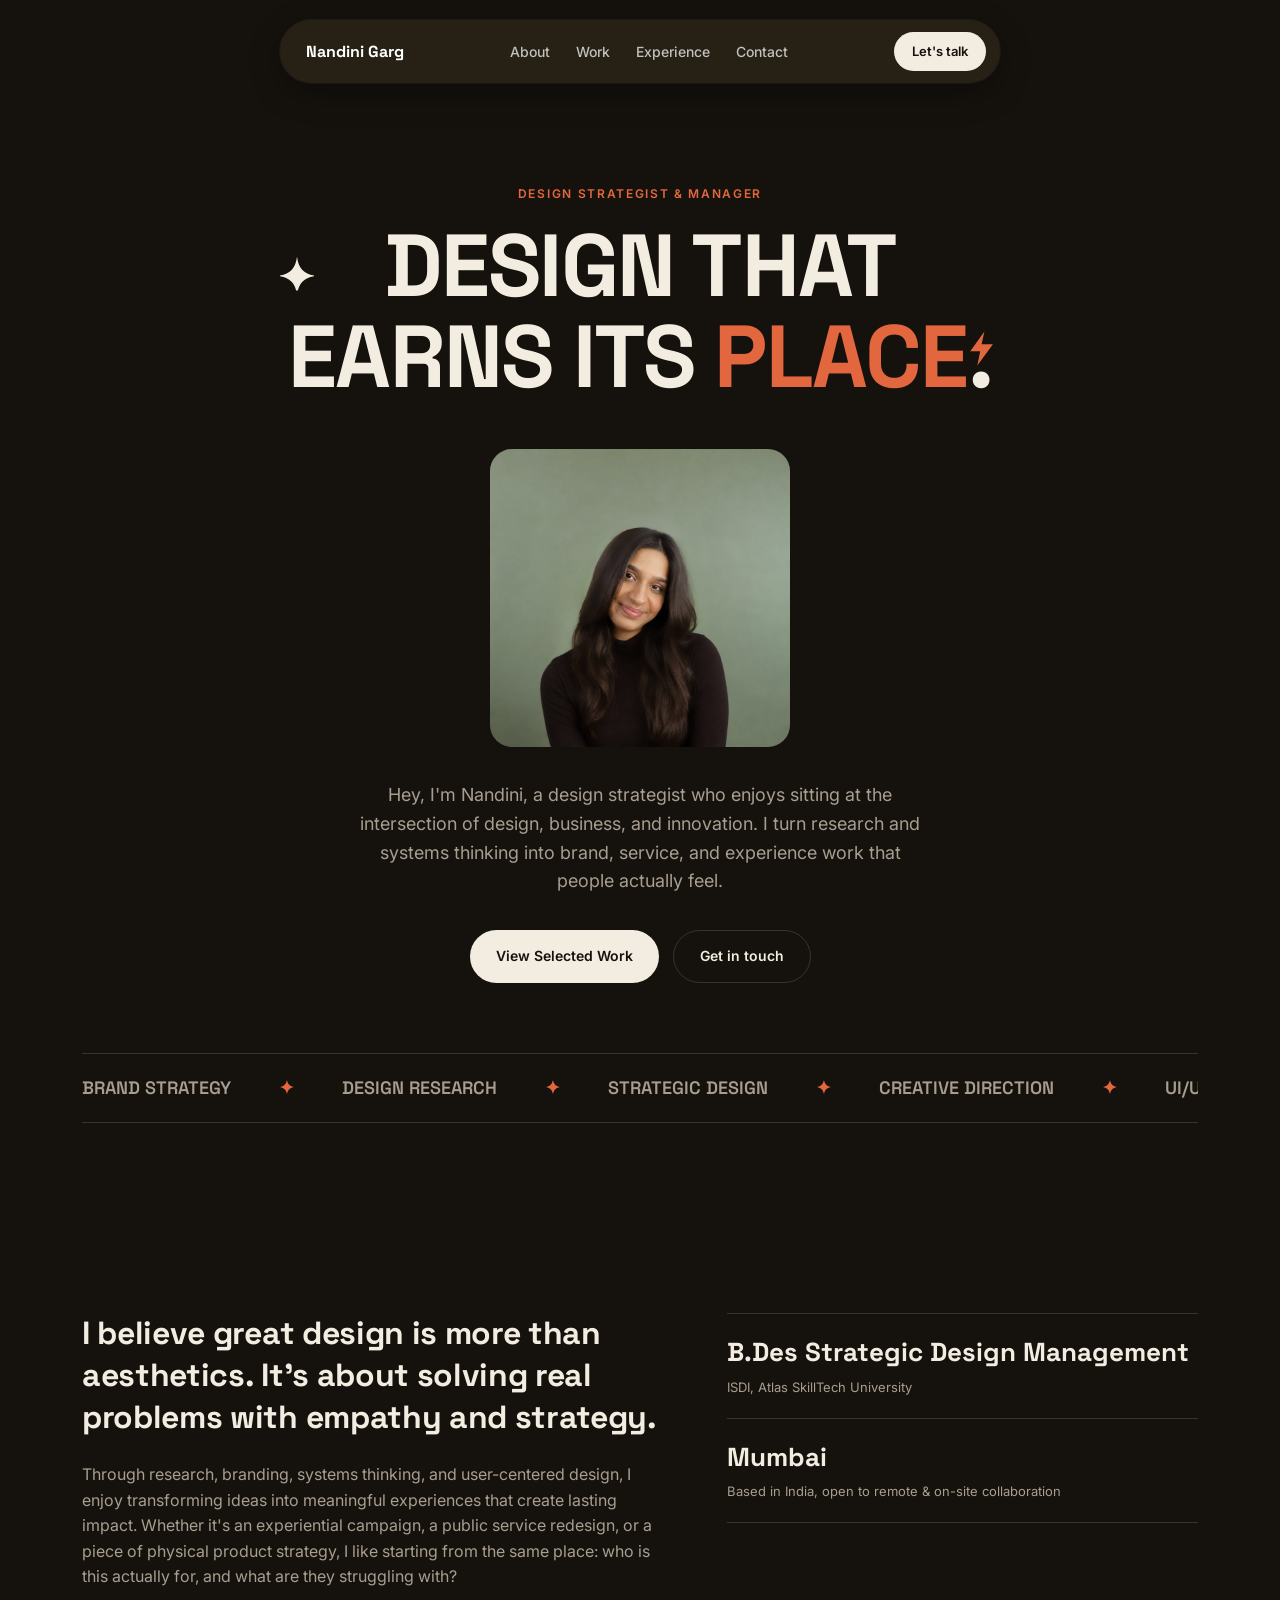
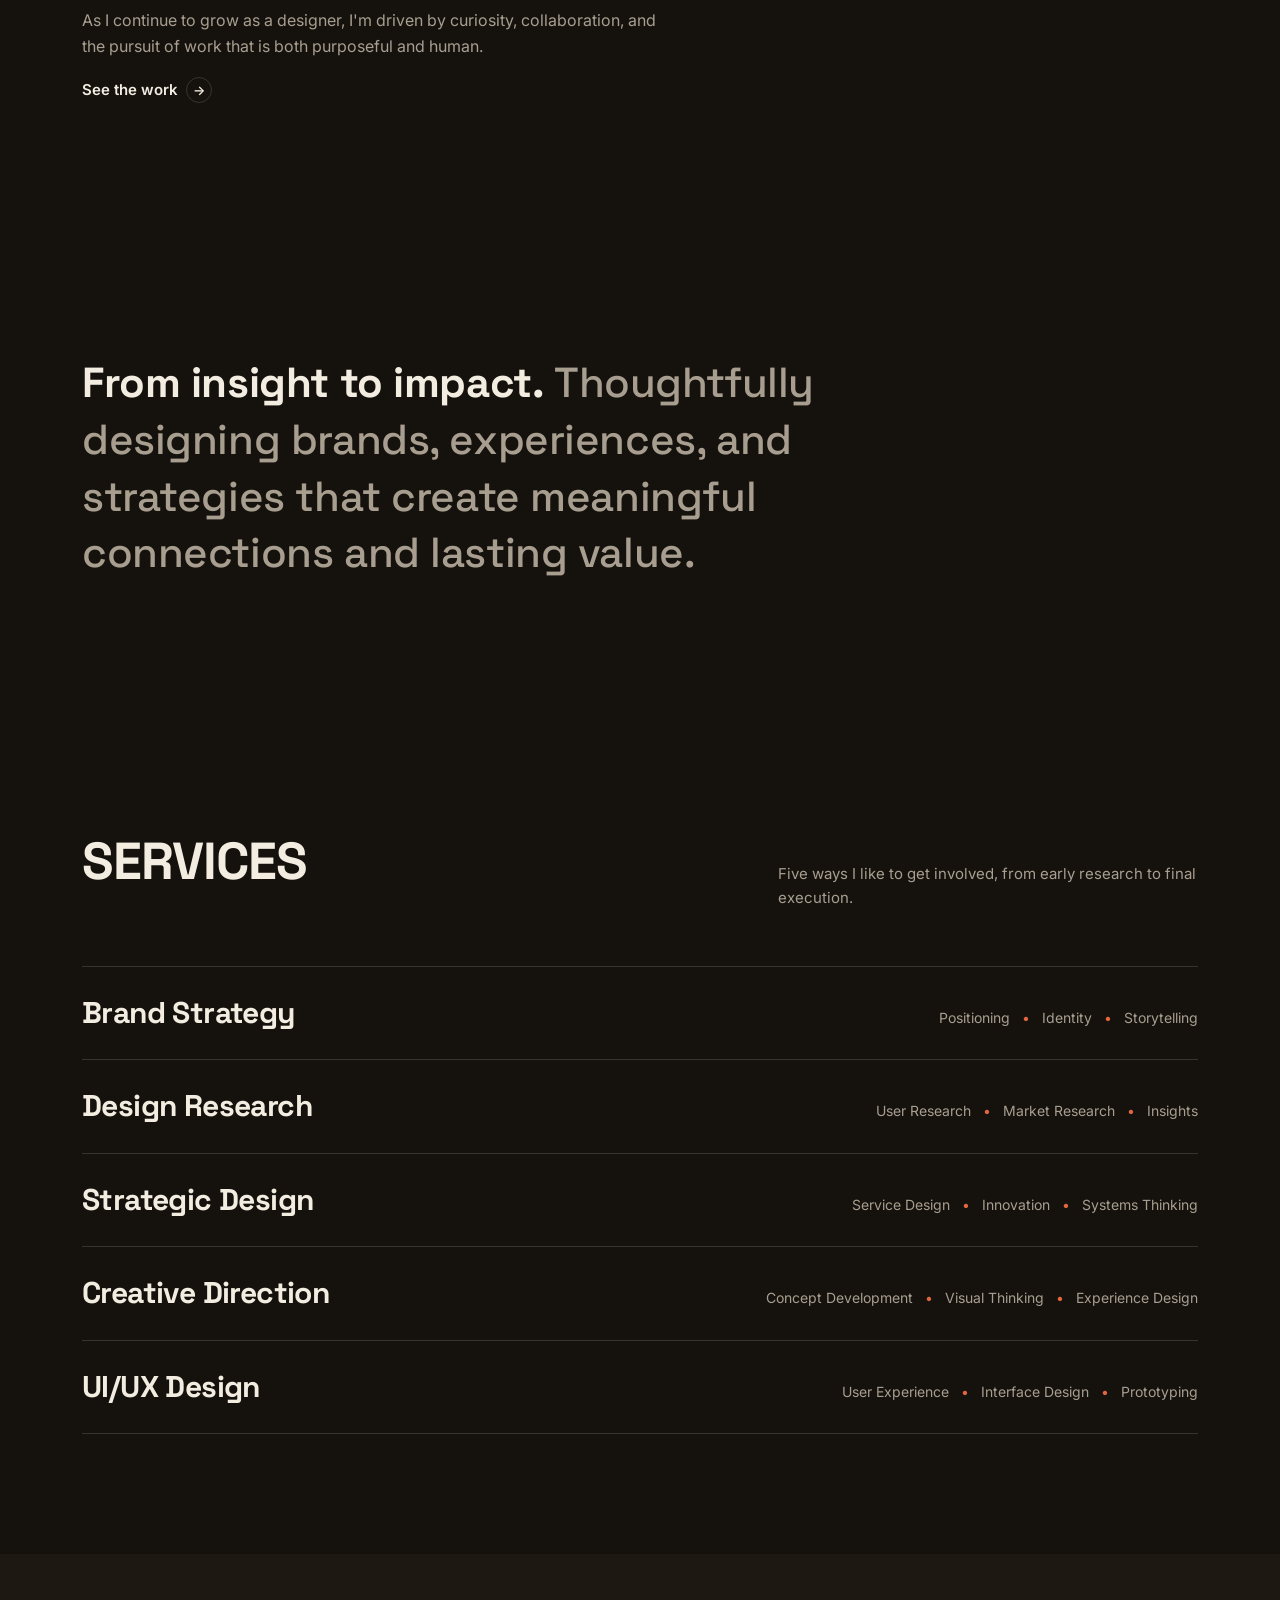
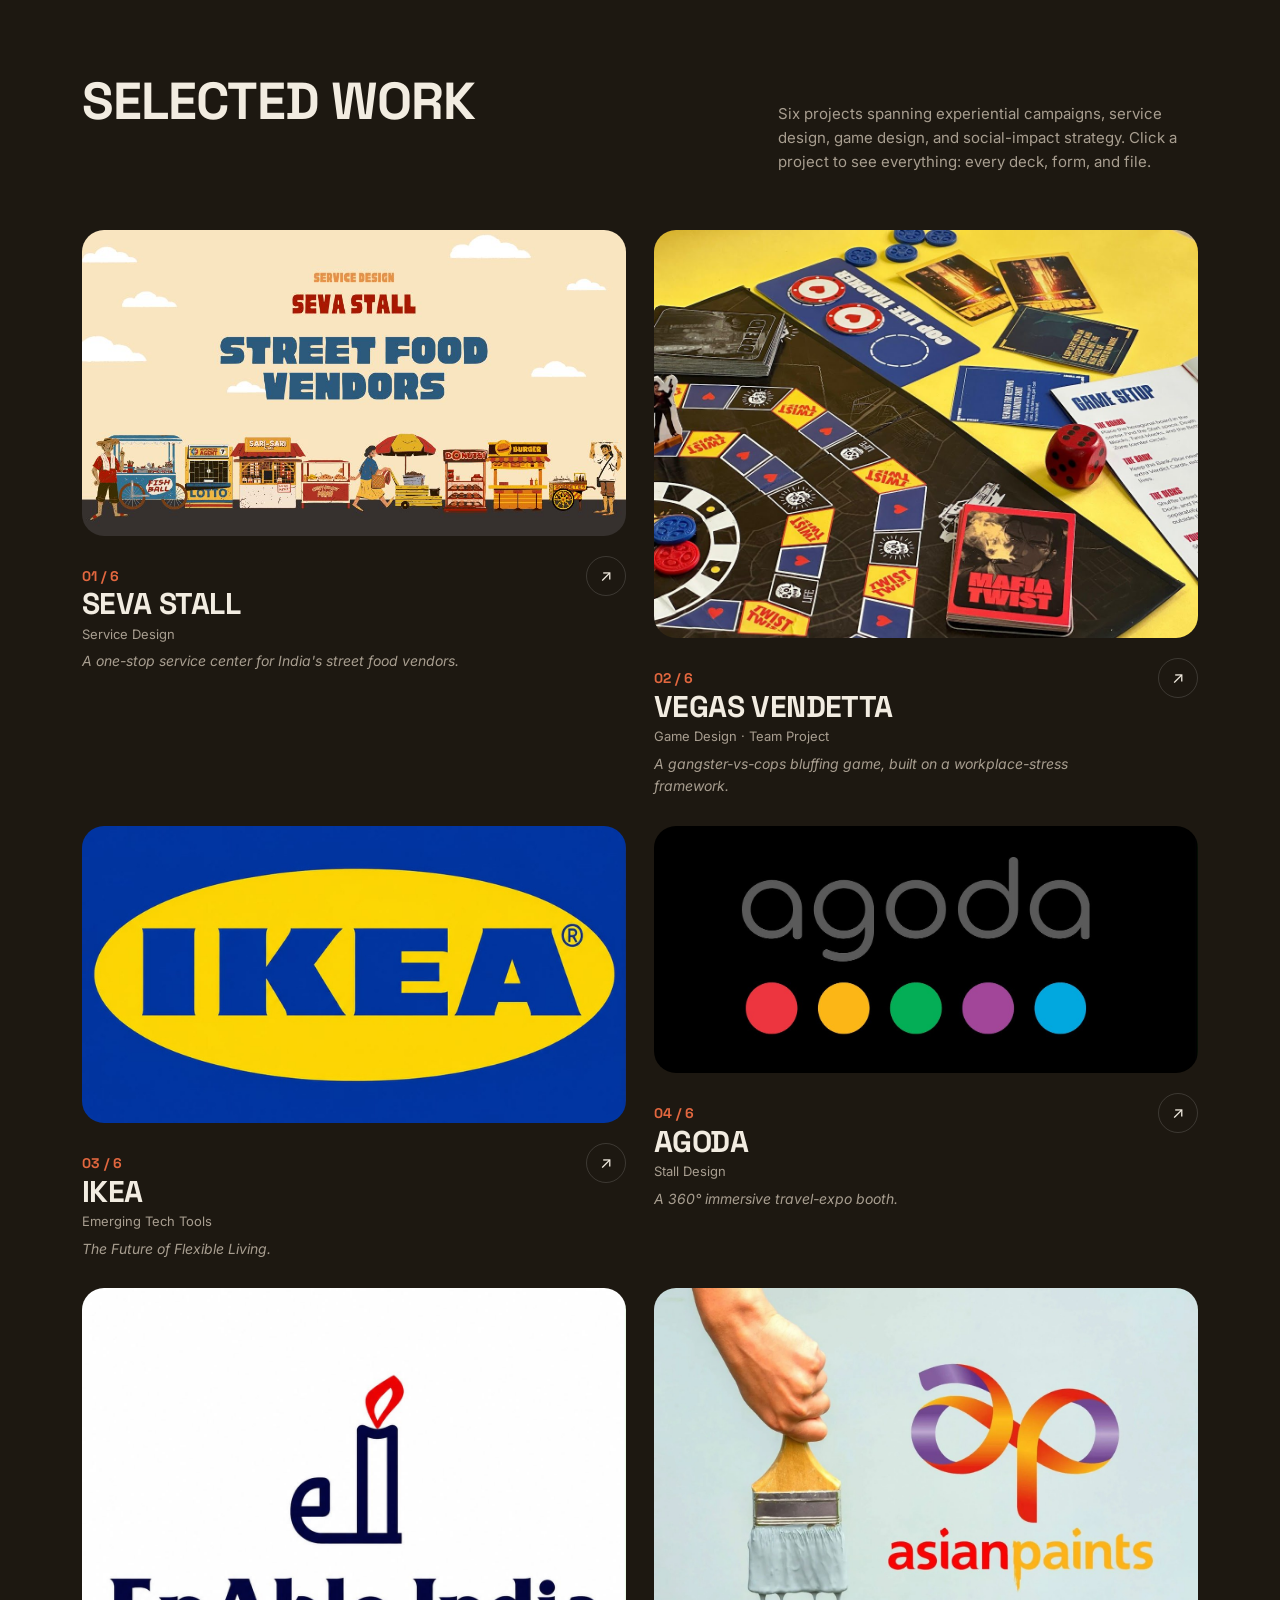
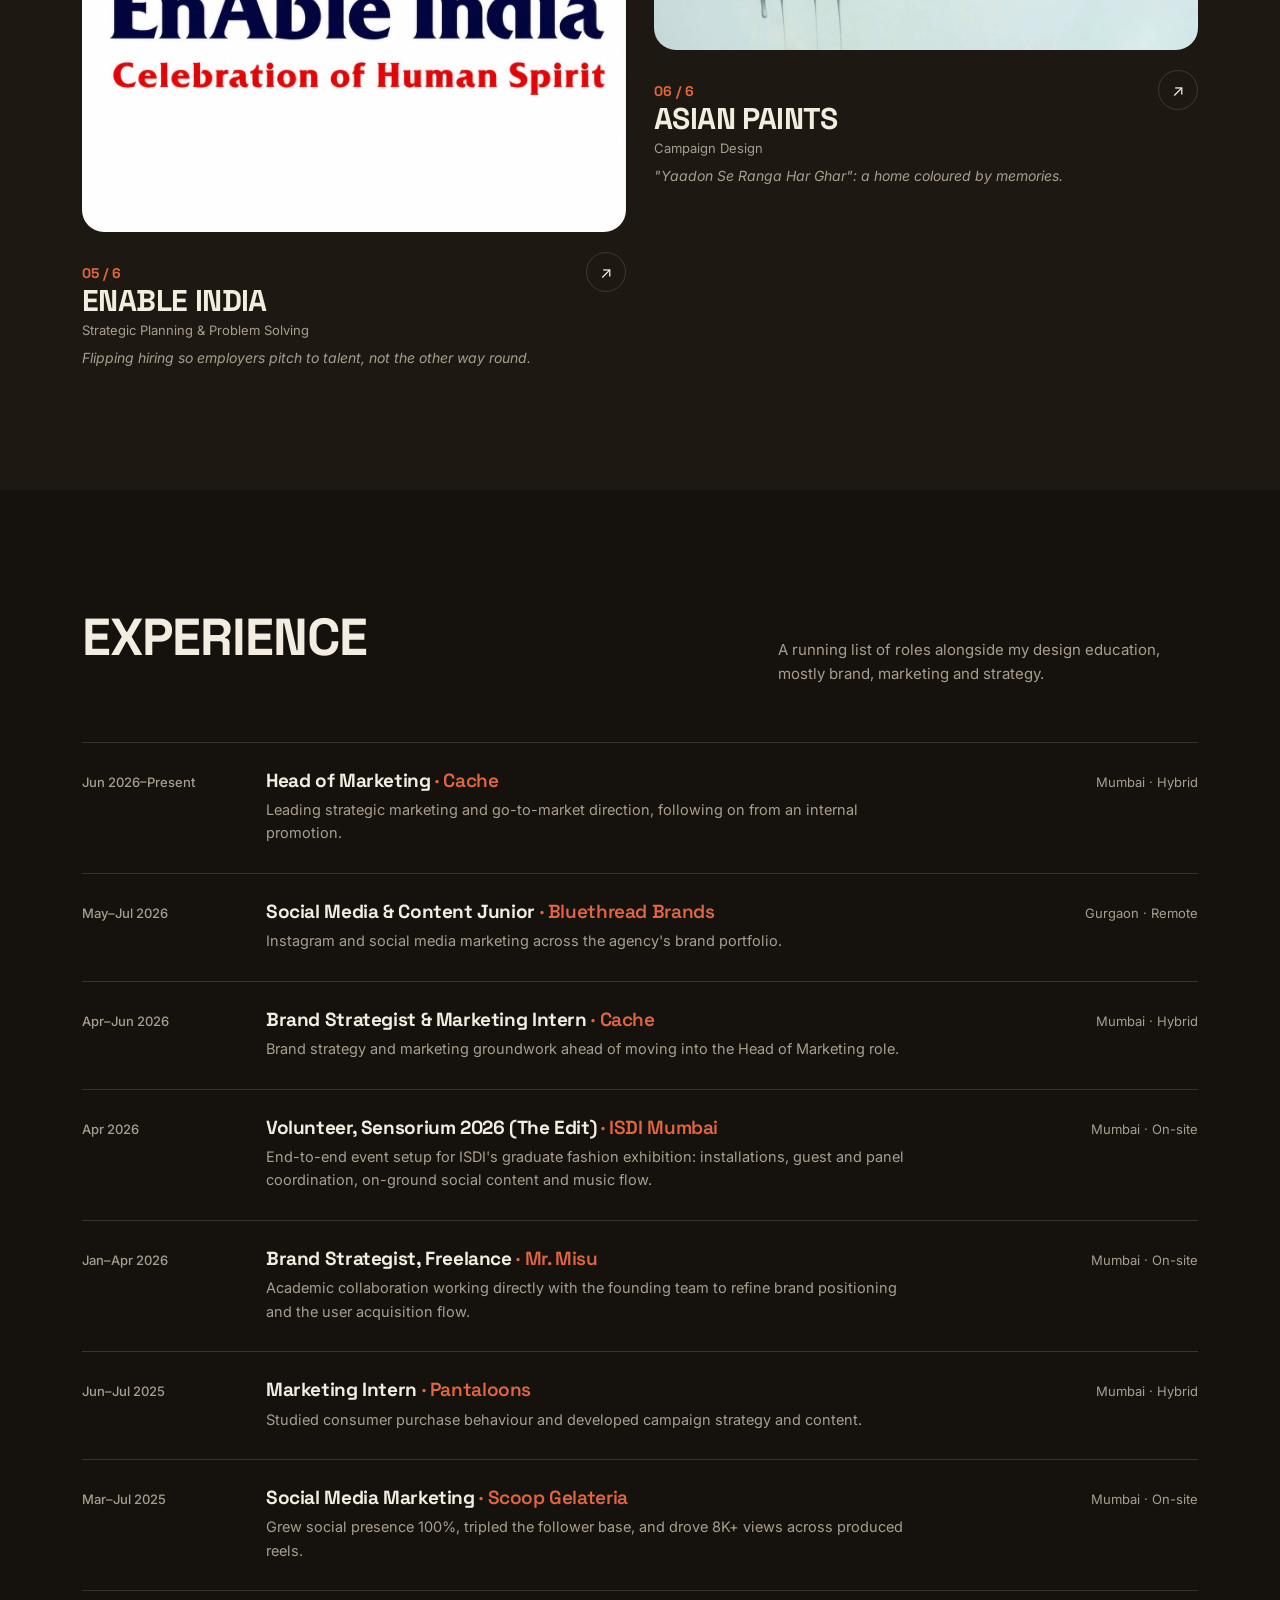
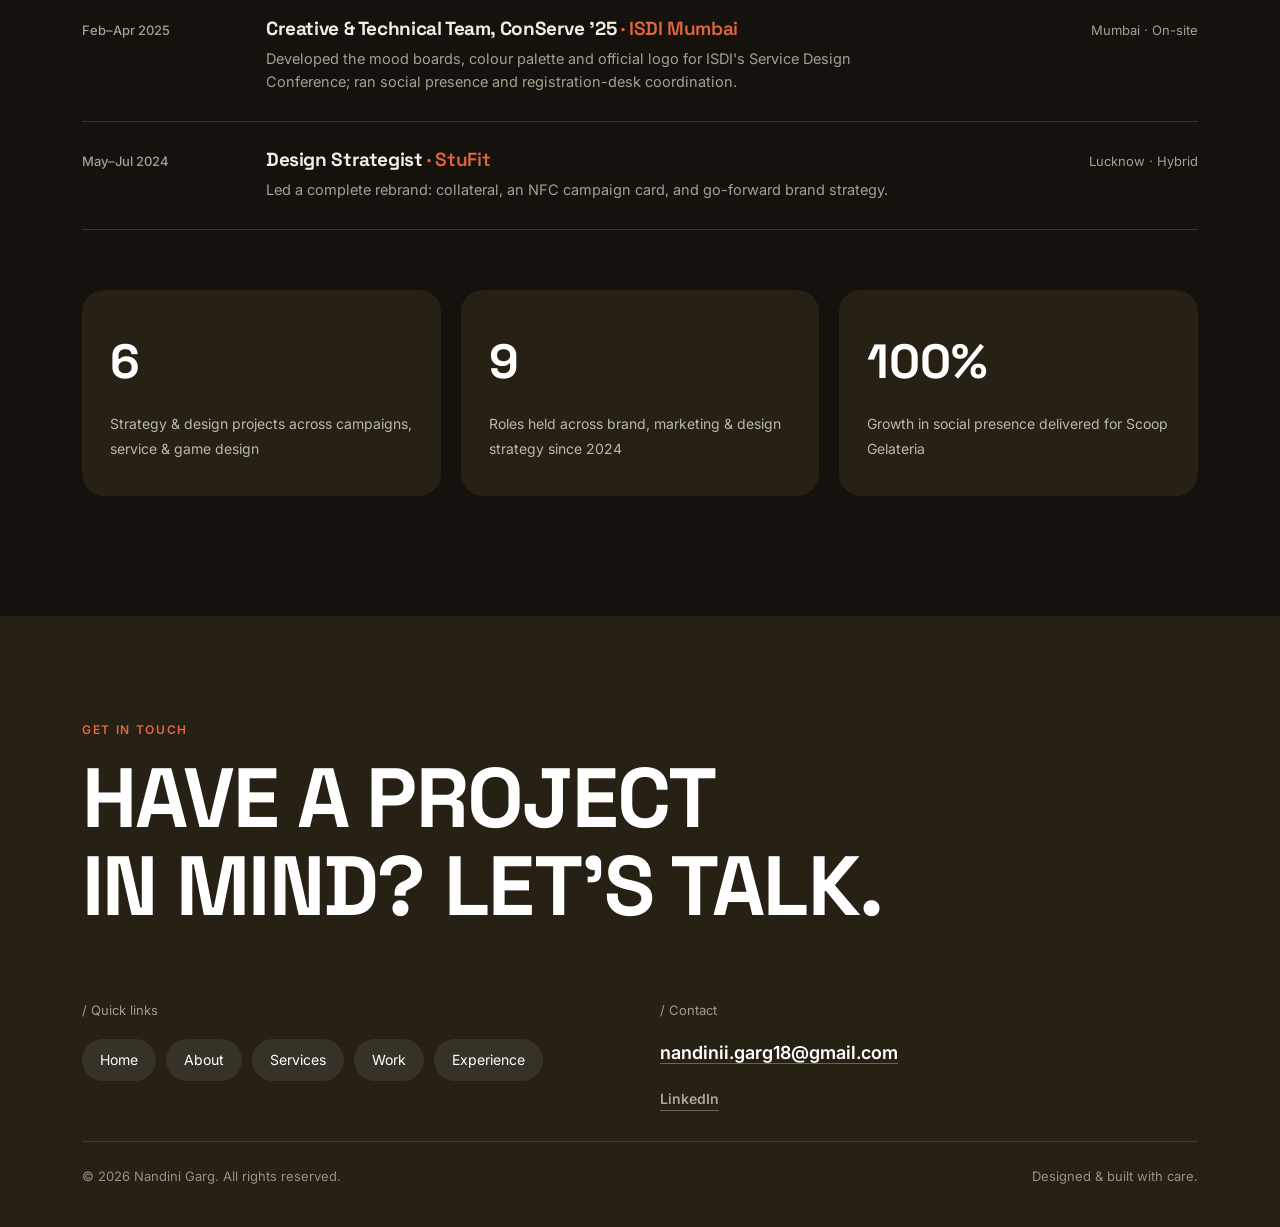
==== commit 4b5a5851: "Remove giant NANDINI wordmark from footer; fix stretched flex gap in about-side facts Co-Authored-By" ====
--- a/index.html
+++ b/index.html
@@ -264,7 +264,6 @@
       </div>
     </div>
 
-    <div class="footer-wordmark" aria-hidden="true">NANDINI</div>
 
     <div class="copyline">
       <span>&copy; <span id="year"></span> Nandini Garg. All rights reserved.</span>
--- a/css/style.css
+++ b/css/style.css
@@ -312,7 +312,7 @@
   margin: 0 0 18px;
 }
 
-.about-side { display: flex; flex-direction: column; justify-content: flex-start; }
+.about-side { display: flex; flex-direction: column; justify-content: flex-start; align-self: start; }
 .about-side .fact {
   border-top: 1px solid var(--line);
   padding: 18px 0;
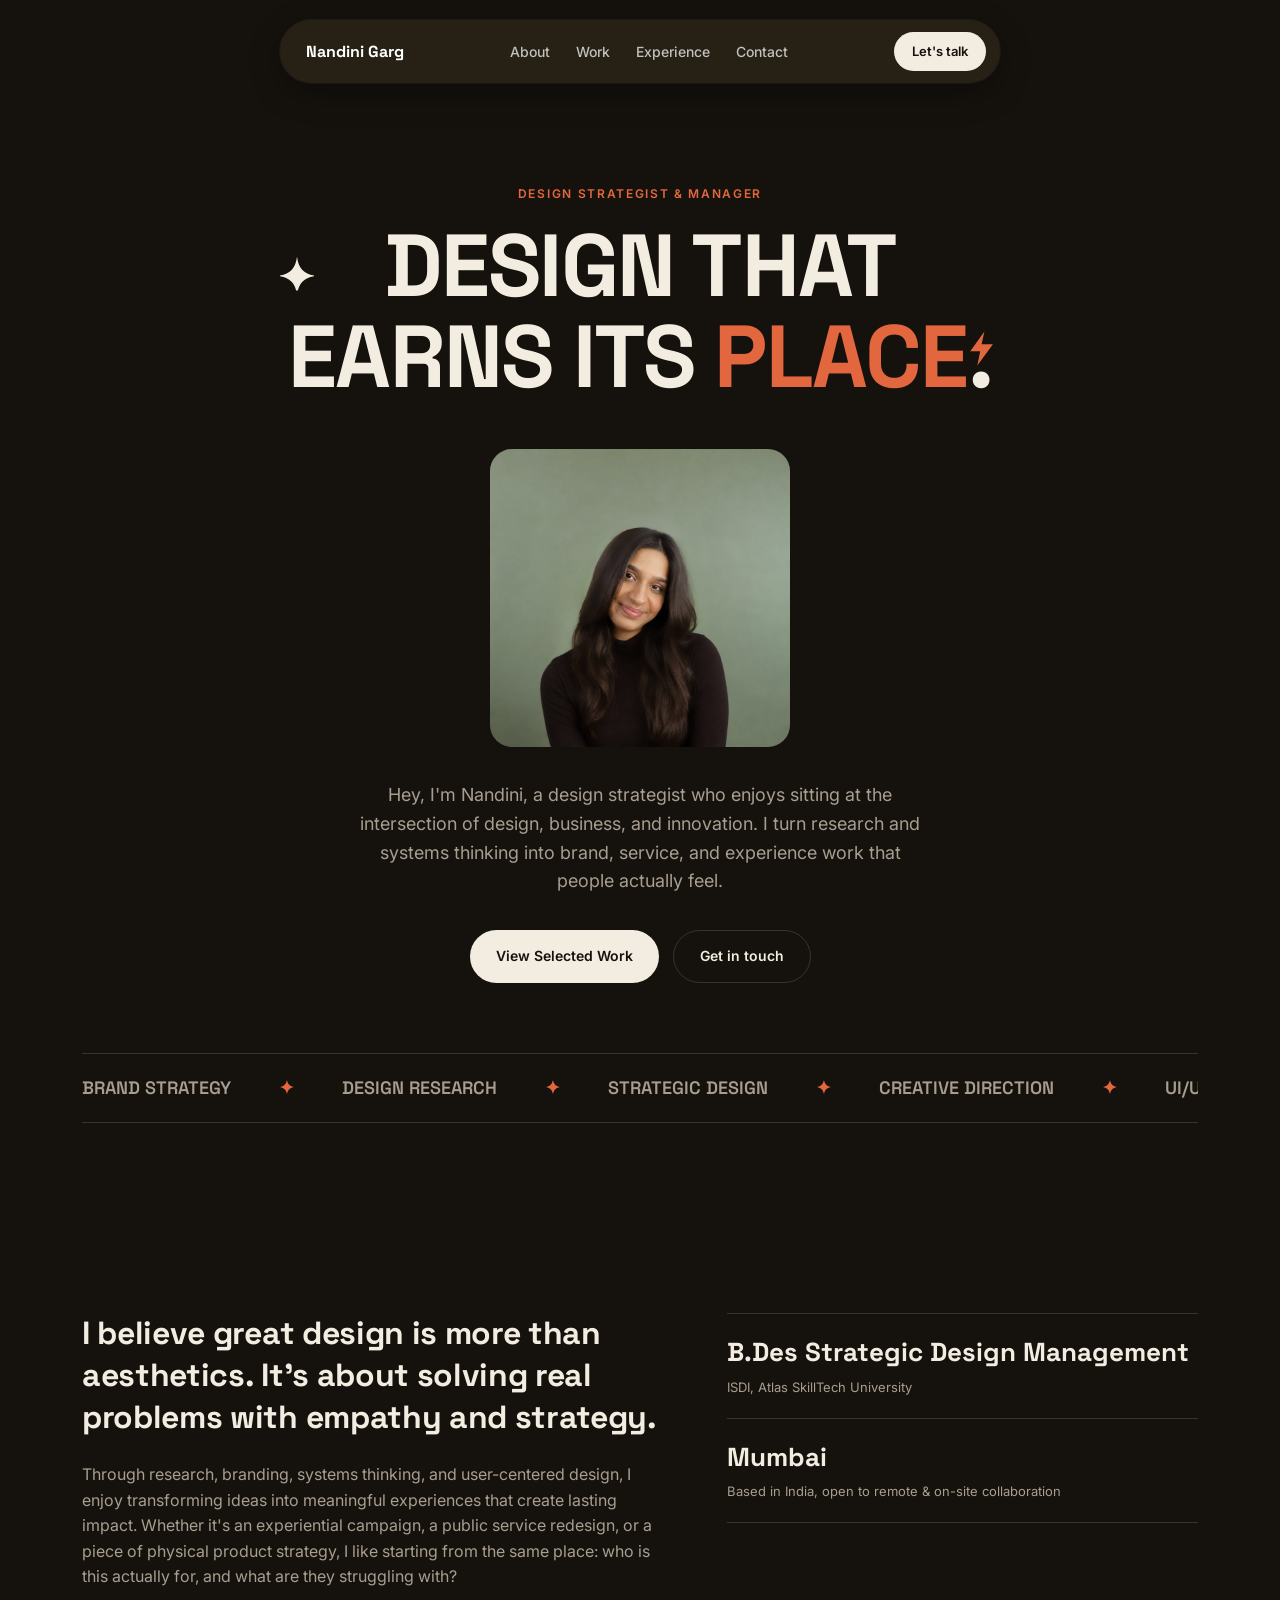
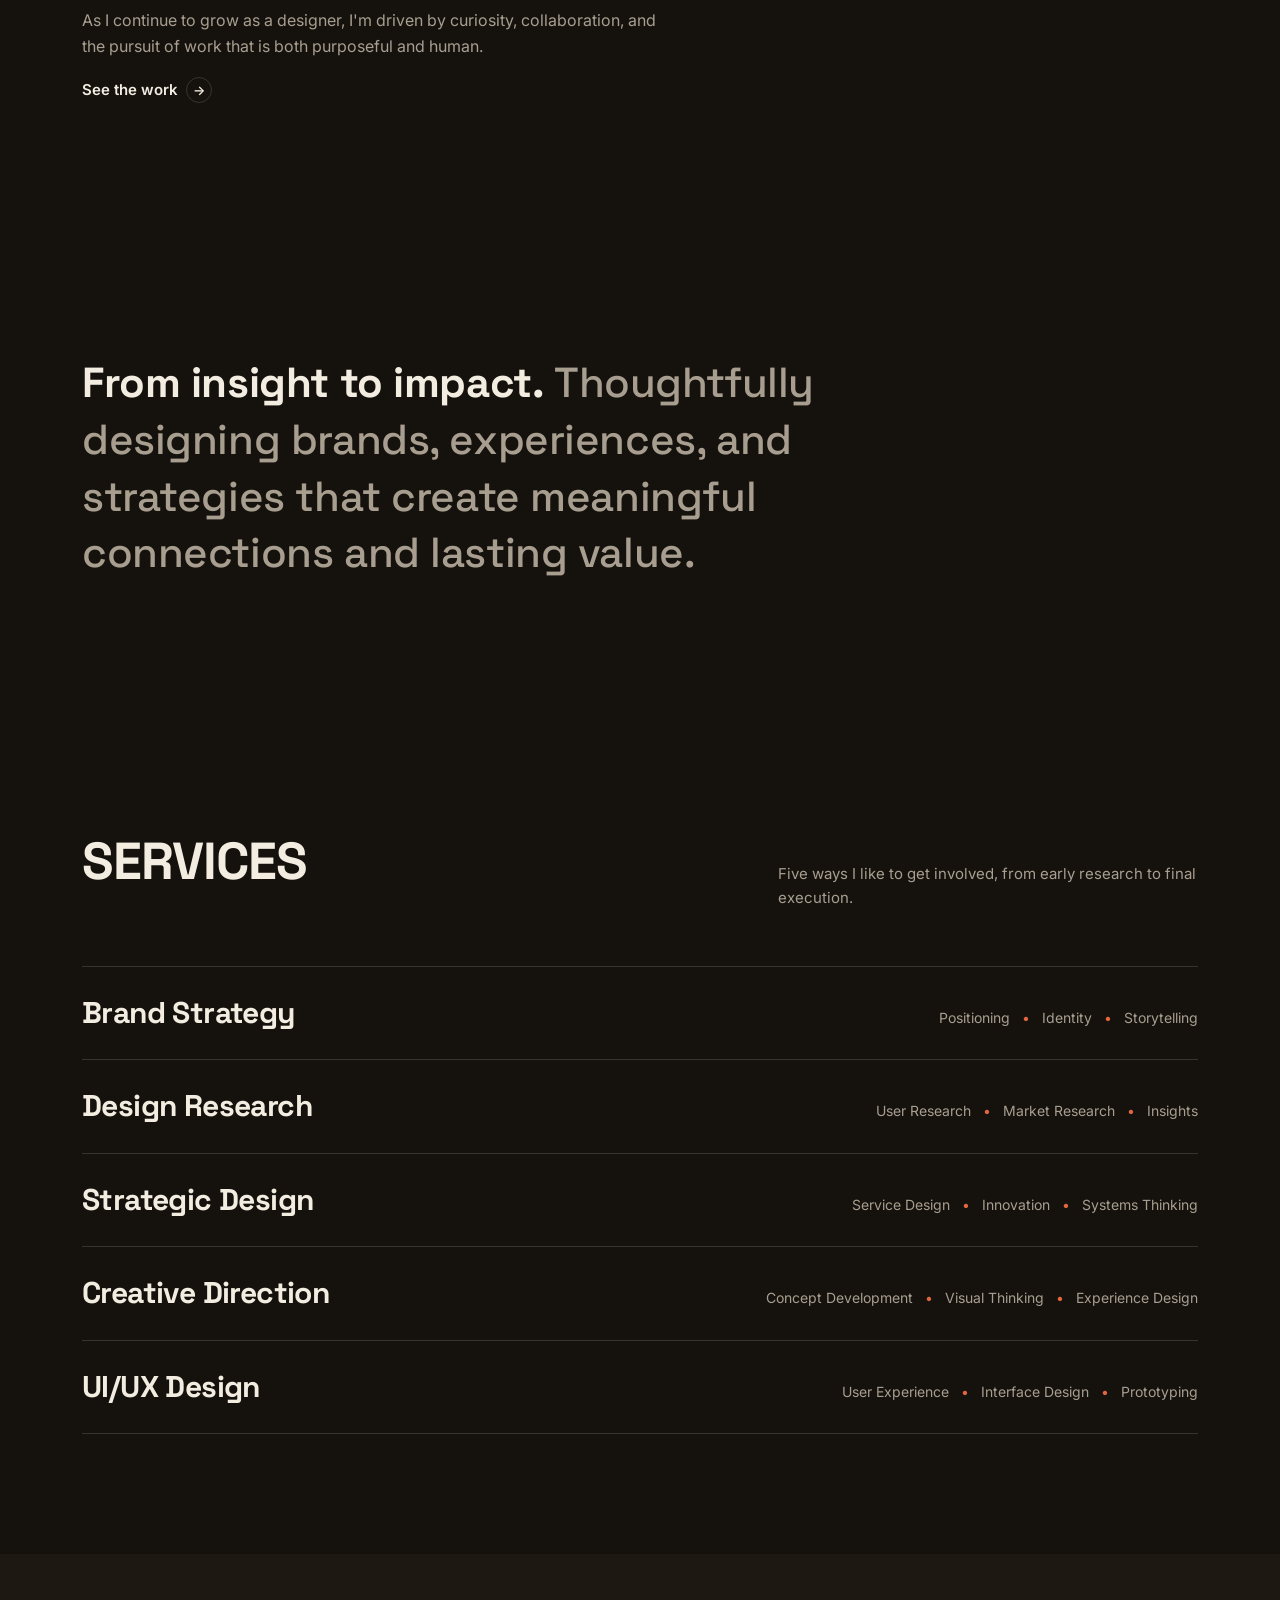
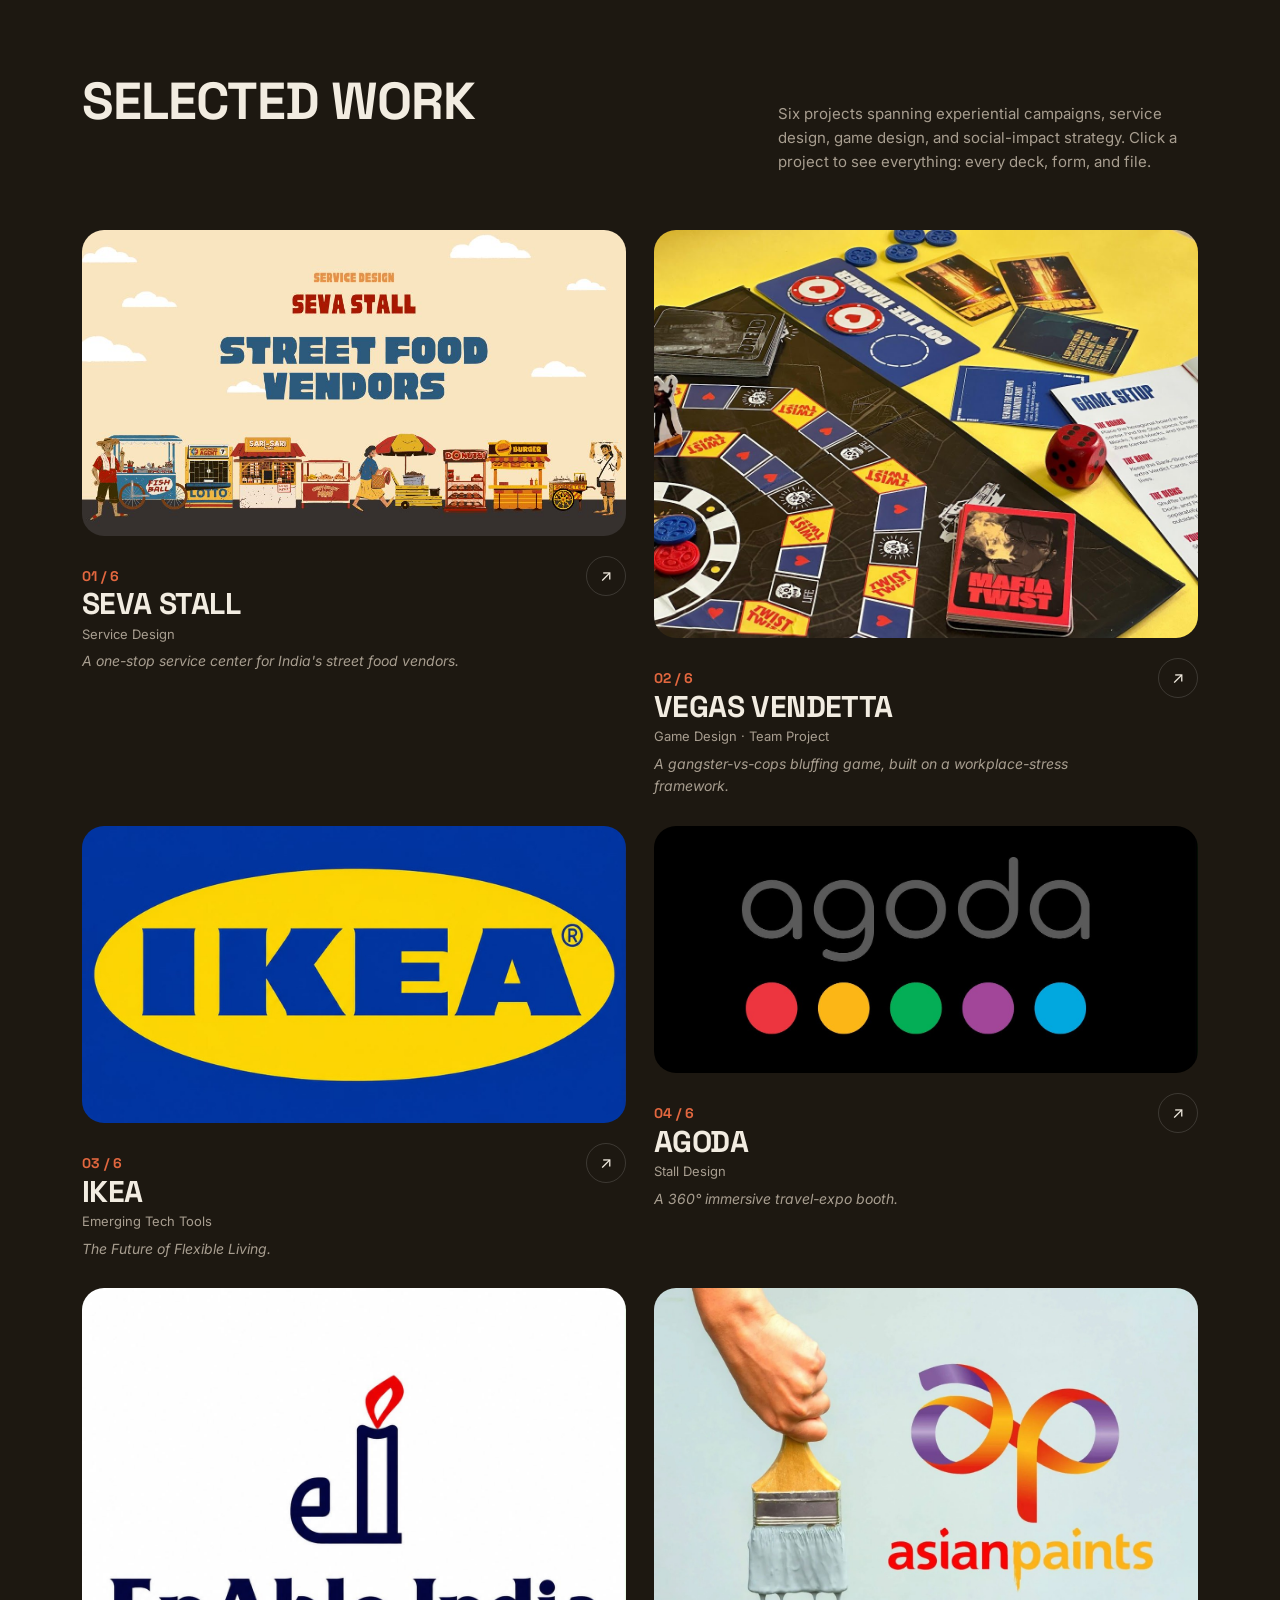
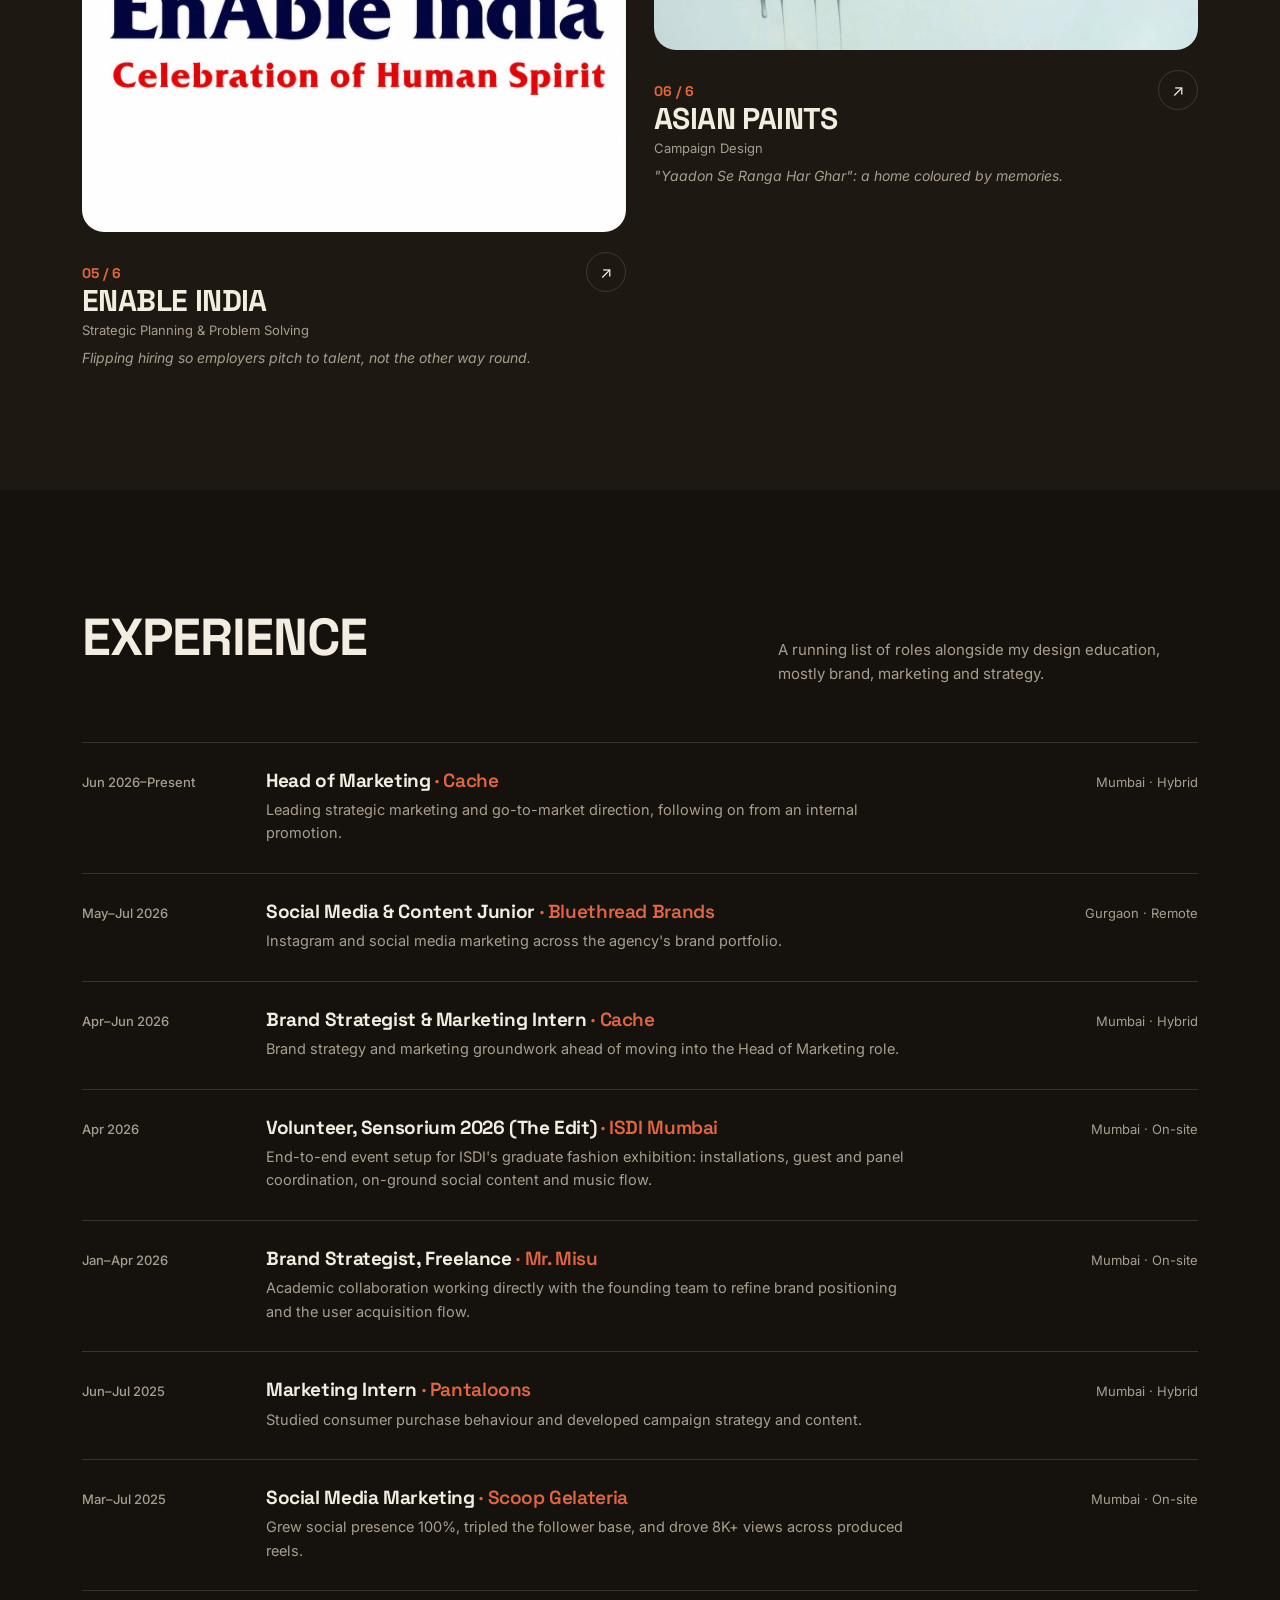
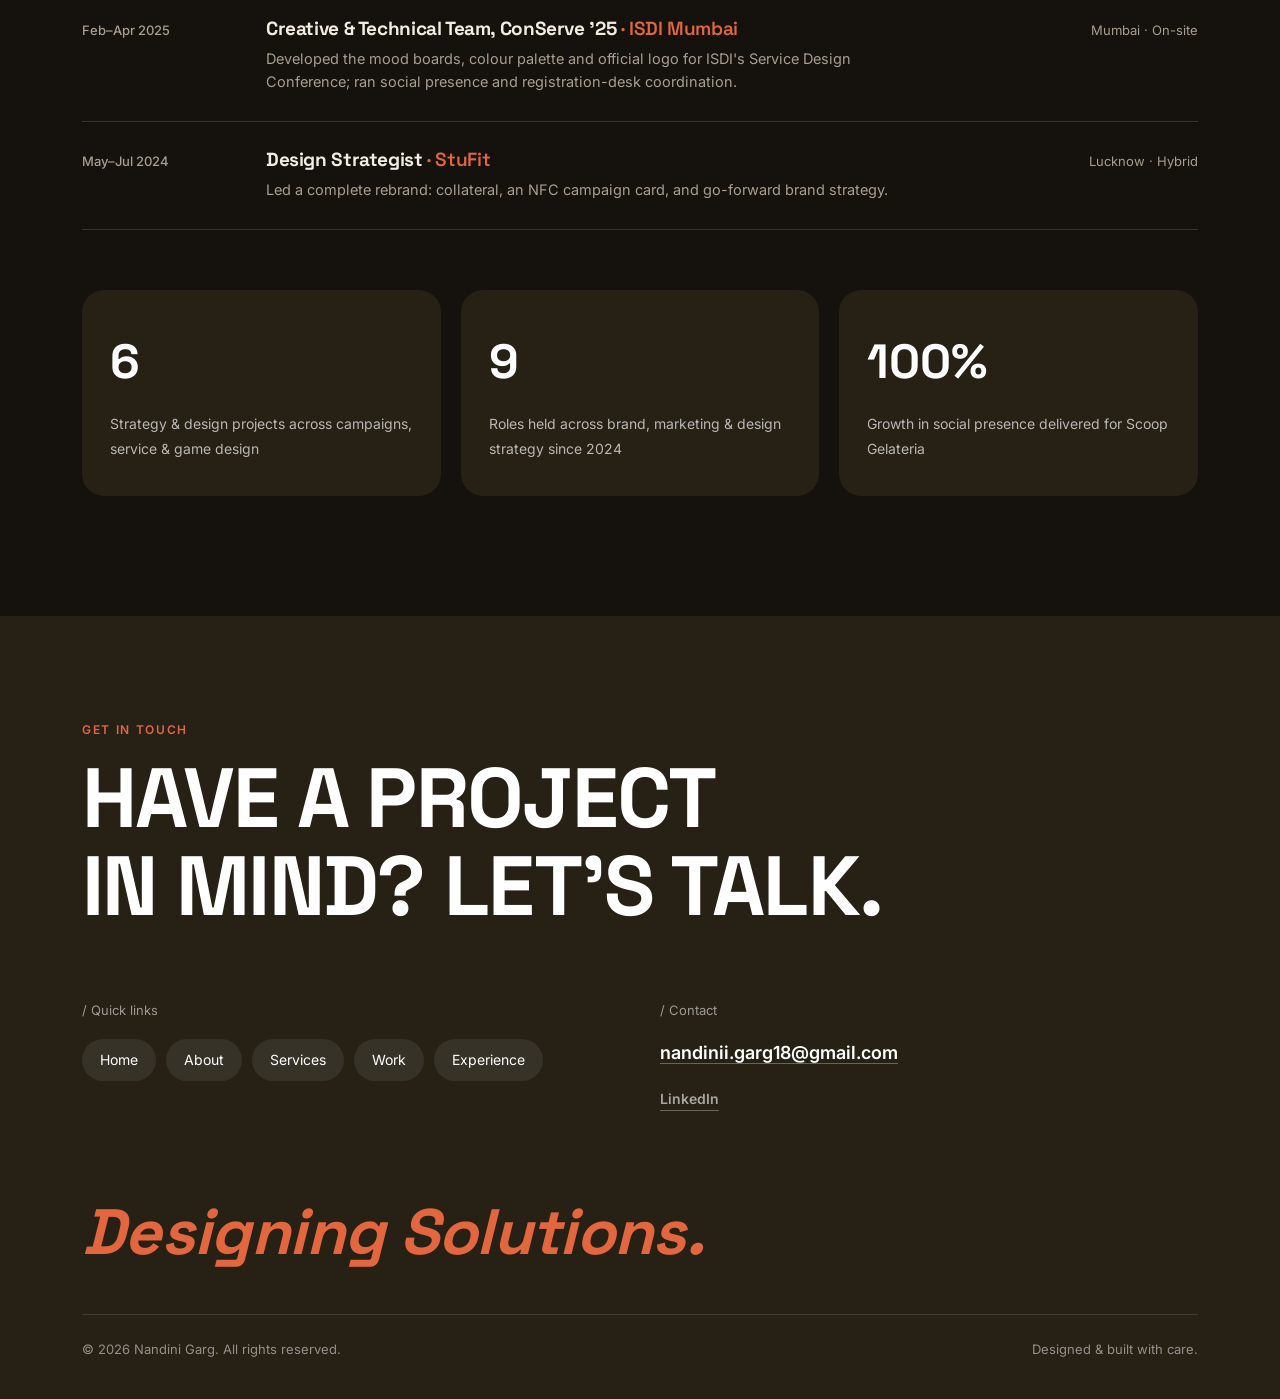
==== commit ea1d6368: "Add 'Designing Solutions.' closing statement to footer in styled italic display type Co-Authored-By:" ====
--- a/index.html
+++ b/index.html
@@ -264,6 +264,7 @@
       </div>
     </div>
 
+    <p class="footer-closing reveal">Designing Solutions.</p>
 
     <div class="copyline">
       <span>&copy; <span id="year"></span> Nandini Garg. All rights reserved.</span>
--- a/css/style.css
+++ b/css/style.css
@@ -684,6 +684,18 @@
   white-space: nowrap;
   letter-spacing: -0.02em;
   user-select: none;
+}
+
+.footer-closing {
+  position: relative;
+  z-index: 2;
+  margin: 70px 0 0;
+  font-family: var(--font-display);
+  font-weight: 700;
+  font-style: italic;
+  font-size: clamp(32px, 5vw, 64px);
+  letter-spacing: -0.01em;
+  color: var(--rust);
 }
 
 .copyline {
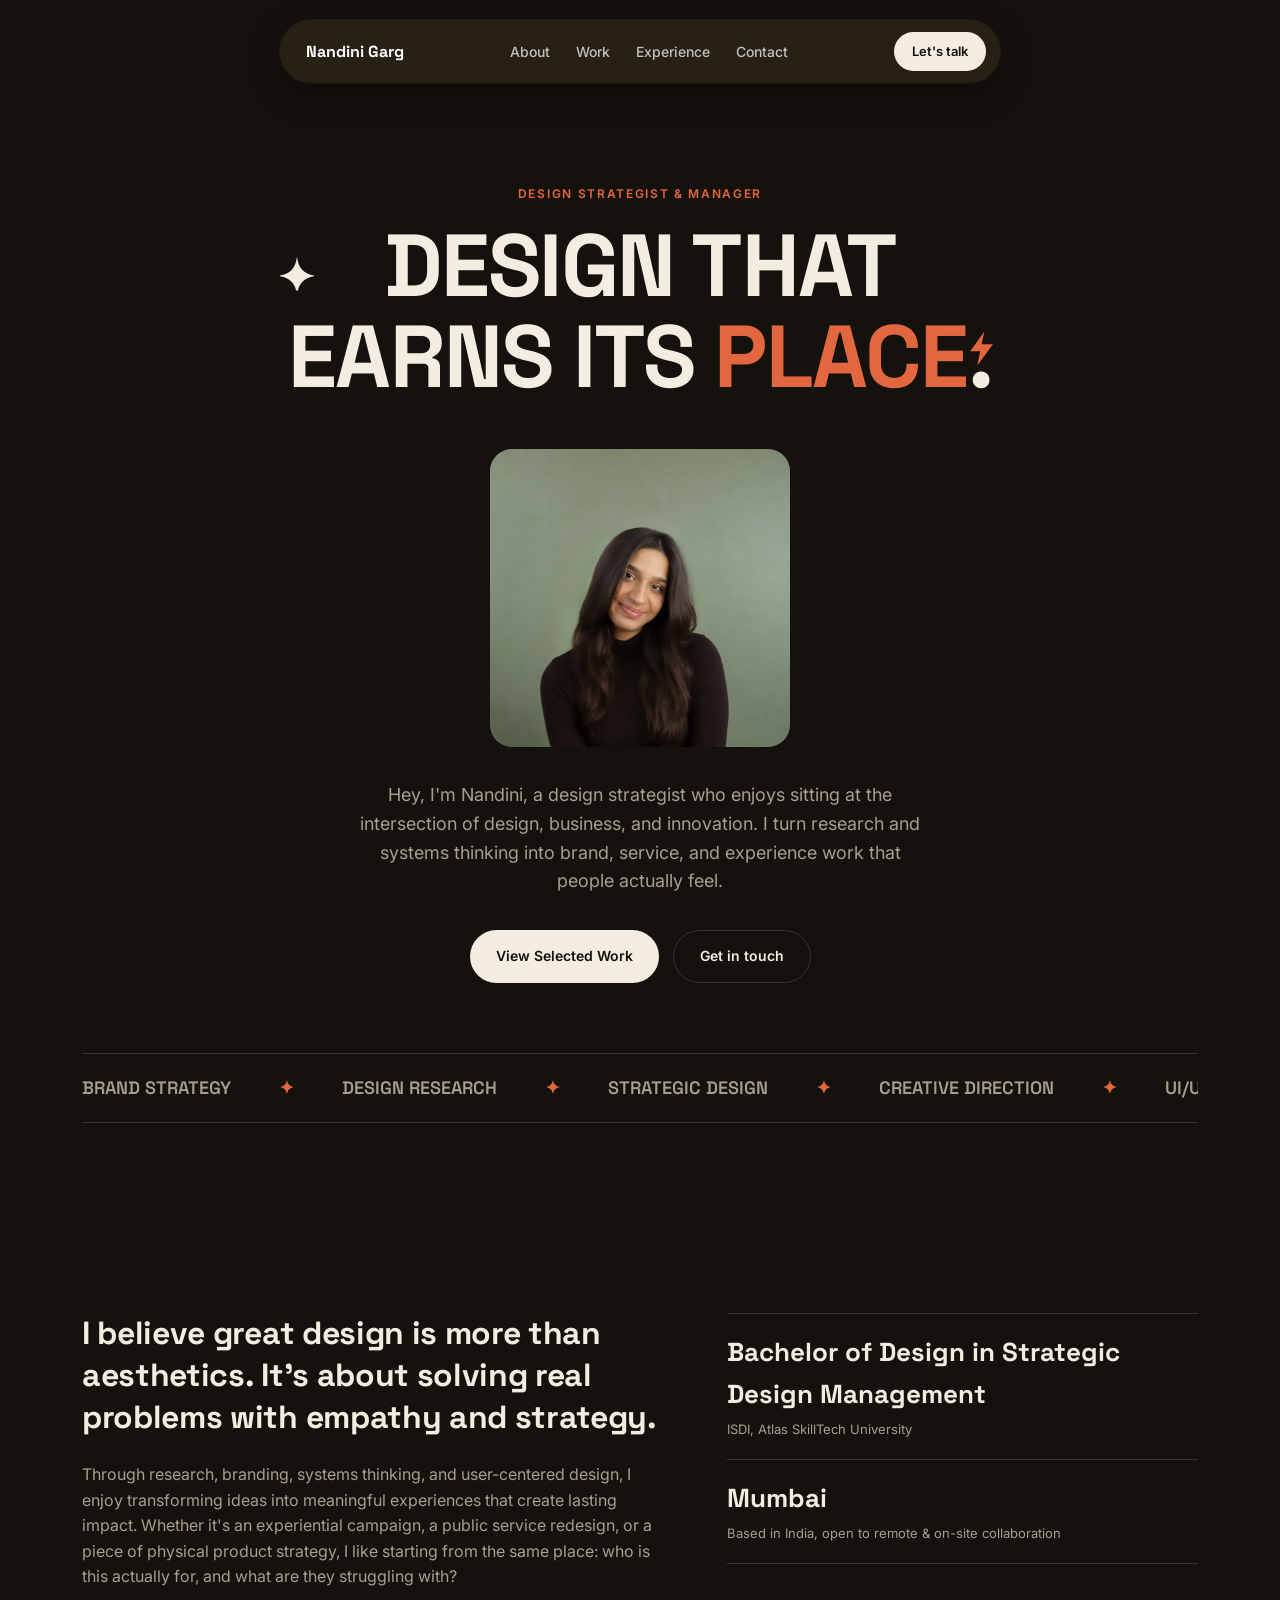
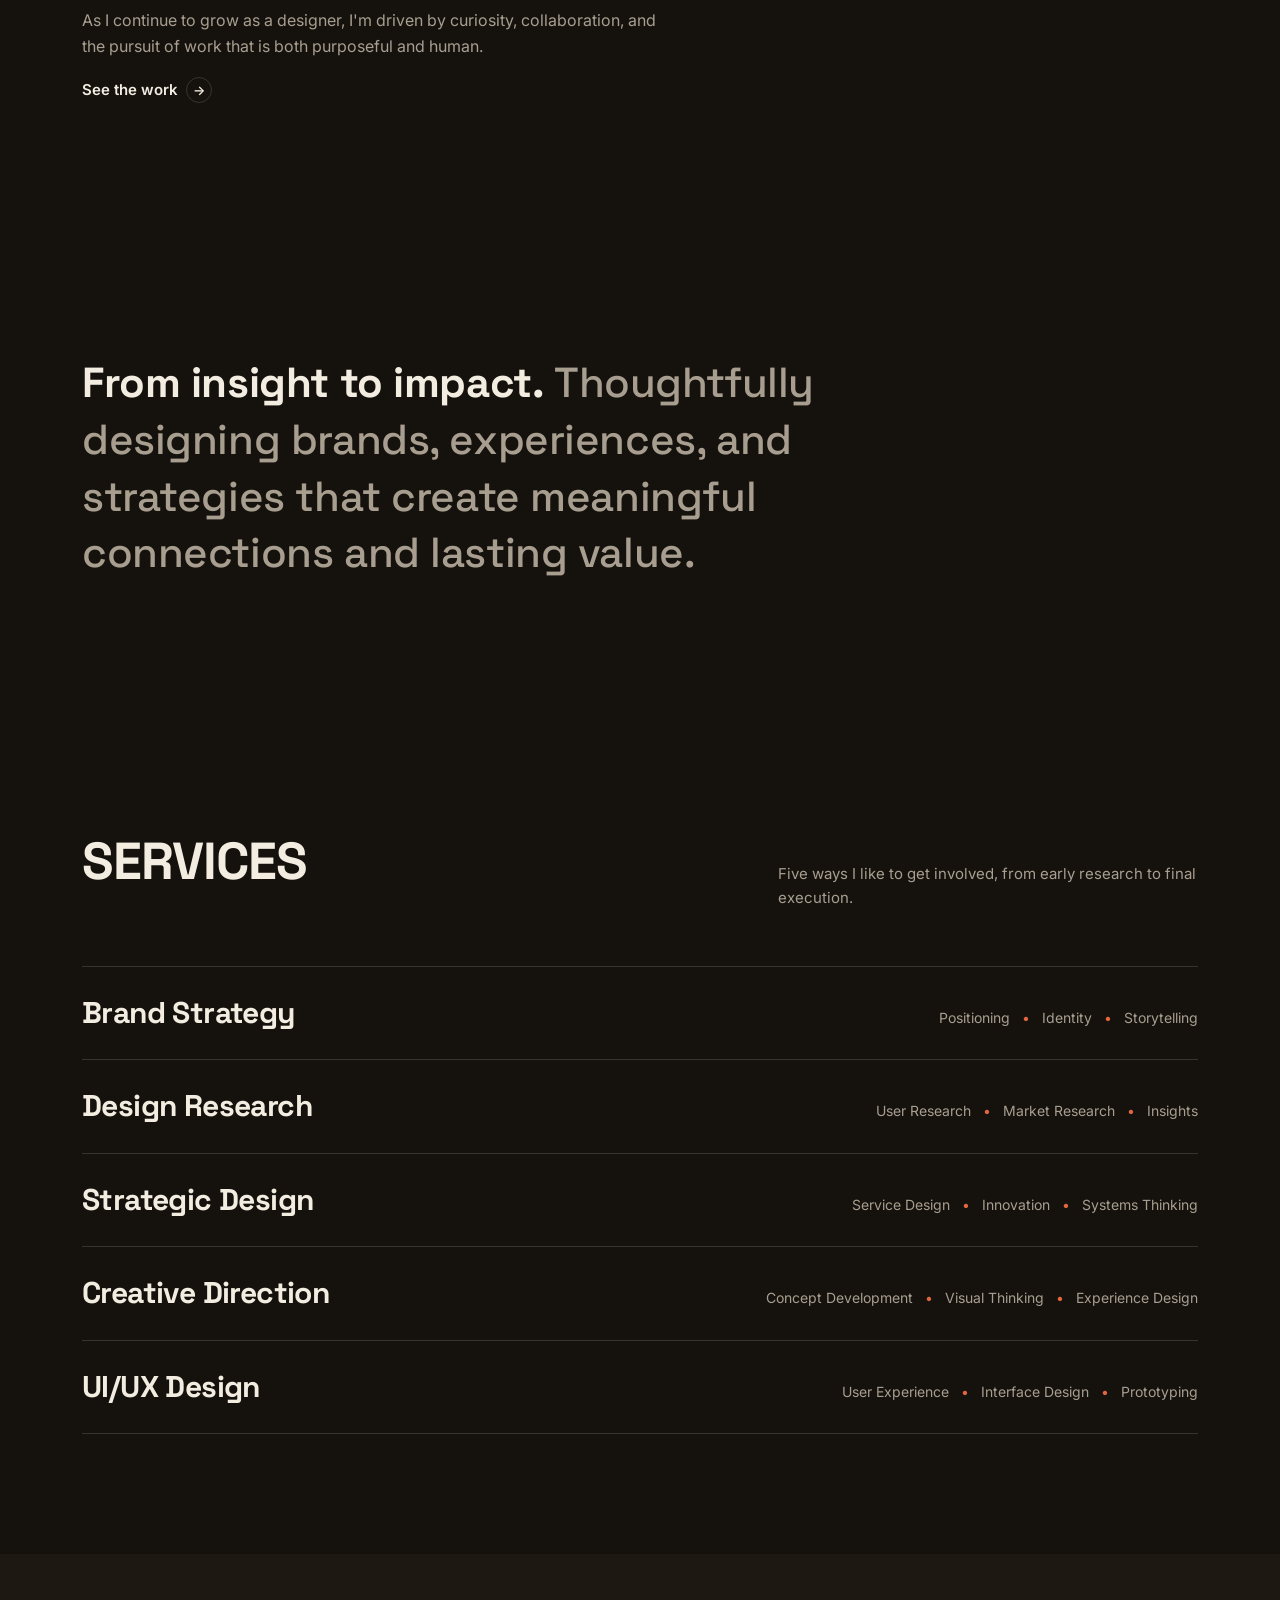
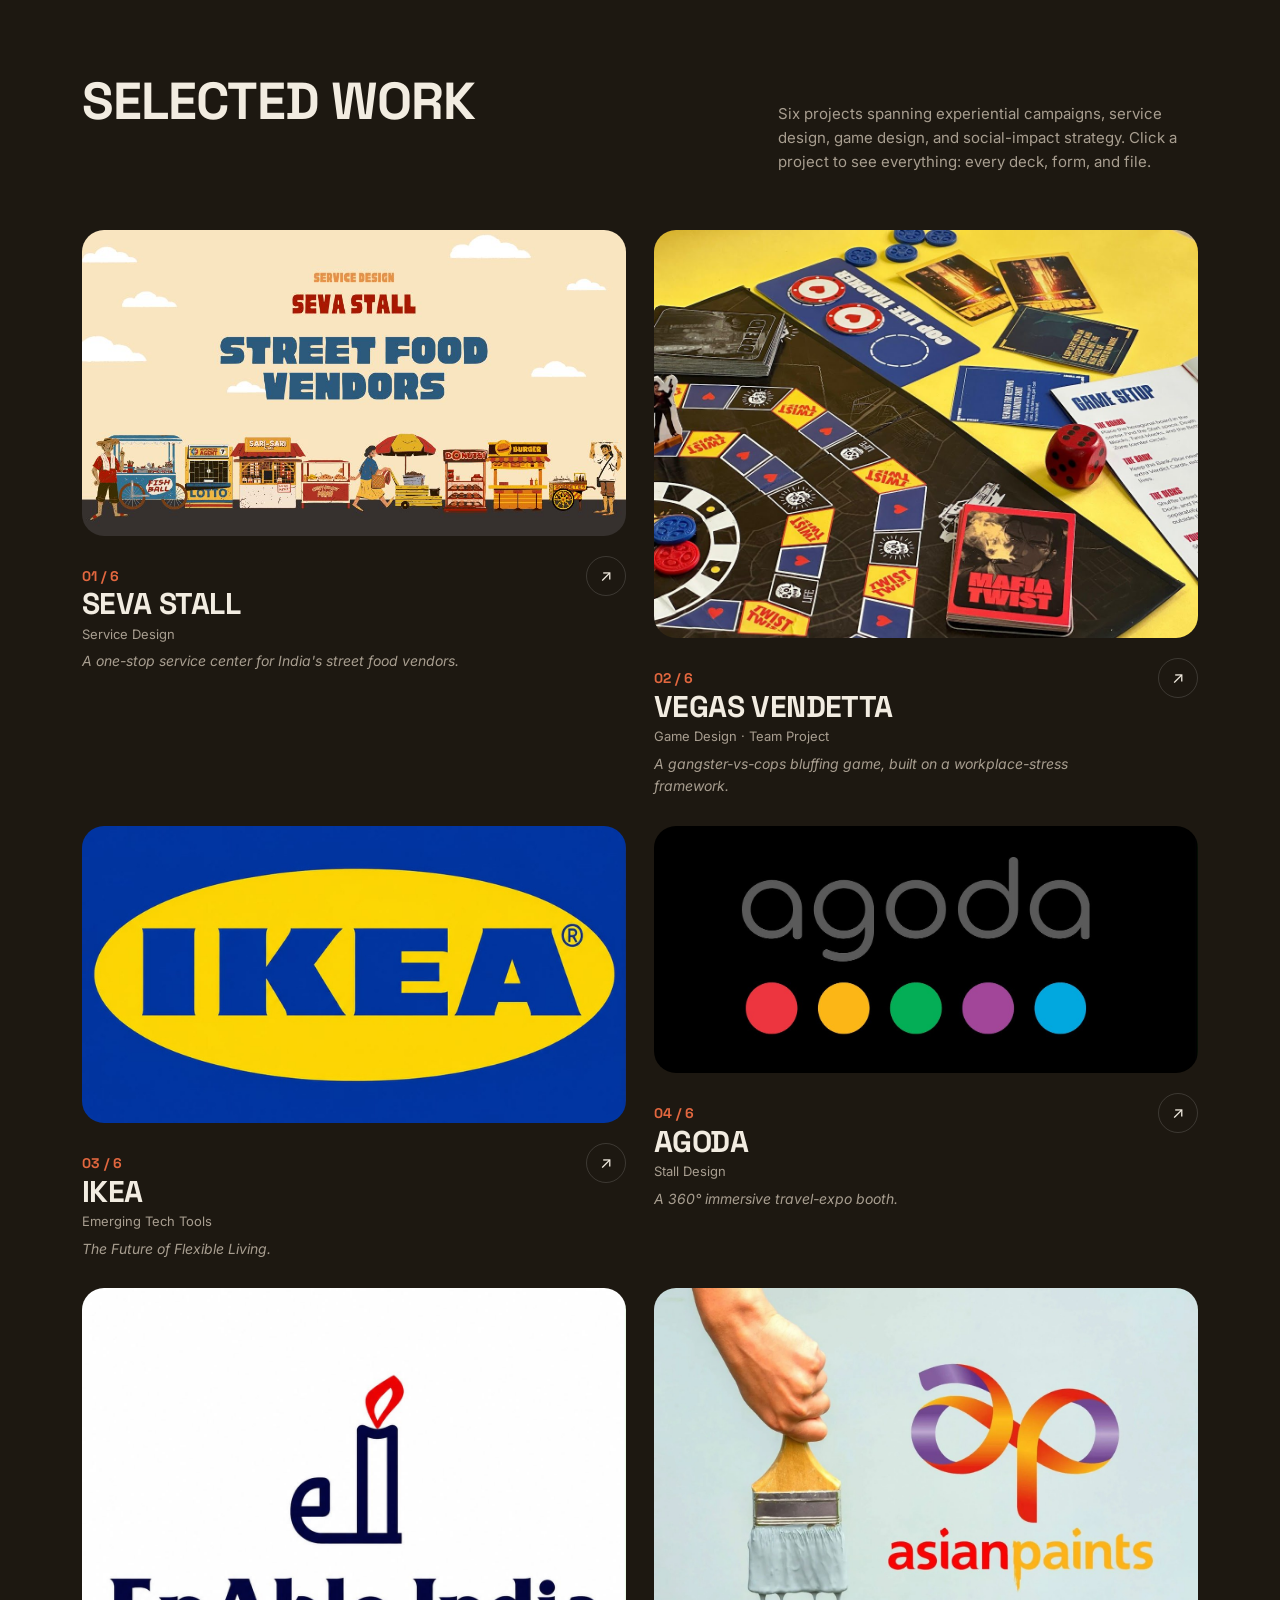
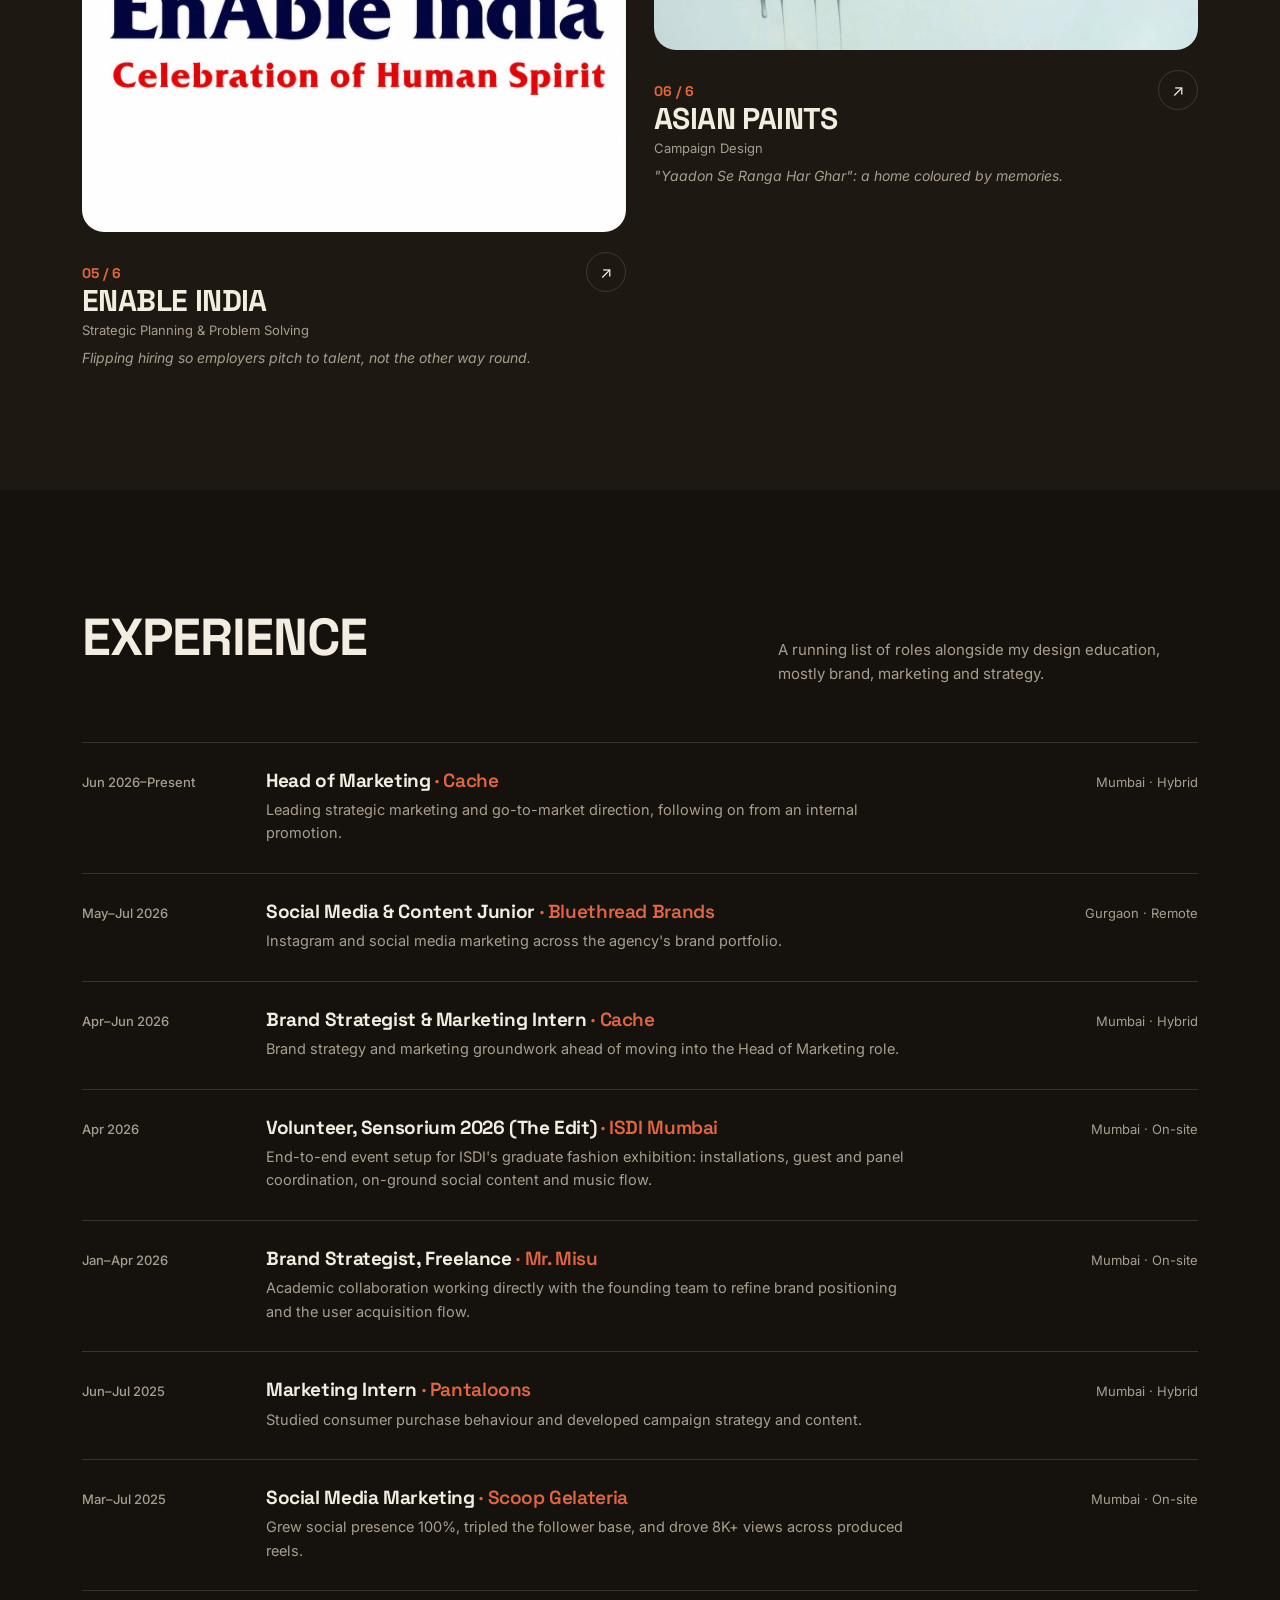
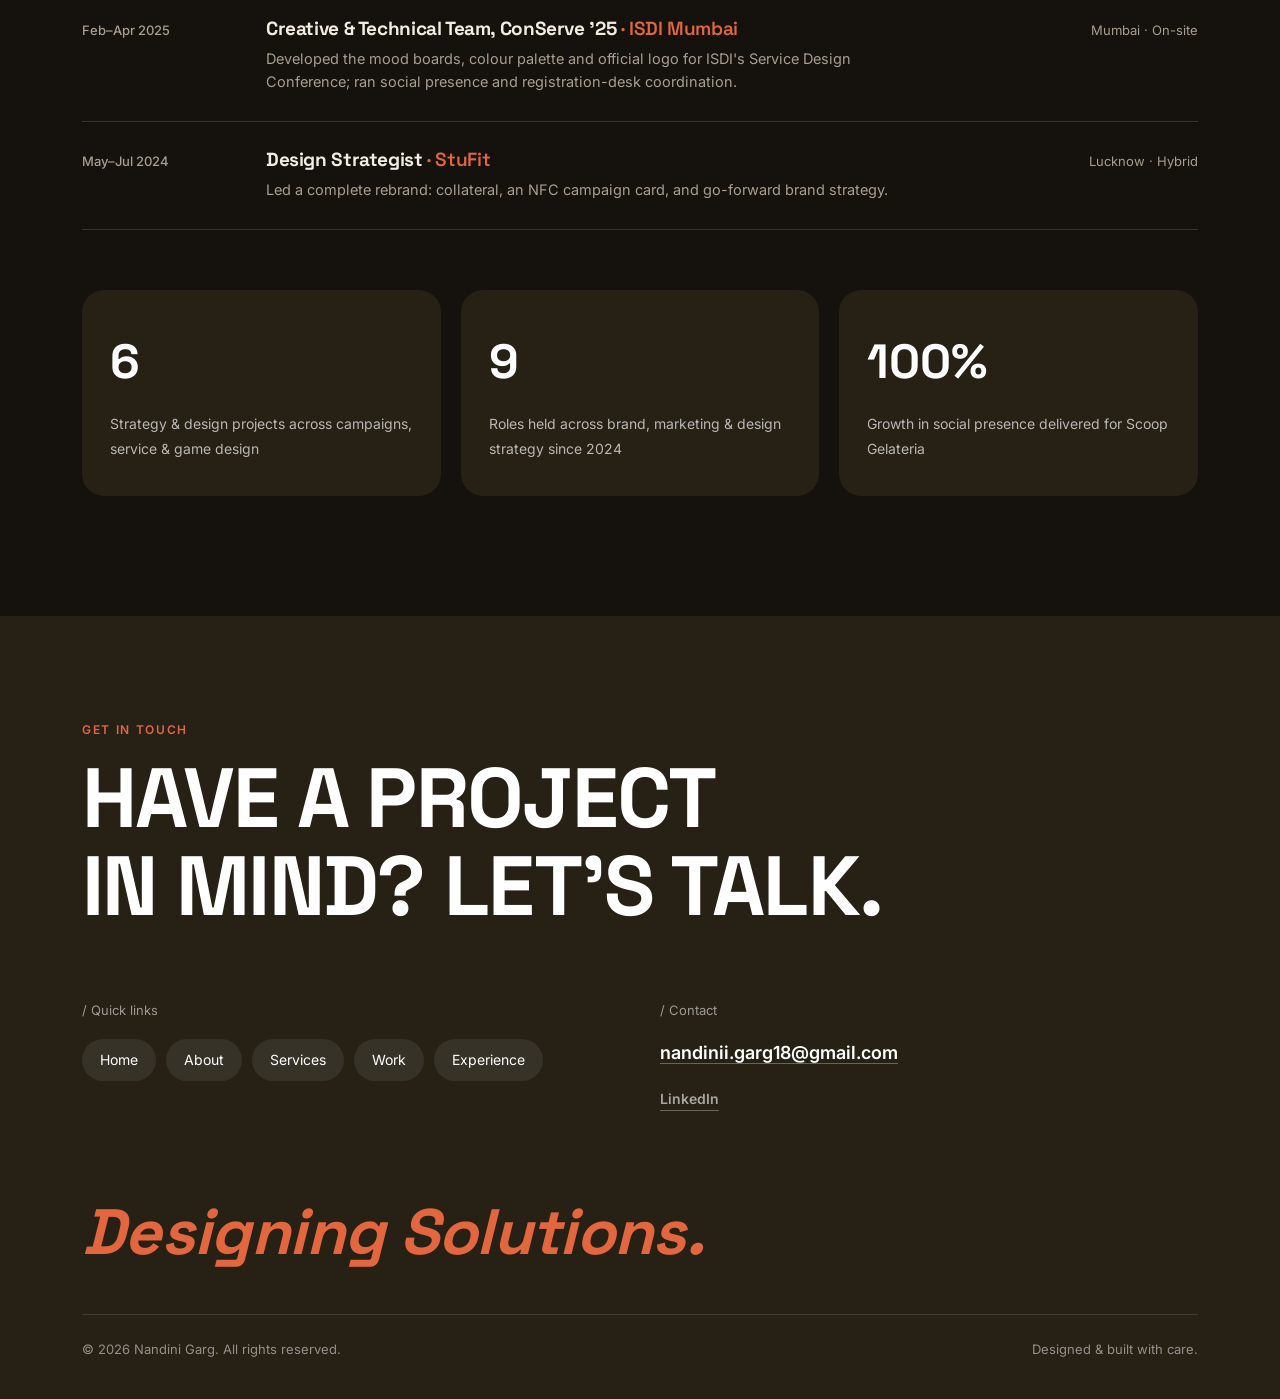
==== commit c1d858b6: "Spell out degree name: Bachelor of Design in Strategic Design Management Co-Authored-By: Claude Sonn" ====
--- a/index.html
+++ b/index.html
@@ -73,7 +73,7 @@
         </div>
         <div class="about-side reveal">
           <div class="fact">
-            <b>B.Des Strategic Design Management</b>
+            <b>Bachelor of Design in Strategic Design Management</b>
             <span>ISDI, Atlas SkillTech University</span>
           </div>
           <div class="fact">
